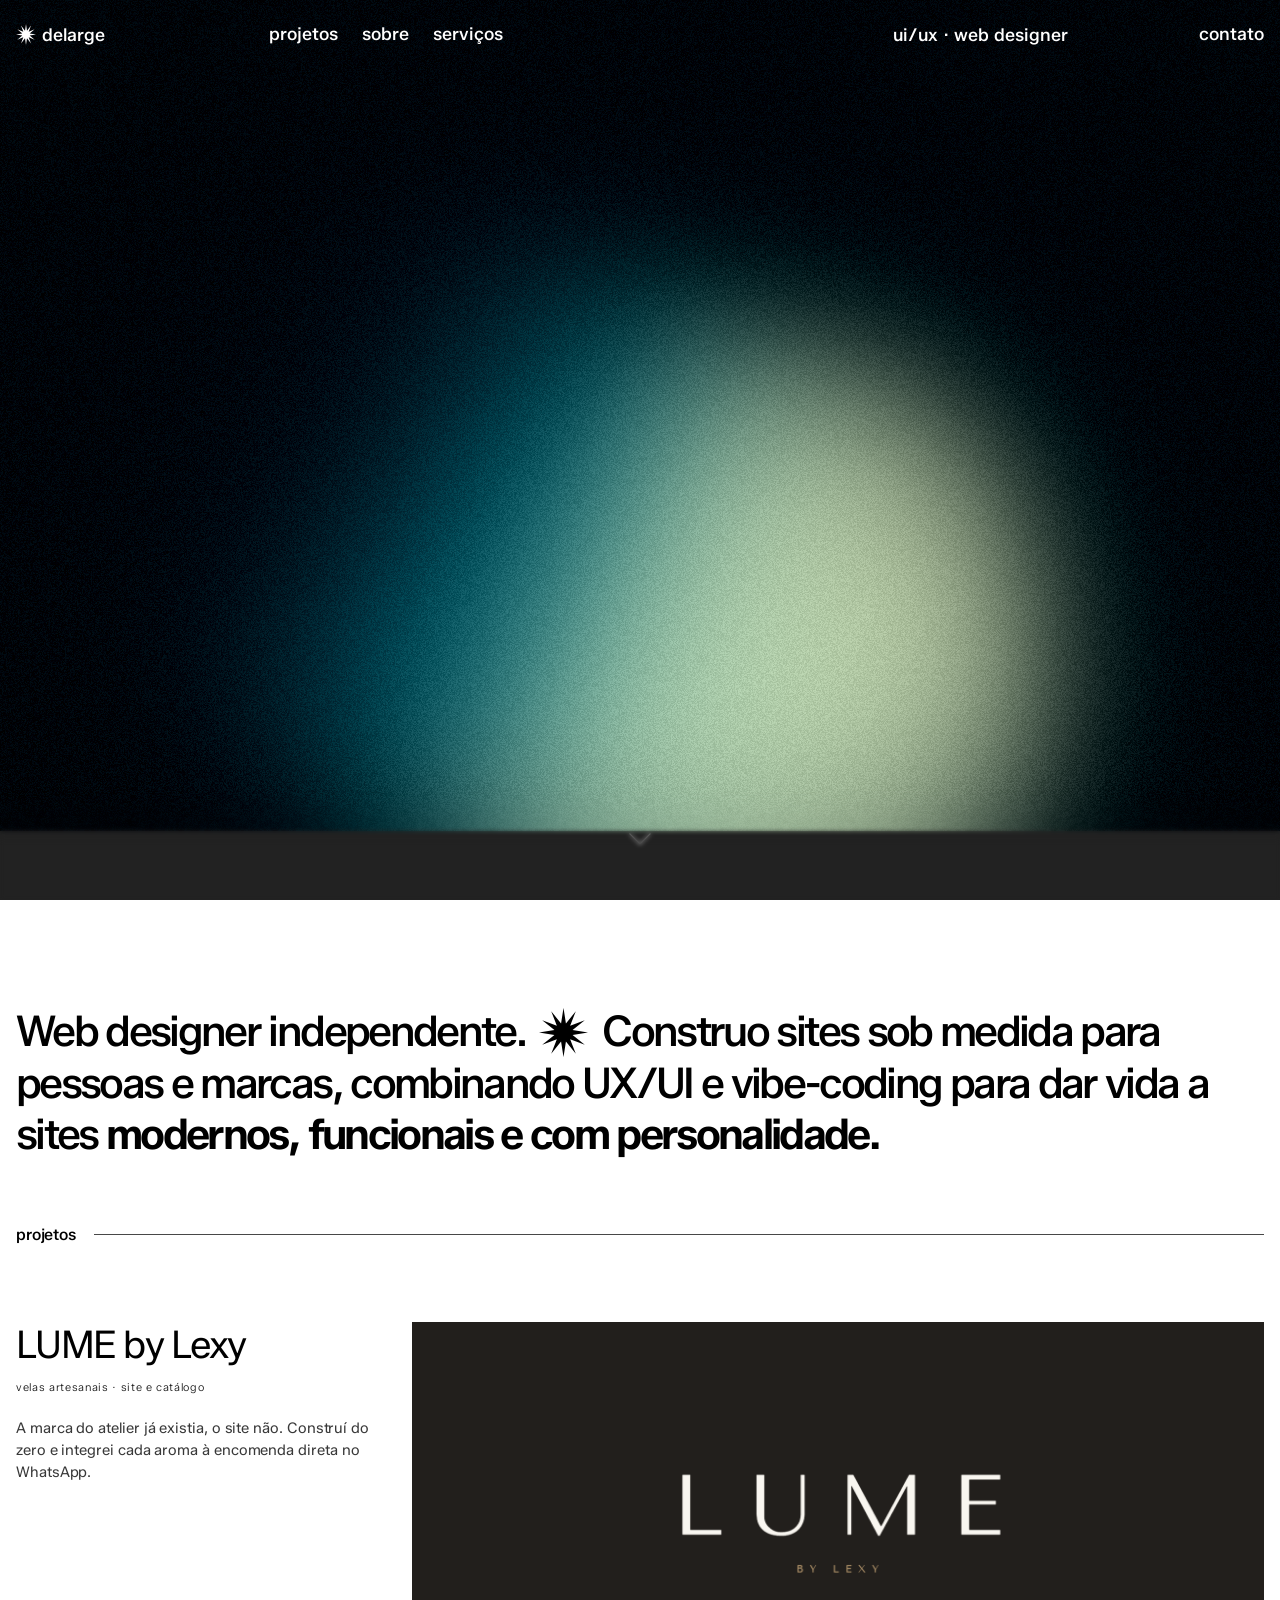
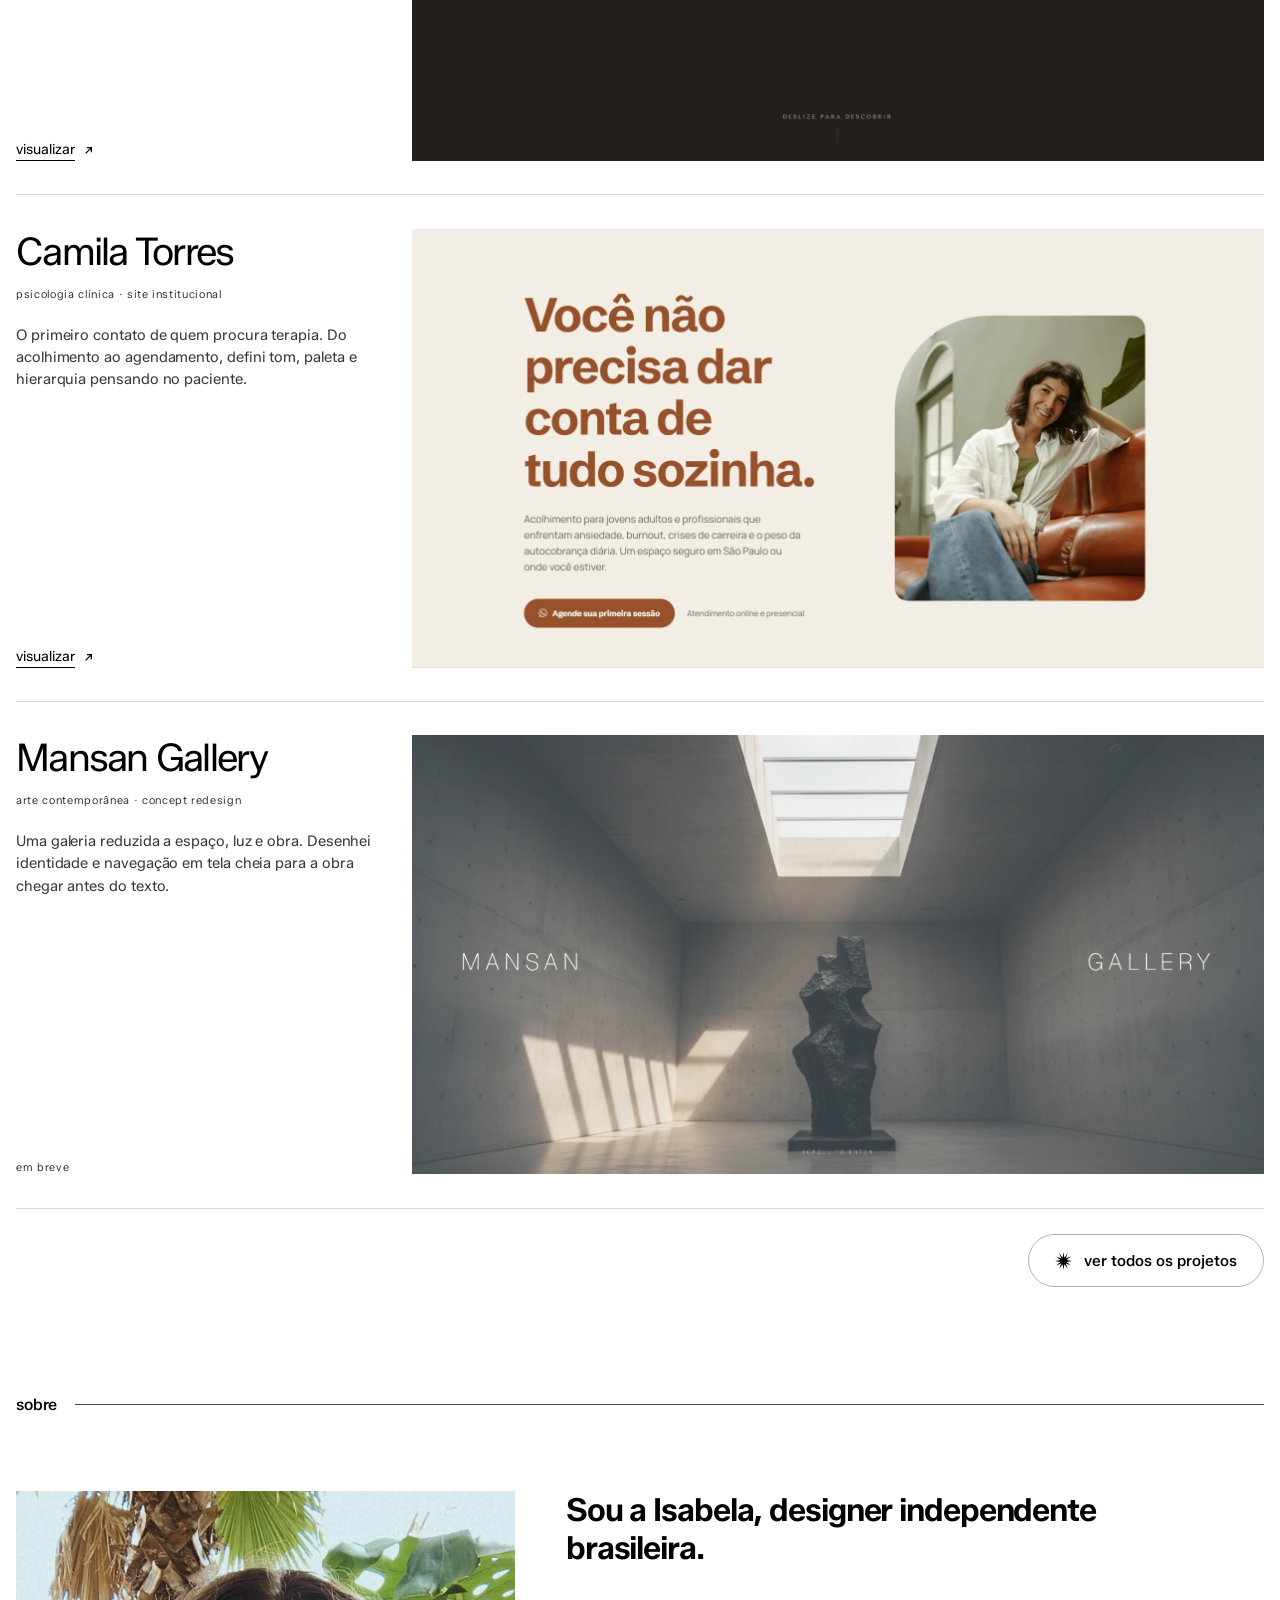
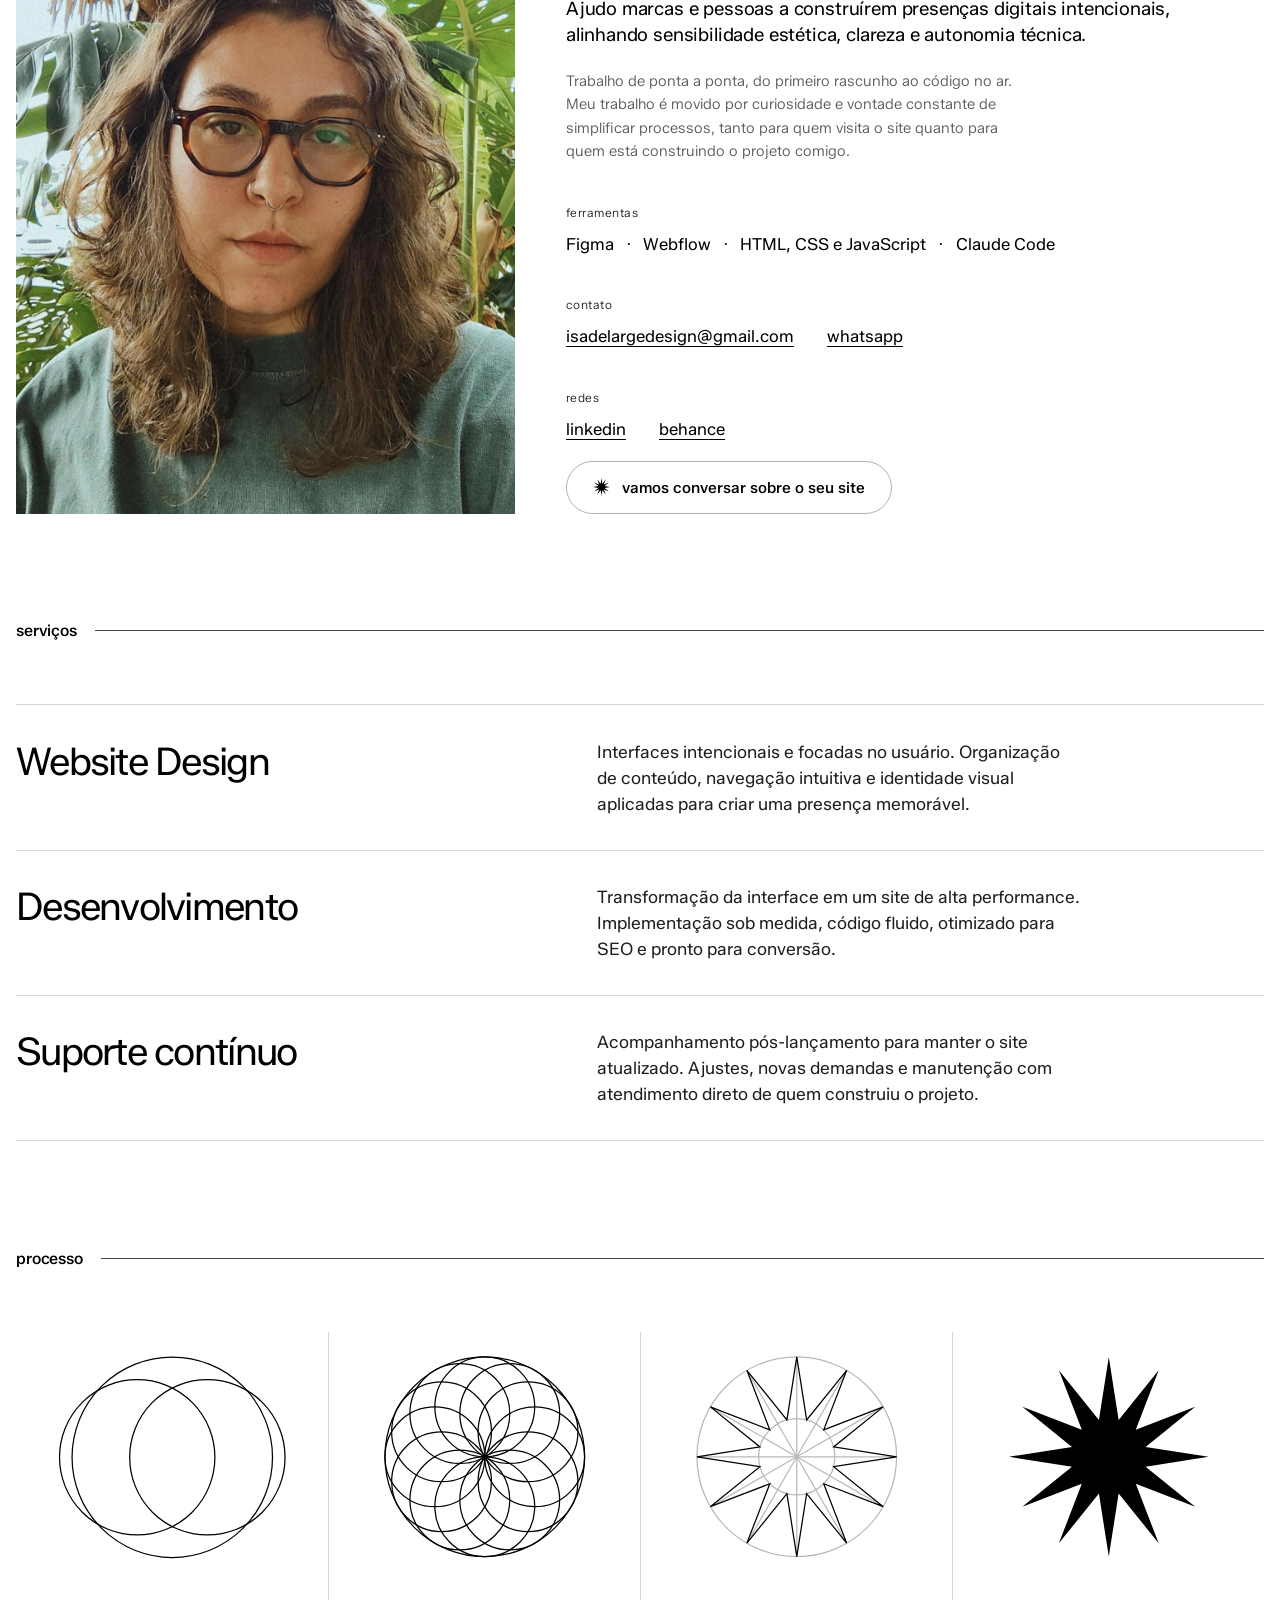
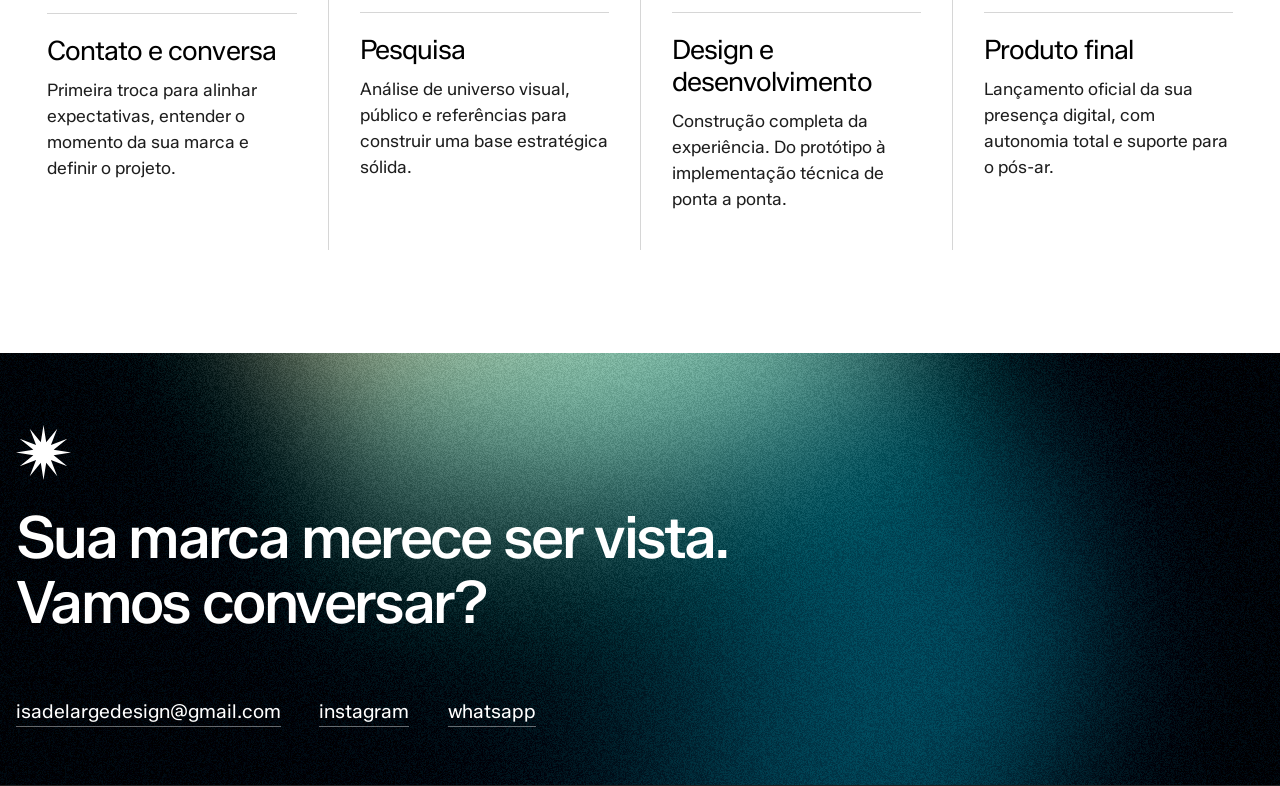
==== index.html @ 6636a7fa "Portfolio delarge: site estatico completo Landing page e indice de projetos, sem build e sem depende" ====
<!doctype html>
<html lang="pt-BR">
<head>
<meta charset="utf-8">
<meta name="viewport" content="width=device-width, initial-scale=1">
<title>delarge · ui/ux · web designer</title>
<meta name="description" content="Web designer independente. Construo sites sob medida para pessoas e marcas, combinando UX/UI e vibe-coding.">
<link rel="icon" href="assets/favicon.svg" type="image/svg+xml">
<link rel="apple-touch-icon" href="assets/apple-touch-icon.png">
<link rel="preconnect" href="https://fonts.googleapis.com">
<link rel="preconnect" href="https://fonts.gstatic.com" crossorigin>
<link rel="stylesheet" href="https://fonts.googleapis.com/css2?family=Geist:wght@100&family=Zalando+Sans:wght@300;400;500;600&display=swap">
<link rel="stylesheet" href="css/style.css">
</head>
<body>

<!-- Fundo escuro da intro. A navbar nao vive dentro dele: ela e sticky no
     body, entao atravessa as secoes sem duplicar. -->
<div class="backdrop" id="topo">
  <canvas id="shader-intro" class="backdrop__shader" data-shader aria-hidden="true"></canvas>
  <!-- Figma 1:35 — indicador de scroll -->
  <div class="scroll-cue" aria-hidden="true">
    <svg class="scroll-cue__seta" viewBox="0 0 24 14" fill="none"
         stroke="currentColor" stroke-width="1.25" stroke-linecap="square">
      <path d="M1 1 12 12 23 1"/>
    </svg>
  </div>
</div>

<div class="intro-espaco"></div>

<!-- NAVBAR unica — Figma 1:5 (intro) -> 1:9 (montada) -> 1:17 (sobre o claro).
     O mix-blend-mode fica no <nav>, e nao nos filhos: position sticky cria
     contexto de empilhamento, e blend em filho mescla so dentro dele, contra
     nada. Por isso o painel do menu mora fora desta tag. -->
<nav class="navbar" id="nav" aria-label="Principal">
  <!-- A faixa da barra e uma janela para o mesmo campo do shader da intro: um
       canvas de 100svh colado no topo da viewport, recortado pela altura da
       barra. Nao da para reaproveitar o canvas da intro, que fica embaixo da
       folha branca, nem para usar uma faixa curta: o shader normaliza o campo
       por min(largura, altura), e num canvas baixo e largo o mesmo campo
       apareceria em outra escala. Os dois nascem no mesmo forEach, com a
       mesma receita e a mesma semente, entao desenham o mesmo quadro. -->
  <div class="navbar__fundo" aria-hidden="true">
    <canvas id="shader-nav" class="navbar__shader" data-shader data-shader-recorte></canvas>
  </div>
  <span class="brand__slot" aria-hidden="true"><span class="brand__star"></span></span>
  <a class="brand" href="#manifesto"><span class="brand__name mask"><span>delarge</span></span></a>
  <ul class="navbar__links">
    <li><a href="#projetos"><span class="mask"><span>projetos</span></span></a></li>
    <li><a href="#sobre"><span class="mask"><span>sobre</span></span></a></li>
    <li><a href="#servicos"><span class="mask"><span>serviços</span></span></a></li>
  </ul>
  <p class="navbar__tagline mask"><span>ui/ux · web designer</span></p>
  <button class="navbar__contact" id="contato-toggle" type="button"
          aria-controls="contato-menu" aria-expanded="false"><span class="mask"><span>contato</span></span></button>
  <button class="nav-toggle" id="nav-toggle" type="button"
          aria-controls="menu" aria-expanded="false" aria-label="Abrir menu">
    <span></span><span></span>
  </button>
</nav>

<div class="intro-espaco"></div>

<!-- Dois paineis, o mesmo componente. Moram fora do <nav> pelo mesmo motivo:
     no caminho sem scroll timeline a barra ainda usa mix-blend-mode, e um
     filho dela sairia invertido. O estado visual vem do proprio aria-hidden,
     e nao de uma classe no <html>, senao os dois abririam juntos. -->

<!-- Contato: abre pelo "contato" da barra, em qualquer largura. -->
<div class="painel" id="contato-menu" aria-hidden="true">
  <div class="painel__lamina">
    <canvas class="painel__shader" data-shader data-shader-pausa="#contato-menu" aria-hidden="true"></canvas>

    <button class="painel__fechar" type="button" aria-label="Fechar contato">
      <svg viewBox="0 0 16 16" width="16" height="16" fill="none"
           stroke="currentColor" stroke-width="1.5" aria-hidden="true">
        <path d="M3.5 3.5l9 9M12.5 3.5l-9 9"/>
      </svg>
    </button>

    <div class="painel__corpo">
      <span class="painel__estrela" aria-hidden="true"></span>
      <p class="painel__frase">Me conte mais sobre a sua ideia.</p>

      <div class="painel__bloco">
        <h2 class="painel__rotulo">contato</h2>
        <ul class="painel__lista">
          <li><a href="https://wa.me/5543936182694?text=Ol%C3%A1%2C%20Isabela%21%20Vim%20pelo%20site%20e%20tenho%20interesse%20em%20construir%20um%20projeto%20com%20voc%C3%AA." target="_blank" rel="noopener noreferrer">whatsapp</a></li>
          <li><a href="mailto:isadelargedesign@gmail.com">isadelargedesign@gmail.com</a></li>
        </ul>
      </div>

      <div class="painel__bloco">
        <h2 class="painel__rotulo">redes</h2>
        <ul class="painel__lista">
          <li><a href="https://www.instagram.com/delarge.studio/" target="_blank" rel="noopener noreferrer">instagram</a></li>
          <li><a href="https://www.linkedin.com/in/isabela-fernandes-40247a234/" target="_blank" rel="noopener noreferrer">linkedin</a></li>
          <li><a href="https://www.behance.net/isabelaalves52" target="_blank" rel="noopener noreferrer">behance</a></li>
        </ul>
      </div>
    </div>

    <p class="painel__assinatura">ui/ux · web designer</p>
  </div>
</div>

<!-- Navegacao: so no mobile, onde os links nao cabem na barra. No desktop eles
     ficam la, e repetir aqui seria informacao a toa. -->
<div class="painel" id="menu" aria-hidden="true">
  <div class="painel__lamina">
    <canvas class="painel__shader" data-shader data-shader-pausa="#menu" aria-hidden="true"></canvas>

    <div class="painel__corpo">
      <span class="painel__estrela" aria-hidden="true"></span>

      <nav aria-label="Seções">
        <ul class="painel__links">
          <li><a href="#projetos">projetos</a></li>
          <li><a href="#sobre">sobre</a></li>
          <li><a href="#servicos">serviços</a></li>
          <li><a href="#processo">processo</a></li>
        </ul>
      </nav>
    </div>

    <p class="painel__assinatura">ui/ux · web designer</p>
  </div>
</div>

<!-- CONTEUDO CLARO -->
<main class="page">

  <!-- SECAO 1 — Manifesto — Figma 1:25, 1:20, 1:26 -->
  <section class="manifesto shell" id="manifesto">
    <h1 class="manifesto__text leitura" data-node-id="1:25">
      Web designer <span class="manifesto__keep">independente. <span class="manifesto__star" aria-hidden="true"></span></span> Construo
      sites sob medida para pessoas e marcas, combinando UX/UI e vibe-coding para dar vida a sites
      <strong>modernos, funcionais e com personalidade.</strong>
    </h1>
  </section>

  <!-- SECAO 2 — Projetos — Figma 1:27 … 1:73 -->
  <div class="rule shell" id="projetos" data-node-id="1:27">
    <span class="rule__label">projetos</span>
    <img class="rule__line" src="assets/svg/line-1.svg" alt="" width="1331" height="1">
  </div>

  <section class="projects shell" aria-label="Projetos">

    <!-- TODO trocar o href e a capa do Mansan quando ele subir -->
    <article class="project" data-node-id="1:29">
      <a class="project__link" href="https://lumebylexy.vercel.app/" target="_blank" rel="noopener noreferrer">
        <div class="project__info">
          <h3 class="project__name">LUME by Lexy</h3>
          <p class="project__kind">velas artesanais · site e catálogo</p>
          <p class="project__desc">A marca do atelier já existia, o site não. Construí do zero e integrei cada aroma à encomenda direta no WhatsApp.</p>
          <span class="project__abrir">
            <span class="project__abrir-texto">visualizar</span>
            <svg class="project__abrir-seta" viewBox="0 0 16 16" width="13" height="13" fill="none"
                 stroke="currentColor" stroke-width="1.6" aria-hidden="true">
              <path d="M4.5 11.5 11.5 4.5M6 4.5h5.5V10"/>
            </svg>
          </span>
        </div>

        <div class="project__media">
          <img class="project__shot" src="assets/img/lumebylexy.webp" alt="Capa do projeto LUME by Lexy" width="1746" height="900" loading="lazy" decoding="async">
        </div>
      </a>
    </article>

    <article class="project" data-node-id="1:38">
      <a class="project__link" href="https://camila-torres-psicologa.vercel.app/" target="_blank" rel="noopener noreferrer">
        <div class="project__info">
          <h3 class="project__name">Camila Torres</h3>
          <p class="project__kind">psicologia clínica · site institucional</p>
          <p class="project__desc">O primeiro contato de quem procura terapia. Do acolhimento ao agendamento, defini tom, paleta e hierarquia pensando no paciente.</p>
          <span class="project__abrir">
            <span class="project__abrir-texto">visualizar</span>
            <svg class="project__abrir-seta" viewBox="0 0 16 16" width="13" height="13" fill="none"
                 stroke="currentColor" stroke-width="1.6" aria-hidden="true">
              <path d="M4.5 11.5 11.5 4.5M6 4.5h5.5V10"/>
            </svg>
          </span>
        </div>

        <div class="project__media">
          <img class="project__shot" src="assets/img/camillatorres.webp" alt="Capa do projeto Camila Torres" width="1736" height="882" loading="lazy" decoding="async">
        </div>
      </a>
    </article>

    <article class="project" data-node-id="1:47">
      <div class="project__link project__link--breve">
        <div class="project__info">
          <h3 class="project__name">Mansan Gallery</h3>
          <p class="project__kind">arte contemporânea · concept redesign</p>
          <p class="project__desc">Uma galeria reduzida a espaço, luz e obra. Desenhei identidade e navegação em tela cheia para a obra chegar antes do texto.</p>
          <span class="project__breve">em breve</span>
        </div>

        <div class="project__media">
          <img class="project__shot" src="assets/img/mansangallery.webp" alt="Capa do projeto Mansan Gallery" width="1863" height="989" loading="lazy" decoding="async">
        </div>
      </div>
    </article>

    <a class="cta projects__todos" href="projetos.html">
      <span class="cta__estrela" aria-hidden="true"></span>
      <span>ver todos os projetos</span>
    </a>
  </section>

  <!-- SECAO 3 — Sobre -->
  <div class="rule shell" id="sobre">
    <span class="rule__label">sobre</span>
    <img class="rule__line" src="assets/svg/line-1.svg" alt="" width="1331" height="1">
  </div>

  <section class="sobre shell" aria-label="Sobre">
    <div class="sobre__retrato">
      <!-- Troque o arquivo mantendo o nome retrato.jpg e nada mais precisa mudar -->
      <img class="sobre__foto" src="assets/img/retrato.jpg"
           alt="Retrato de Isabela" width="1206" height="1744"
           loading="lazy" decoding="async">
    </div>

    <div class="sobre__texto">
      <!-- Os tres paragrafos sao uma unidade de leitura so: as letras sao
           numeradas em sequencia continua, entao o texto acende do titulo ate
           o fim do apoio como uma frase unica, igual ao manifesto. -->
      <div class="sobre__prosa leitura">
        <p class="sobre__resumo">Sou a Isabela, designer independente brasileira.</p>

        <p class="sobre__paragrafo">Ajudo marcas e pessoas a construírem presenças digitais intencionais, alinhando sensibilidade estética, clareza e autonomia técnica.</p>

        <p class="sobre__paragrafo sobre__paragrafo--apoio">Trabalho de ponta a ponta, do primeiro rascunho ao código no ar. Meu trabalho é movido por curiosidade e vontade constante de simplificar processos, tanto para quem visita o site quanto para quem está construindo o projeto comigo.</p>
      </div>

      <div class="sobre__bloco">
        <h3 class="sobre__rotulo">ferramentas</h3>
        <ul class="sobre__lista sobre__lista--pontos">
          <li>Figma</li>
          <li>Webflow</li>
          <li>HTML, CSS e JavaScript</li>
          <li>Claude Code</li>
        </ul>
      </div>

      <div class="sobre__bloco">
        <h3 class="sobre__rotulo">contato</h3>
        <ul class="sobre__lista">
          <li><a href="mailto:isadelargedesign@gmail.com">isadelargedesign@gmail.com</a></li>
          <li><a href="https://wa.me/5543936182694?text=Ol%C3%A1%2C%20Isabela%21%20Vim%20pelo%20site%20e%20tenho%20interesse%20em%20construir%20um%20projeto%20com%20voc%C3%AA." target="_blank" rel="noopener noreferrer">whatsapp</a></li>
        </ul>
      </div>

      <div class="sobre__bloco">
        <h3 class="sobre__rotulo">redes</h3>
        <ul class="sobre__lista">
          <li><a href="https://www.linkedin.com/in/isabela-fernandes-40247a234/" target="_blank" rel="noopener noreferrer">linkedin</a></li>
          <li><a href="https://www.behance.net/isabelaalves52" target="_blank" rel="noopener noreferrer">behance</a></li>
        </ul>
      </div>

      <a class="cta" href="#contato">
        <span class="cta__estrela" aria-hidden="true"></span>
        <span>vamos conversar sobre o seu site</span>
      </a>
    </div>
  </section>

  <!-- SECAO 4 — Servicos -->
  <div class="rule shell" id="servicos">
    <span class="rule__label">serviços</span>
    <img class="rule__line" src="assets/svg/line-1.svg" alt="" width="1331" height="1">
  </div>

  <section class="servicos shell" aria-label="Serviços">
    <article class="servico">
      <h2 class="servico__titulo">Website Design</h2>
      <p class="servico__desc">Interfaces intencionais e focadas no usuário. Organização de conteúdo, navegação intuitiva e identidade visual aplicadas para criar uma presença memorável.</p>
    </article>

    <article class="servico">
      <h2 class="servico__titulo">Desenvolvimento</h2>
      <p class="servico__desc">Transformação da interface em um site de alta performance. Implementação sob medida, código fluido, otimizado para SEO e pronto para conversão.</p>
    </article>

    <article class="servico">
      <h2 class="servico__titulo">Suporte contínuo</h2>
      <p class="servico__desc">Acompanhamento pós-lançamento para manter o site atualizado. Ajustes, novas demandas e manutenção com atendimento direto de quem construiu o projeto.</p>
    </article>
  </section>

  <!-- SECAO 5 — Processo -->
  <div class="rule shell" id="processo">
    <span class="rule__label">processo</span>
    <img class="rule__line" src="assets/svg/line-1.svg" alt="" width="1331" height="1">
  </div>

  <section class="processo shell" aria-label="Processo">
    <ol class="processo__lista">
      <li class="etapa">
        <span class="etapa__figura"><svg class="etapa__desenho" viewBox="0 0 200 200" fill="none" stroke="currentColor" stroke-width="1" aria-hidden="true"><circle cx="72" cy="100" r="62"/><circle cx="128" cy="100" r="62"/><circle cx="100" cy="100" r="80"/></svg></span>
        <h3 class="etapa__titulo">Contato e conversa</h3>
        <p class="etapa__desc">Primeira troca para alinhar expectativas, entender o momento da sua marca e definir o projeto.</p>
      </li>
      <li class="etapa">
        <span class="etapa__figura"><svg class="etapa__desenho" viewBox="0 0 200 200" fill="none" stroke="currentColor" stroke-width="1" aria-hidden="true"><circle cx="100" cy="60" r="40"/><circle cx="120" cy="65.36" r="40"/><circle cx="134.64" cy="80" r="40"/><circle cx="140" cy="100" r="40"/><circle cx="134.64" cy="120" r="40"/><circle cx="120" cy="134.64" r="40"/><circle cx="100" cy="140" r="40"/><circle cx="80" cy="134.64" r="40"/><circle cx="65.36" cy="120" r="40"/><circle cx="60" cy="100" r="40"/><circle cx="65.36" cy="80" r="40"/><circle cx="80" cy="65.36" r="40"/><circle cx="100" cy="100" r="80"/></svg></span>
        <h3 class="etapa__titulo">Pesquisa</h3>
        <p class="etapa__desc">Análise de universo visual, público e referências para construir uma base estratégica sólida.</p>
      </li>
      <li class="etapa">
        <span class="etapa__figura"><svg class="etapa__desenho" viewBox="0 0 200 200" fill="none" stroke="currentColor" stroke-width="1" aria-hidden="true"><g opacity=".28"><circle cx="100" cy="100" r="80"/><circle cx="100" cy="100" r="30.56"/><line x1="100" y1="100" x2="100" y2="20"/><line x1="100" y1="100" x2="140" y2="30.72"/><line x1="100" y1="100" x2="169.28" y2="60"/><line x1="100" y1="100" x2="180" y2="100"/><line x1="100" y1="100" x2="169.28" y2="140"/><line x1="100" y1="100" x2="140" y2="169.28"/><line x1="100" y1="100" x2="100" y2="180"/><line x1="100" y1="100" x2="60" y2="169.28"/><line x1="100" y1="100" x2="30.72" y2="140"/><line x1="100" y1="100" x2="20" y2="100"/><line x1="100" y1="100" x2="30.72" y2="60"/><line x1="100" y1="100" x2="60" y2="30.72"/></g><path d="M100 20L107.91 70.48L140 30.72L121.61 78.39L169.28 60L129.52 92.09L180 100L129.52 107.91L169.28 140L121.61 121.61L140 169.28L107.91 129.52L100 180L92.09 129.52L60 169.28L78.39 121.61L30.72 140L70.48 107.91L20 100L70.48 92.09L30.72 60L78.39 78.39L60 30.72L92.09 70.48Z"/></svg></span>
        <h3 class="etapa__titulo">Design e desenvolvimento</h3>
        <p class="etapa__desc">Construção completa da experiência. Do protótipo à implementação técnica de ponta a ponta.</p>
      </li>
      <li class="etapa">
        <span class="etapa__figura"><svg class="etapa__desenho" viewBox="0 0 200 200" fill="none" stroke="currentColor" stroke-width="1" aria-hidden="true"><path d="M100 20L107.91 70.48L140 30.72L121.61 78.39L169.28 60L129.52 92.09L180 100L129.52 107.91L169.28 140L121.61 121.61L140 169.28L107.91 129.52L100 180L92.09 129.52L60 169.28L78.39 121.61L30.72 140L70.48 107.91L20 100L70.48 92.09L30.72 60L78.39 78.39L60 30.72L92.09 70.48Z" fill="currentColor" stroke="none" class="etapa__estrela"/></svg></span>
        <h3 class="etapa__titulo">Produto final</h3>
        <p class="etapa__desc">Lançamento oficial da sua presença digital, com autonomia total e suporte para o pós-ar.</p>
      </li>
    </ol>
  </section>
</main>

<!-- RODAPE -->
<footer class="rodape" id="contato">
  <!-- mesmo shader da intro, segundo contexto de WebGL -->
  <canvas id="shader-rodape" class="rodape__shader" data-shader aria-hidden="true"></canvas>

  <div class="rodape__conteudo shell">
    <div class="rodape__topo">
      <div class="rodape__chamada-bloco">
        <span class="rodape__estrela" aria-hidden="true"></span>
        <p class="rodape__chamada">Sua marca merece ser vista.<br>Vamos conversar?</p>
      </div>

    </div>

    <ul class="rodape__contatos">
      <li><a href="mailto:isadelargedesign@gmail.com">isadelargedesign@gmail.com</a></li>
      <li><a href="https://www.instagram.com/delarge.studio/" target="_blank" rel="noopener noreferrer">instagram</a></li>
      <li><a href="https://wa.me/5543936182694?text=Ol%C3%A1%2C%20Isabela%21%20Vim%20pelo%20site%20e%20tenho%20interesse%20em%20construir%20um%20projeto%20com%20voc%C3%AA." target="_blank" rel="noopener noreferrer">whatsapp</a></li>
    </ul>
  </div>
</footer>

<!-- Desfoque progressivo na borda de baixo (ProgressiveBlur) -->
<div class="blur-borda blur-borda--base" aria-hidden="true"></div>

<script src="js/shader-fundo.js" defer></script>
<script src="js/main.js"></script>
</body>
</html>
---- css/style.css ----
/* =========================================================
   delarge — portfolio
   Traduzido do Figma "Portfolio" (node 1:4, frame 1440x7048)
   ========================================================= */

:root{
  /* cor */
  --dark:        #222222;
  --white:       #ffffff;
  --ink:         #111111;
  --black:       #000000;
  --tag:         #1e1e1e;
  --card-bg:     rgba(143,143,143,.38);
  --veil:        rgba(255,255,255,.2);

  /* tipografia */
  --font-sans:    "Zalando Sans", system-ui, -apple-system, "Segoe UI", sans-serif;
  --font-display: "Geist", var(--font-sans);

  /* O frame de 1440 do Figma vira so referencia de proporcao. O conteudo
     nao tem mais teto de largura: ocupa a tela inteira, com a margem
     pequena, em qualquer tamanho. */
  --frame:       1440px;
  --gutter:      16px;
  --gutter-cards: 10px;   /* projetos vao mais perto da borda */
  --vw:          100vw;   /* sobrescrito no JS sem a largura da barra de rolagem */
  --nav-h:       70px;    /* altura real da navbar, medida no JS */
  --nav-viagem:  calc(50svh - var(--nav-h) / 2);  /* do centro da intro ao topo */
  --shell-offset: 0px;   /* sem teto, o conteudo nunca fica centralizado */

  /* ritmo vertical */
  --space-block: clamp(56px, 8.3vw, 170px);
  --space-rule:  clamp(44px, 5vw, 92px);    /* respiro antes do filete de secao */
  --ease:        cubic-bezier(.16,1,.3,1);
  --ease-spread: cubic-bezier(.215,.61,.355,1);   /* curva medida na referencia */
}

*,
*::before,
*::after{ box-sizing: border-box; }

html{ scroll-behavior: smooth; }

body{
  margin: 0;
  background: var(--white);
  color: var(--black);
  font-family: var(--font-sans);
  font-variation-settings: "wdth" 100;
  -webkit-font-smoothing: antialiased;
  text-rendering: optimizeLegibility;
}

img{ display: block; max-width: 100%; }

ul{ margin: 0; padding: 0; list-style: none; }

a{ color: inherit; text-decoration: none; }

:focus-visible{
  outline: 1.5px solid currentColor;
  outline-offset: 4px;
}

.shell{
  width: 100%;
  padding-inline: var(--gutter);
}

/* ---------------------------------------------------------
   INTRO E NAVBAR
   Uma navbar so. Ela nasce no centro do bloco escuro, sobe junto
   com a pagina ate encostar no topo, prende ali e, quando o bloco
   escuro passa, so troca de cor. Nao existe segunda navbar.
   --------------------------------------------------------- */

/* Fundo da intro. Fica FIXO, como na raggededge: ele nao rola junto, e o
   conteudo branco desliza por cima dele. E dai que vem a transicao suave,
   sem nenhum degrade de emenda. Verificado la: o canvas do gradiente e
   position fixed e so e desligado depois de coberto.

   A cor solida continua sendo o fundo: se o WebGL nao subir, o canvas se
   remove e a intro fica como era. */
.backdrop{
  position: fixed;
  top: 0;
  left: 0;
  right: 0;
  height: 100svh;
  z-index: 0;
  background: var(--dark);
  overflow: clip;
}

/* coberto pelo conteudo: sai de cena e o shader para de desenhar, porque o
   IntersectionObserver dele deixa de ver o canvas */
.backdrop.esta-coberto{ display: none; }

/* a folha branca precisa ser opaca para cobrir o fundo fixo */
.page{
  position: relative;
  z-index: 1;
  background: var(--white);
}

/* gradiente animado em WebGL (shader do 21st.dev) */
.backdrop__shader{
  display: block;
  width: 100%;
  height: 100%;
}

/* metades vazias acima e abaixo da navbar: as duas mais a altura dela
   somam exatamente os 100svh do bloco escuro */
.intro-espaco{ height: var(--nav-viagem); }

.navbar{
  position: sticky;
  top: 0;
  z-index: 20;

  width: 100%;
  padding-inline: var(--gutter);
  padding-block: 23px;

  display: flex;
  align-items: center;
  font-size: clamp(15px, 1.39vw, 26px);
  font-weight: 500;
  line-height: 1.2;

  /* Sem fundo. A cor sai de mix-blend-mode: difference sobre branco puro,
     entao o texto se inverte pixel a pixel contra o que estiver embaixo:
     preto sobre a secao branca, claro sobre o bloco escuro, e negativo ao
     cruzar as capas dos projetos. Nao existe estado, e nao existe faixa.

     O blend precisa ficar aqui, no <nav>, e nao nos filhos: position sticky
     cria contexto de empilhamento, e blend em filho mescla so dentro desse
     grupo, contra nada. Foi o que quebrou a inversao quando tentei mover.
     Por isso o painel do menu mora fora desta tag.

     A inversao vale em toda a pagina, inclusive sobre o gradiente. Medi la
     um contraste de 1.67:1 no ponto claro do shader, abaixo do minimo de
     4.5:1, mas foi decisao sua manter. */
  color: var(--white);
  mix-blend-mode: difference;

  /* centro real da tela menos a posicao natural da marca */
  --estrela-x: calc(var(--vw) / 2 - 21px - var(--gutter));
}

/* A faixa da navbar. Sai de cena inteira quando nao ha scroll timeline: sem
   ela o canvas nao acompanharia a viagem da intro e a fatia sairia torta. */
.navbar__fundo{
  display: none;
  position: absolute;
  inset: 0;
  z-index: -1;
  overflow: clip;
  background: var(--dark);
}

.navbar__shader{
  position: absolute;
  left: 0;
  top: 0;
  display: block;
  width: 100%;
  height: 100svh;
  transition: opacity .4s var(--ease);
}

/* o painel do menu e chapado: a faixa da barra vira chapada tambem, senao
   fica uma tarja de gradiente no topo dele */
.painel-aberto .navbar__shader{ opacity: 0; }

/* Presa de verdade, e nao apenas encostada. Com sticky a barra depende do
   bloco em que vive: basta um ancestral com overflow para ela largar o topo,
   e no mobile isso acontece com o painel do menu aberto travando o scroll.

   Em fixed ela sai do fluxo, entao a viagem da intro nao pode mais ser o
   proprio scroll carregando a barra: ela vira uma animacao ligada ao scroll.
   Mesmo movimento, mesma distancia, mas fora da main thread, entao nao ha
   atraso de um frame como haveria escrevendo o transform num listener.

   Atras de @supports porque o Firefox ainda nao tem scroll timeline. La a
   barra segue sticky, que depois de encostar no topo e indistinguivel.
   Movimento reduzido tambem fica no sticky: e o unico jeito de nao trocar
   uma viagem que o scroll comanda por uma animacao declarada. */
@supports (animation-timeline: scroll()){
  @media (prefers-reduced-motion: no-preference){
    /* sem a barra no fluxo, os dois vazios sozinhos valem os 100svh */
    .intro-espaco{ height: 50svh; }

    .navbar:not(.navbar--fixa){
      position: fixed;
      left: 0;
      animation: nav-sobe linear both;
      animation-timeline: scroll(root block);
      animation-range: 0 var(--nav-viagem);

      /* com faixa propria o texto nao precisa mais se inverter contra o que
         passa embaixo: ele fica claro sobre o gradiente, sempre */
      mix-blend-mode: normal;
    }

    .navbar__fundo{ display: block; }

    /* O canvas e colado no topo da viewport, e nao na barra: enquanto a barra
       desce os 100svh da intro, ele sobe a mesma distancia. O que se ve pela
       janela e sempre a fatia certa do campo, e durante a intro a faixa e
       indistinguivel do fundo atras dela. */
    .navbar__shader{
      animation: nav-fundo linear both;
      animation-timeline: scroll(root block);
      animation-range: 0 var(--nav-viagem);
    }
  }
}

@keyframes nav-sobe{
  from{ translate: 0 var(--nav-viagem); }
  to{   translate: 0 0; }
}

@keyframes nav-fundo{
  from{ translate: 0 calc(-1 * var(--nav-viagem)); }
  to{   translate: 0 0; }
}


.brand{
  display: inline-flex;
  align-items: center;
  font-weight: 500;
}

/* A estrela e irma do link, e nao filha: so assim ela pode ocupar a coluna
   do meio no mobile e cair no centro exato da tela. */
.brand__slot{
  display: inline-flex;
  flex: none;
  margin-right: 6px;
  transform-origin: left center;
}

/* A estrela e uma mascara pintada com currentColor, e nao uma tag de
   imagem, para acompanhar sozinha a troca de cor da navbar. A forma
   continua vindo do SVG exportado do Figma. */
.brand__star{
  display: block;
  width: 20px;
  height: 21px;
  flex: none;
  background-color: currentColor;
  -webkit-mask: url(../assets/svg/star-2.svg) center / contain no-repeat;
  mask: url(../assets/svg/star-2.svg) center / contain no-repeat;
  animation: star-spin 22s linear infinite;
}

@keyframes star-spin{
  to{ transform: rotate(360deg); }
}

/* Revelacao letra a letra, traduzida do Blur Reveal de @tom_ui.
   Sai a mascara com overflow que havia antes: o desfoque vaza para fora
   do glifo e seria cortado por ela.

   Numeros do componente: blur 12px, y 10px, duracao 0.3/0.5 = 0.6s,
   escalonamento 0.03/1.5 = 0.02s por letra. */
.mask{ display: inline-block; }
.mask > span{ display: inline-block; }

.palavra{ display: inline-block; white-space: nowrap; }

.letra{ display: inline-block; }

/* o texto inteiro continua no DOM para leitor de tela */
.so-leitor{
  position: absolute;
  width: 1px;
  height: 1px;
  padding: 0;
  margin: -1px;
  overflow: hidden;
  clip-path: inset(50%);
  white-space: nowrap;
  border: 0;
}

.navbar__links{
  display: flex;
  align-items: center;
  gap: 24px;
  margin-left: clamp(40px, 12.78vw, 184px);
  margin-right: auto;
}

/* Os dois em bloco de proposito. O <a> nascia inline, e caixa inline tem a
   altura natural da fonte, nao a da entrelinha: ela sobrava 0,66px para baixo
   em relacao ao bloco do <button>, e como o filete de hover e ::after em
   bottom: 0, os dois filetes paravam em alturas diferentes na mesma barra.
   Mesmo modelo de caixa dos dois lados, mesmo filete. */
.navbar__links a,
.navbar__contact{
  position: relative;
  display: block;
  padding-bottom: 2px;
}

/* Contato e um <button> agora, porque abre um painel em vez de navegar, mas
   tem de renderizar exatamente como os links ao lado.

   Nao basta zerar borda e fundo. Tres coisas que a folha do navegador deixa
   diferente e que apareciam na barra:
   - padding: 1px 6px no botao. O 1px de cima empurrava o texto meio pixel e
     fazia o filete de hover, que e ::after em bottom: 0, nascer 1px acima do
     filete dos vizinhos.
   - appearance: auto, que mantem o controle nativo por baixo.
   - text-rendering volta para auto em controle de formulario, enquanto o body
     roda em optimizeLegibility. Era kerning diferente do resto da barra, na
     unica palavra da direita.
   O restante vem de font: inherit, que traz familia, corpo, peso e entrelinha. */
.navbar__contact{
  appearance: none;
  -webkit-appearance: none;
  padding: 0 0 2px;
  border: 0;
  background: none;
  font: inherit;
  color: inherit;
  text-align: inherit;
  text-rendering: inherit;
  cursor: pointer;
}

.navbar__links a::after,
.navbar__contact::after{
  content: "";
  position: absolute;
  left: 0;
  right: 0;
  bottom: 0;
  height: 1px;
  background: currentColor;
  transform: scaleX(0);
  transform-origin: right;
  transition: transform .45s var(--ease);
}

.navbar__links a:hover::after,
.navbar__contact:hover::after{
  transform: scaleX(1);
  transform-origin: left;
}

.navbar__tagline{
  margin: 0 clamp(32px, 10.2vw, 147px) 0 0;
}

/* botao de menu, so no mobile */
/* So no mobile. No desktop os links vivem na propria barra, e um hamburguer
   ao lado deles abriria um painel repetindo o que ja esta ali. */
.nav-toggle{
  display: none;
  position: relative;
  width: 26px;
  height: 16px;
  padding: 0;
  border: 0;
  background: none;
  color: inherit;
  cursor: pointer;
}

.nav-toggle > span{
  position: absolute;
  left: 0;
  right: 0;
  height: 1.5px;
  background: currentColor;
  transition: transform .35s var(--ease);
}

.nav-toggle > span:nth-child(1){ top: 3px; }
.nav-toggle > span:nth-child(2){ bottom: 3px; }

/* as duas barras viram X */
/* o estado do menu vive no <html>, porque o painel esta fora do <nav> */
.menu-aberto .nav-toggle > span:nth-child(1){ transform: translateY(4.75px) rotate(45deg); }
.menu-aberto .nav-toggle > span:nth-child(2){ transform: translateY(-4.75px) rotate(-45deg); }

/* com o painel aberto a navbar para de inverter: o fundo dele e chapado */
.painel-aberto .navbar{ mix-blend-mode: normal; color: var(--white); }

/* ---- intro, em tres tempos ----
   1. estado inicial : tudo escondido dentro da mascara (Figma 1:5)
   2. .is-revealed   : marca, estrela e assinatura aparecem perto do centro
   3. .is-assembled  : a linha se abre e o resto da nav entra (Figma 1:9) */

.js .navbar .letra{
  opacity: 0;
  filter: blur(12px);
  transform: translateY(10px);
  transition:
    opacity   .6s var(--ease),
    filter    .6s var(--ease),
    transform .6s var(--ease);
  transition-delay: calc(var(--atraso, 0s) + var(--i) * .02s);
}

.navbar.is-revealed .brand__name .letra,
.navbar.is-revealed .navbar__tagline .letra{
  opacity: 1;
  filter: blur(0);
  transform: none;
}

.navbar.is-revealed .navbar__tagline{ --atraso: .35s; }

.js .navbar .brand__slot{ opacity: 0; }

.navbar.is-revealed .brand__slot{
  opacity: 1;
  transition: opacity .9s var(--ease) .22s;
}

/* A estrela nao atravessa o texto: ela some no centro e reaparece ja no
   lugar, colada na marca. */
@keyframes estrela-troca{
  0%   { opacity: 1; transform: translateX(var(--estrela-x)) scale(2.1); }
  38%  { opacity: 0; transform: translateX(var(--estrela-x)) scale(2.1); }
  39%  { opacity: 0; transform: none; }
  100% { opacity: 1; transform: none; }
}

.js .navbar:not(.is-assembled) .brand__slot{
  transform: translateX(var(--estrela-x)) scale(2.1);
}

.navbar.is-assembled .brand__slot{
  animation: estrela-troca .95s var(--ease) forwards;
}

.js .navbar:not(.is-assembled) .brand__name{
  transform: translateX(clamp(80px, 15.83vw, 228px));
}

.navbar .brand__name{
  transition: transform 1.15s var(--ease-spread);
}

/* links e contato so entram quando a linha ja abriu */
.navbar.is-assembled .navbar__links .letra,
.navbar.is-assembled .navbar__contact .letra{
  opacity: 1;
  filter: blur(0);
  transform: none;
}

.navbar.is-assembled .navbar__links li:nth-child(1){ --atraso: .95s; }
.navbar.is-assembled .navbar__links li:nth-child(2){ --atraso: 1.03s; }
.navbar.is-assembled .navbar__links li:nth-child(3){ --atraso: 1.11s; }
.navbar.is-assembled .navbar__contact{ --atraso: 1.19s; }

/* ---------------------------------------------------------
   DESFOQUE PROGRESSIVO NA BORDA DE BAIXO
   Traduzido do componente ProgressiveBlur. A camada e fixa,
   aplica backdrop-filter e usa uma mascara para o desfoque
   perder forca em direcao ao centro da tela.

   O componente original tambem pinta um degrade ate a cor de
   fundo, o que assume uma cor unica. Esta pagina tem duas, o
   bloco escuro e a secao branca, entao o degrade ficaria como
   uma neblina clara sobre o escuro. Ficou so o desfoque, que
   funciona sobre as duas e ainda ajuda a navbar: sem fundo
   proprio, ela agora le sobre conteudo amaciado.
   --------------------------------------------------------- */

.blur-borda{
  position: fixed;
  left: 0;
  right: 0;
  height: 110px;
  z-index: 15;            /* abaixo da navbar, acima do conteudo */
  pointer-events: none;
  user-select: none;
  -webkit-user-select: none;
  -webkit-backdrop-filter: blur(2px);
  backdrop-filter: blur(2px);
}

/* No mobile a faixa de 110px cobria os links de contato do rodape, que sao a
   ultima coisa da pagina e ficam justamente nessa altura. Na tela pequena o
   desfoque custa mais do que entrega. */
@media (max-width: 860px){
  .blur-borda--base{ display: none; }
}

.blur-borda--base{
  bottom: 0;
  -webkit-mask-image: linear-gradient(to top, #000 50%, transparent);
  mask-image: linear-gradient(to top, #000 50%, transparent);
}

/* ---------------------------------------------------------
   MANIFESTO
   --------------------------------------------------------- */

.manifesto{
  padding-top: var(--space-block);
}

/* a navbar fica presa no topo, entao os alvos de ancora precisam de folga */
#sobre,
#projetos,
#servicos,
#contato{ scroll-margin-top: calc(var(--nav-h) + 16px); }

.manifesto__text{
  margin: 0;
  font-size: clamp(26px, 3.33vw, 68px);
  font-weight: 500;
  line-height: 1.209;          /* 58/48 */
  letter-spacing: -.0625em;    /* -3/48 */
  color: var(--black);
}

.manifesto__text strong{ font-weight: 600; }

/* ---- leitura conforme o scroll ----
   Traduzido do Text Scroll Read de @youcefbnm, com outro mecanismo. O
   componente usa um degrade com background-clip: text, e um degrade e uma
   faixa vertical unica: ele varre as tres linhas ao mesmo tempo e o corte
   sai atravessando o bloco. Aqui cada letra tem seu indice e o JS escreve
   so --lidas, uma vez por quadro. A conta abaixo faz o resto.

   A rampa dividida por 3 deixa a borda com tres letras de largura, em vez
   de acender uma de cada vez de forma dura. Os extremos sao os do
   componente: 5% de preto no que ainda nao foi lido, preto cheio no lido. */
.js .leitura .letra-lida,
.js .leitura .manifesto__star{
  opacity: clamp(.05, calc((var(--lidas, 0) - var(--i)) / 3), 1);
}

/* Prende a estrela na ultima palavra da frase. Sem isso, em telas estreitas
   ela cai sozinha no comeco da linha e a margem negativa a joga para fora
   da coluna. */
.manifesto__keep{ white-space: nowrap; }

/* A estrela fica entre duas frases e ha um espaco real no HTML de cada lado,
   para o texto nao sair grudado ao ser copiado ou lido por leitor de tela.
   A margem e igual nos dois lados: como os dois espacos do HTML tambem sao
   iguais, o vao final fica simetrico. A margem negativa de antes puxava a
   estrela para a esquerda e encostava ela em "independente." */
.manifesto__star{
  display: inline-block;
  width: 1.146em;              /* 55/48 */
  height: 1.146em;
  margin-inline: .14em;
  vertical-align: -.26em;
  /* cor explicita: o clip do texto deixa o pai transparente, e currentColor
     levaria a estrela junto */
  background-color: var(--black);
  -webkit-mask: url(../assets/svg/star-4.svg) center / contain no-repeat;
  mask: url(../assets/svg/star-4.svg) center / contain no-repeat;
  animation: star-spin 22s linear infinite;
}

/* ---------------------------------------------------------
   DIVISOR DE SECAO
   --------------------------------------------------------- */

/* Titulo de secao: o rotulo abre a linha, a esquerda, e o filete corre
   ate a borda. O filete entra deslizando da esquerda para a direita quando
   a secao aparece. */
.rule{
  display: flex;
  align-items: center;
  gap: 18px;
  margin-top: var(--space-rule);
}

.rule__label{
  flex: none;
  font-size: clamp(15px, 1.25vw, 20px);
  font-weight: 500;
  letter-spacing: -.01em;
  color: var(--black);
}

.rule__line{
  flex: 1 1 auto;
  min-width: 0;      /* o atributo width=1331 do SVG nao pode travar o encolhimento */
  width: auto;
  height: 1px;
}

.js .rule__line{
  transform: scaleX(0);
  transform-origin: left center;
  transition: transform 1.1s var(--ease-spread);
}

.rule.is-visible .rule__line{ transform: scaleX(1); }

/* ---------------------------------------------------------
   PROJETOS
   Mesma gramatica de servicos e processo: filete no topo,
   coluna de 64px com o numero, titulo grande e uma coluna
   secundaria. Aqui a coluna secundaria e a capa, e ela pesa
   mais que nas outras secoes por ser o conteudo principal.
   --------------------------------------------------------- */

.projects{
  padding-top: clamp(28px, 3.5vw, 56px);
  padding-bottom: clamp(28px, 3.4vw, 56px);
}

.project{ display: block; }

.project__link{
  display: grid;
  grid-template-columns: minmax(0, 1fr) minmax(0, 2.3fr);
  gap: clamp(12px, 2vw, 32px);
  align-items: start;
  padding-block: clamp(22px, 2.6vw, 36px);
  border-top: 1px solid rgba(0,0,0,.16);
  color: inherit;
}

/* O filete da secao ja abre a lista: o do primeiro projeto vinha logo abaixo
   dele e ficavam duas linhas paralelas a poucos pixels uma da outra. */
.project:first-of-type .project__link{ border-top: 0; }

.project:last-of-type .project__link{
  border-bottom: 1px solid rgba(0,0,0,.16);
}

.project__link--breve{ cursor: default; }

/* A coluna estica ate a altura da linha, que a capa define. E isso que
   permite o "visualizar" cair no pe dela, alinhado com a base da imagem,
   em vez de logo abaixo do paragrafo. */
.project__info{
  display: flex;
  flex-direction: column;
  align-items: flex-start;
  align-self: stretch;
}

.project__name{
  margin: 0;
  font-size: clamp(26px, 3vw, 60px);
  font-weight: 400;
  line-height: 1.18;
  letter-spacing: -.045em;
}

.project__kind{
  margin: clamp(10px, 1vw, 14px) 0 0;
  font-size: clamp(11px, .85vw, 13px);
  font-weight: 300;
  letter-spacing: .06em;
  color: var(--tag);
}

/* Texto do projeto: duas frases num paragrafo so, a mesma unidade de prosa
   que servicos e processo usam. Foi a lista de entregas que saiu daqui, e com
   ela o rotulo, os bullets e tres dos seis niveis de texto que a coluna
   empilhava. O cap de medida e unico agora: com dois caps diferentes, 42ch no
   paragrafo e 42ch na lista com fontes diferentes, os dois blocos quebravam em
   larguras distintas e liam como coisas separadas. */
.project__desc{
  margin: clamp(16px, 1.8vw, 24px) 0 0;
  max-width: 40ch;
  font-size: clamp(14px, 1.15vw, 18px);
  font-weight: 400;
  line-height: 1.5;
  letter-spacing: -.005em;
  color: rgba(0,0,0,.78);
}

/* "visualizar" no pe da coluna, no canto inferior esquerdo da linha. E um
   <span>, e nao um <a>: a linha inteira ja e o link, e ancora dentro de
   ancora e HTML invalido. O sublinhado e o mesmo idioma de link da lista do
   sobre, um filete de 1px em currentColor.
   O margin-top auto empurra para a base da coluna esticada; o padding-top e
   o piso de respiro para quando a coluna nao estica, no empilhamento do
   mobile. */
.project__abrir,
.project__breve{
  margin-top: auto;
  padding-top: clamp(22px, 2.4vw, 34px);
}

.project__abrir{
  display: inline-flex;
  align-items: center;
  gap: 7px;
  font-size: clamp(14px, 1.1vw, 17px);
  font-weight: 400;
  color: var(--black);
}

.project__abrir-texto{
  padding-bottom: 2px;
  border-bottom: 1px solid currentColor;
}

/* a seta sai na diagonal do proprio movimento dela, para dizer "abre fora" */
.project__abrir-seta{
  flex: none;
  transition: translate .35s var(--ease);
}

.project__link:hover .project__abrir-seta{ translate: 2px -2px; }

.project__breve{
  font-size: 11px;
  font-weight: 300;
  letter-spacing: .06em;
  color: var(--tag);
}


/* A capa: um quadro so para as tres, que e o que mantem elas alinhadas. Cada
   linha e um grid separado, entao sem um quadro comum as tres capas comecariam
   em alturas diferentes e a coluna perderia o prumo.
   A medida vem das capas, e nao o contrario. As tres nao tem exatamente a
   mesma proporcao: LUME 1.940, Camila 1.968, Mansan 1.884. O quadro fica na
   do meio, que e a da LUME: assim ela nao perde nada, a Camila perde 0,7% de
   cada lado e o Mansan 2,9% da altura, contra os 5% que a Camila perdia no
   quadro antigo. */
.project__media{
  position: relative;
  overflow: clip;
  aspect-ratio: 1746 / 900;
  background: var(--card-bg);
  container-type: inline-size;
  transition: box-shadow .4s var(--ease);
}

.project__link:hover .project__media{
  box-shadow: 0 16px 40px rgba(0,0,0,.18);
}

.project__shot{
  width: 100%;
  height: 100%;
  object-fit: cover;
  object-position: top center;
  transition: transform 1.4s var(--ease);
}

.project__link:hover .project__shot{ transform: scale(1.03); }

/* Alinhado a direita, embaixo da coluna das capas: o olho termina a lista
   ali, e nao na coluna de texto. O display vira flex para o margin-left auto
   pegar, porque o .cta nasce inline-flex e margem automatica nao move caixa
   de nivel inline. */
/* O seletor carrega .projects de proposito: .cta e declarado depois, na
   secao sobre, e com a mesma especificidade ele devolvia o inline-flex e a
   margem do topo, deixando o botao encostado na esquerda. */
.projects .projects__todos{
  display: flex;
  width: fit-content;
  margin: clamp(18px, 2vw, 30px) 0 0 auto;
}

/* entrada da linha ao cruzar a margem inferior */
.js .project{
  opacity: 0;
  translate: 0 18px;
  transition: opacity .8s var(--ease), translate .8s var(--ease);
}

.project.is-visible{
  opacity: 1;
  translate: 0 0;
}

/* ---------------------------------------------------------
   REVELACAO NO SCROLL
   --------------------------------------------------------- */

.reveal{
  opacity: 0;
  transform: translateY(24px);
  transition: opacity .9s var(--ease), transform .9s var(--ease);
}

.reveal.is-visible{
  opacity: 1;
  transform: none;
}


/* =========================================================
   INDICADOR DE SCROLL, MENU, SECOES NOVAS E RODAPE
   ========================================================= */

/* ---- indicador de scroll ----
   Sem texto: so uma seta fina apontando para baixo, que respira devagar. */
.scroll-cue{
  position: absolute;
  left: 50%;
  bottom: clamp(28px, 6svh, 56px);
  translate: -50% 0;
  display: flex;
  flex-direction: column;
  align-items: center;
  gap: 14px;
  color: rgba(255,255,255,.7);
  pointer-events: none;
}

.scroll-cue__seta{
  display: block;
  width: 22px;
  height: auto;
  animation: seta-desce 2.1s var(--ease) infinite;
}

@keyframes seta-desce{
  0%, 100% { transform: translateY(-3px); opacity: .45; }
  50%      { transform: translateY(4px);  opacity: 1; }
}

/* ---- painel lateral ----
   Um componente, duas instancias: o de contato, que o "contato" da barra abre
   em qualquer largura, e o de navegacao, que o hamburguer abre so no mobile.

   A lamina e feita do mesmo material das outras superficies escuras do site:
   o gradiente, num canvas de 100svh recortado por ela, exatamente como a intro
   e o rodape fazem. Era esse o desencaixe da versao anterior, que era vidro
   cinza: o site nao tem vidro em lugar nenhum, tem preto, branco e o gradiente.

   O veu continua desfocando o que esta atras, mas agora ele e um escurecedor,
   e nao uma segunda camada de vidro.

   O estado visual vem do aria-hidden do proprio painel, e nao de uma classe no
   <html>: sao dois paineis, e uma classe de estado unica abriria os dois. */
.painel{
  position: fixed;
  inset: 0;
  z-index: 18;
  display: flex;
  justify-content: flex-end;
  background: rgba(20,20,20,.55);
  backdrop-filter: blur(24px) saturate(115%);
  -webkit-backdrop-filter: blur(24px) saturate(115%);
  color: var(--white);
  opacity: 0;
  visibility: hidden;
  transition: opacity .45s var(--ease), visibility 0s linear .45s;
}

.painel[aria-hidden="false"]{
  opacity: 1;
  visibility: visible;
  transition: opacity .45s var(--ease), visibility 0s;
}

/* Sem backdrop-filter o alfa deixaria o texto da pagina passar nitido por tras
   dos links, entao o veu vira chapado. */
@supports not ((backdrop-filter: blur(1px)) or (-webkit-backdrop-filter: blur(1px))){
  .painel{ background: rgba(20,20,20,.92); }
}

/* Abaixo de 460px de tela a lamina ocupa a largura toda sozinha, pelo min(),
   sem precisar de media query.

   O respiro do topo e a altura da barra presa, e nao a posicao dela no
   momento: durante a intro ela flutua no meio da tela, e seguir isso abria um
   vazio de quase 500px dentro da lamina e jogava o conteudo para fora. A barra
   passa por cima do painel nesses primeiros 400px de rolagem, que e o que ela
   faz no resto do site tambem. */
.painel__lamina{
  position: relative;
  isolation: isolate;
  width: min(460px, 100%);
  display: flex;
  flex-direction: column;
  overflow-x: hidden;
  overflow-y: auto;
  overscroll-behavior: contain;
  padding-top: var(--nav-h);
  background: var(--dark);

  /* a lamina entra deslizando da direita, com a curva do resto do site; o veu
     so aparece. E um movimento so, e nao dois concorrentes. */
  translate: 100% 0;
  transition: translate .45s var(--ease);
}

.painel[aria-hidden="false"] .painel__lamina{ translate: 0 0; }

/* O canvas tem a medida da viewport, e nao a da lamina, e a lamina recorta o
   pedaco da direita. O shader normaliza o campo por min(largura, altura): num
   canvas de 460 de largura as manchas sairiam com menos da metade do tamanho
   que tem na intro e no rodape, e o gradiente leria como outro gradiente.
   Assim a lamina mostra literalmente a mesma fatia do mesmo campo que a
   pagina mostra naquela posicao da tela. */
.painel__shader{
  position: absolute;
  left: auto;
  right: 0;
  top: 50%;
  translate: 0 -50%;
  z-index: -2;
  display: block;
  width: 100vw;
  height: 100svh;
}

/* O escurecedor que garante o contraste do texto sobre o campo claro do
   gradiente. Mais denso em cima e embaixo, que e onde o texto se concentra,
   e mais leve no meio, onde o gradiente pode aparecer. */
.painel__lamina::before{
  content: "";
  position: absolute;
  inset: 0;
  z-index: -1;
  background: linear-gradient(
    180deg,
    rgba(20,20,20,.88) 0%,
    rgba(20,20,20,.66) 42%,
    rgba(20,20,20,.86) 100%);
}

/* O X fica no canto superior direito da lamina, que e o canto que a pessoa
   olha para sair. Fora do corpo, para nao entrar na centralizacao dele. */
.painel__fechar{
  position: absolute;
  top: calc(var(--nav-h) + clamp(10px, 1.6vh, 18px));
  right: clamp(var(--gutter), 5vw, 34px);
  z-index: 2;
  display: grid;
  place-items: center;
  width: 38px;
  height: 38px;
  padding: 0;
  border: 1px solid rgba(255,255,255,.3);
  border-radius: 999px;
  background: none;
  color: inherit;
  cursor: pointer;
  transition: background-color .3s var(--ease), border-color .3s var(--ease), color .3s var(--ease);
}

.painel__fechar:hover{
  background-color: var(--white);
  border-color: var(--white);
  color: var(--dark);
}

.painel__corpo{
  flex: 1 1 auto;
  display: flex;
  flex-direction: column;
  justify-content: center;
  padding-inline: clamp(var(--gutter), 5vw, 34px);
}

/* A estrela abre a lamina como abre o rodape, e e ela que diz que esta e uma
   superficie da casa e nao uma gaveta do navegador. */
.painel__estrela{
  display: block;
  flex: none;
  width: 44px;
  height: 46px;
  margin-bottom: clamp(14px, 2.2vh, 22px);
  background-color: currentColor;
  -webkit-mask: url(../assets/svg/star-4.svg) center / contain no-repeat;
  mask: url(../assets/svg/star-4.svg) center / contain no-repeat;
  animation: star-spin 22s linear infinite;
}

/* mesma voz da chamada do rodape, na escala da lamina */
.painel__frase{
  margin: 0;
  max-width: 15ch;
  padding-bottom: clamp(20px, 3.4vh, 34px);
  font-size: clamp(27px, 4vh, 40px);
  font-weight: 500;
  line-height: 1.08;
  letter-spacing: -.045em;
}

/* Os filetes sao a divisao, na mesma espessura e no mesmo alfa das linhas que
   separam os projetos e fecham o rodape. */
.painel__bloco{
  padding-block: clamp(16px, 2.8vh, 28px);
  border-top: 1px solid rgba(255,255,255,.18);
}

.painel__rotulo{
  margin: 0 0 12px;
  font-size: 12px;
  font-weight: 300;
  letter-spacing: .04em;
  text-transform: lowercase;
  color: rgba(255,255,255,.75);
}

.painel__lista{
  display: flex;
  flex-direction: column;
  align-items: flex-start;
  gap: 9px;
  font-size: clamp(16px, 1.3vw, 19px);
  font-weight: 400;
}

.painel__lista a{
  padding-bottom: 3px;
  border-bottom: 1px solid rgba(255,255,255,.4);
  transition: border-color .3s var(--ease);
}

.painel__lista a:hover{ border-color: var(--white); }

.painel__links{
  display: flex;
  flex-direction: column;
  align-items: flex-start;
}

.painel__links a{
  display: block;
  font-size: clamp(30px, 9vw, 46px);
  font-weight: 500;
  line-height: 1.16;
  letter-spacing: -.035em;
}

/* a assinatura fecha a lamina, como fecha o menu e o rodape */
.painel__assinatura{
  flex: none;
  margin: 0;
  padding: clamp(16px, 2.4vh, 24px) clamp(var(--gutter), 5vw, 34px);
  border-top: 1px solid rgba(255,255,255,.18);
  font-size: 14px;
  color: rgba(255,255,255,.8);
}

/* Telas baixas, tipo um iPhone SE em pe: sem isto a lamina passa da altura da
   viewport e a assinatura, que e o fecho dela, cai abaixo da dobra. */
@media (max-height: 720px){
  .painel__estrela{
    width: 34px;
    height: 36px;
    margin-bottom: 12px;
  }

  .painel__frase{
    padding-bottom: clamp(14px, 2.4vh, 22px);
    font-size: clamp(24px, 3.6vh, 30px);
  }

  .painel__bloco{ padding-block: clamp(12px, 2vh, 20px); }

  .painel__links a{ font-size: clamp(26px, 7.5vw, 34px); }
}



/* ---- SECAO 3, sobre ---- */
.sobre{
  display: grid;
  grid-template-columns: 5fr 7fr;
  gap: clamp(24px, 4vw, 56px);
  padding-top: clamp(48px, 6vw, 88px);
  padding-bottom: clamp(28px, 3.4vw, 56px);
}

/* O retangulo cinza e o fundo do proprio quadro, e nao um bloco separado:
   se a foto faltar, ele continua la e o layout nao muda. */
.sobre__retrato{
  position: relative;
  aspect-ratio: 4 / 5;
  background: var(--card-bg);
  overflow: clip;
}

.sobre__foto{
  position: absolute;
  inset: 0;
  width: 100%;
  height: 100%;
  object-fit: cover;
  object-position: center 35%;
}

.sobre__resumo{
  margin: 0 0 clamp(18px, 2.2vw, 32px);
  max-width: 30ch;
  font-size: clamp(24px, 2.5vw, 46px);
  font-weight: 600;
  line-height: 1.2;
  letter-spacing: -.035em;
}

.sobre__paragrafo{
  margin: 0 0 clamp(14px, 1.6vw, 22px);
  max-width: 52ch;
  font-size: clamp(16px, 1.45vw, 23px);
  font-weight: 400;
  line-height: 1.45;
  letter-spacing: -.01em;
}

/* o de apoio recua um degrau, para os tres nao competirem */
.sobre__paragrafo--apoio{
  margin-bottom: clamp(26px, 3.2vw, 44px);
  font-size: clamp(14px, 1.15vw, 18px);
  font-weight: 300;
  line-height: 1.6;
  letter-spacing: 0;
  color: rgba(0,0,0,.66);
}

.sobre__bloco + .sobre__bloco{ margin-top: clamp(28px, 3.4vw, 46px); }

.sobre__rotulo{
  margin: 0 0 14px;
  font-size: 12px;
  font-weight: 300;
  letter-spacing: .04em;
  text-transform: lowercase;
  color: var(--tag);
}

.sobre__lista{
  display: flex;
  flex-wrap: wrap;
  gap: 10px clamp(22px, 2.6vw, 36px);
  font-size: clamp(15px, 1.3vw, 18px);
  font-weight: 400;
}

.sobre__lista a{ border-bottom: 1px solid currentColor; }

/* A coluna de texto e tao alta quanto a foto, porque as duas sao itens do
   mesmo grid. Virando ela em coluna flex, o margin-top auto do CTA empurra
   ele para o fim dessa altura, que e a base da foto. */
.sobre__texto{
  display: flex;
  flex-direction: column;
  align-items: flex-start;
}

/* O auto so vale onde a coluna estica, que e no grid de duas colunas: e ele
   que leva o CTA para a base da foto. No mobile a coluna tem a altura do
   proprio conteudo, o auto resolvia para zero e, como ele ganha do .cta por
   especificidade, o botao encostava na lista de redes sem respiro nenhum. */
@media (min-width: 861px){
  .sobre__texto .cta{ margin-top: auto; }
}

/* pontos separando as ferramentas: no ::after para que uma linha que quebra
   termine com o ponto, em vez de a seguinte comecar com ele */
.sobre__lista--pontos{ gap: 10px 0; }

.sobre__lista--pontos li:not(:last-child)::after{
  content: "·";
  margin: 0 .7em;
  color: var(--tag);
}

/* CTA da secao sobre: ocupa o vazio da coluna de texto */
.cta{
  display: inline-flex;
  align-items: center;
  gap: 12px;
  margin-top: clamp(32px, 4vw, 56px);
  padding: 16px 26px;
  border: 1px solid rgba(0,0,0,.3);
  border-radius: 999px;
  font-size: clamp(15px, 1.2vw, 19px);
  font-weight: 500;
  transition: background-color .35s var(--ease), color .35s var(--ease), border-color .35s var(--ease);
}

.cta:hover{
  background-color: var(--black);
  border-color: var(--black);
  color: var(--white);
}

.cta__estrela{
  width: 17px;
  height: 18px;
  flex: none;
  background-color: currentColor;
  -webkit-mask: url(../assets/svg/star-2.svg) center / contain no-repeat;
  mask: url(../assets/svg/star-2.svg) center / contain no-repeat;
  animation: star-spin 22s linear infinite;
}

/* ---- SECAO 4, servicos, e SECAO 5, processo ---- */
.servicos,
.processo{
  padding-top: clamp(40px, 5vw, 72px);
  padding-bottom: clamp(28px, 3.4vw, 56px);
}

/* a ultima secao antes do rodape escuro ainda precisa do respiro cheio */
.processo{ padding-bottom: clamp(72px, 8vw, 120px); }

.servico{
  display: grid;
  grid-template-columns: minmax(0, 1fr) minmax(0, 1.2fr);
  gap: clamp(12px, 2vw, 32px);
  align-items: start;
  padding-block: clamp(22px, 2.6vw, 36px);
  border-top: 1px solid rgba(0,0,0,.16);
}

.servicos .servico:last-child{ border-bottom: 1px solid rgba(0,0,0,.16); }

/* ---- processo: cada etapa e um desenho da construcao da estrela ----
   Os seis diagramas saem da geometria real do star-4.svg: 12 pontas a cada
   30 graus, vale interno em 0.382 do raio. Vao do circulo de compasso ate
   a estrela fechada. */
.processo__lista{
  display: grid;
  grid-template-columns: repeat(4, minmax(0, 1fr));
  gap: 0;
}

.etapa{
  display: flex;
  flex-direction: column;
  padding: 0 clamp(16px, 2.4vw, 40px) clamp(28px, 3vw, 44px);
  border-left: 1px solid rgba(0,0,0,.16);
}

.etapa:first-child{ border-left: 0; }

/* Cada etapa entra em sequencia quando a secao aparece. O atraso vem do
   indice que o JS grava em --n.

   O intervalo muda com o numero de colunas, e nao por capricho: o escalonamento
   existe para sequenciar coisas que aparecem JUNTAS. Com duas ou quatro
   colunas, as quatro etapas entram na mesma tela e 1s entre elas deixava a
   ultima chegar 3s depois da primeira, tempo demais para uma fila que ja esta
   toda visivel. Empilhadas no mobile, cada uma entra quando voce rola ate ela,
   e o intervalo maior nao atrasa nada. */
.js .etapa{
  opacity: 0;
  translate: 0 26px;
  transition:
    opacity .9s var(--ease),
    translate .9s var(--ease);
  transition-delay: calc(var(--n, 0) * 1s);
}

@media (min-width: 861px){
  .js .etapa{ transition-delay: calc(var(--n, 0) * .5s); }
}

.processo.is-visible .etapa{
  opacity: 1;
  translate: 0 0;
}

.etapa__figura{
  display: block;
  margin-bottom: clamp(20px, 2.4vw, 36px);
}

.etapa__desenho{
  display: block;
  width: 100%;
  height: auto;
  color: var(--black);
  /* o traco fino da referencia nao pode engordar junto com o desenho */
  vector-effect: non-scaling-stroke;
}

/* a estrela fechada gira devagar, igual as outras do site. transform-box
   fill-box faz a origem virar o centro do proprio desenho, e nao o canto
   do viewBox. */
.etapa__estrela{
  transform-box: fill-box;
  transform-origin: center;
  animation: star-spin 22s linear infinite;
}

.servico__titulo{
  margin: 0;
  font-size: clamp(26px, 3vw, 60px);
  font-weight: 400;
  line-height: 1.18;
  letter-spacing: -.045em;
}

.etapa__titulo{
  margin: 0 0 10px;
  padding-top: clamp(14px, 1.6vw, 22px);
  border-top: 1px solid rgba(0,0,0,.16);
  font-size: clamp(20px, 2.1vw, 42px);
  font-weight: 400;
  line-height: 1.2;
  letter-spacing: -.035em;
}

.servico__desc,
.etapa__desc{
  margin: 0;
  max-width: 44ch;
  font-size: clamp(15px, 1.35vw, 19px);
  line-height: 1.5;
  color: var(--tag);
}

.processo__lista{
  list-style: none;
  margin: 0;
  padding: 0;
}

/* ---- RODAPE ---- */
.rodape{
  position: relative;
  background: var(--dark);
  color: var(--white);
  overflow: clip;
}

/* Mesmo gradiente da intro, em um segundo canvas.

   O shader normaliza o campo por min(largura, altura) do canvas. Numa faixa
   baixa e larga isso mostra uma fatia muito mais larga do campo e as manchas
   encolhem. Para a escala bater com a da intro, o canvas mantem a altura da
   viewport e o rodape recorta o meio dele. */
.rodape__shader{
  position: absolute;
  left: 0;
  right: 0;
  top: 50%;
  translate: 0 -50%;
  display: block;
  width: 100%;
  height: 100svh;
}

/* O respiro grande do topo existia para caber o degrade que foi removido.
   Sem ele o rodape so precisa do proprio conteudo. */
.rodape__conteudo{
  position: relative;
  z-index: 2;
  padding-top: clamp(52px, 8svh, 96px);
  padding-bottom: clamp(44px, 7svh, 80px);
}

.rodape__estrela{
  display: block;
  width: 55px;
  height: 55px;
  margin-bottom: clamp(16px, 2vw, 28px);
  background-color: currentColor;
  -webkit-mask: url(../assets/svg/star-4.svg) center / contain no-repeat;
  mask: url(../assets/svg/star-4.svg) center / contain no-repeat;
  animation: star-spin 22s linear infinite;
}

/* duas colunas: a chamada a esquerda, os contatos a direita, para o lado
   direito nao ficar vazio */
.rodape__topo{
  display: grid;
  grid-template-columns: minmax(0, 1fr);
  gap: clamp(28px, 4vw, 72px);
  align-items: start;
}

.rodape__chamada{
  margin: 0;
  font-size: clamp(30px, 4.6vw, 92px);
  font-weight: 500;
  line-height: 1.1;
  letter-spacing: -.045em;
}

/* Os contatos sairam da coluna da direita: agora correm em linha no pe do
   rodape, logo acima da assinatura. */
.rodape__contatos{
  display: flex;
  flex-flow: row wrap;
  align-items: baseline;
  gap: 12px clamp(22px, 3vw, 52px);
  margin-top: clamp(36px, 5vw, 72px);
  font-size: clamp(16px, 1.5vw, 21px);
}

.rodape__contatos a{
  position: relative;
  padding-bottom: 3px;
  border-bottom: 1px solid rgba(255,255,255,.4);
  transition: border-color .3s var(--ease);
}

.rodape__contatos a:hover{ border-color: var(--white); }

/* =========================================================
   RESPONSIVO E MOVIMENTO REDUZIDO
   Ficam no fim de proposito: precisam vencer as regras base.
   ========================================================= */

@media (max-width: 1000px){
  .projects{ grid-template-columns: minmax(0, 1fr); }

  .processo__lista{ grid-template-columns: repeat(2, minmax(0, 1fr)); }
  .etapa:nth-child(3){ border-left: 0; }
  .etapa:nth-child(n+3){ margin-top: clamp(36px, 6vw, 64px); }
}


@media (max-width: 860px){
  /* ---- intro: marca, estrela e assinatura como um bloco unico e centrado.
     Fica assim ate a pagina sair da intro; nada se espalha, e o menu nao
     aparece aqui para nao brigar com o indicador de scroll. ---- */
  /* Intro: "delarge", estrela e assinatura numa linha so, com a estrela
     entre os dois textos e o conjunto inteiro centralizado. Prender a
     estrela no centro da tela empurrava o grupo para a direita, porque a
     assinatura e bem mais larga que a marca. */
  .navbar{
    display: flex;
    justify-content: center;
    align-items: center;
    gap: 10px;
  }

  .brand{ order: 1; }
  .brand__slot{ order: 2; margin-right: 0; }
  .navbar__tagline{ order: 3; }

  .navbar__links{ display: none; }
  .navbar__contact,
  .nav-toggle{ display: none; }

  /* Mesmo corpo da marca: os dois textos da intro sao a mesma linha. O
     margin-right vem da regra do desktop e precisa ser zerado, senao ele
     empurra o grupo inteiro para a esquerda do centro. */
  .navbar__tagline{
    margin: 0;
    white-space: nowrap;
  }

  /* no mobile a estrela ja nasce dentro do bloco, sem viagem nem troca */
  .js .navbar:not(.is-assembled) .brand__slot{ transform: none; }
  .js .navbar:not(.is-assembled) .brand__name{ transform: none; }
  .navbar.is-assembled .brand__slot{ animation: none; opacity: 1; }

  /* ---- passou a intro: barra de navegacao de verdade ---- */
  .navbar.is-pinned{ justify-content: flex-start; gap: 0; }
  .navbar.is-pinned .brand__slot{ order: 1; margin-right: 6px; }
  .navbar.is-pinned .brand{ order: 2; }
  .navbar.is-pinned .navbar__tagline{ display: none; }

  .navbar.is-pinned .navbar__contact{
    display: block;
    order: 3;
    margin: 0 18px 0 auto;
  }

  .navbar.is-pinned .nav-toggle{ display: block; order: 4; }

  /* ---- cards: sem hover, a identificacao mora abaixo da capa e abre na
     mesma borda esquerda do rotulo da secao. Centralizado, cada nivel comecava
     num x diferente e a coluna nao lia como uma coluna. ---- */
  .project__info{
    position: static;
    padding: clamp(18px, 5vw, 24px) 0 0;
    color: var(--black);
    opacity: 1;
    translate: none;
    align-items: flex-start;
  }


  .project__link:hover .project__media{ box-shadow: none; }
  .project__link:hover .project__shot{ transform: none; }

  /* ---- secoes ---- */
  .sobre{ grid-template-columns: 1fr; }
  .servico{ grid-template-columns: 1fr; row-gap: 6px; }

  /* a linha do projeto empilha: capa, depois a coluna de texto inteira, com
     o "visualizar" fechando ela */
  .project__link{
    grid-template-columns: 1fr;
    row-gap: clamp(18px, 5vw, 22px);
  }

  .project__info{ order: 3; }
  .project__media{ order: 2; }


  /* o cta era o unico da secao que continuava na direita, com a coluna toda
     alinhada a esquerda. No desktop a regra base segue valendo. */
  .projects .projects__todos{
    margin-left: 0;
    margin-right: auto;
  }

  .processo__lista{ grid-template-columns: minmax(0, 1fr); }

  .etapa{
    padding-inline: 0;
    border-left: 0;
  }

  .etapa:nth-child(n+2){ margin-top: clamp(40px, 9vw, 64px); }
}

@media (prefers-reduced-motion: reduce){
  html{ scroll-behavior: auto; }

  *,
  *::before,
  *::after{
    transition-duration: .01ms !important;
    animation-duration: .01ms !important;
    animation-iteration-count: 1 !important;
  }

  .reveal{ opacity: 1; transform: none; }

  /* sem intro: a nav ja nasce montada e a estrela nao gira.
     Os projetos sao resolvidos pelo JS, que marca is-visible de saida. */
  .js .navbar .letra{ opacity: 1; filter: none; transform: none; }
  .js .navbar .brand__slot{ opacity: 1; transform: none; animation: none; }

  /* os textos de leitura nascem lidos por inteiro */
  .js .leitura .letra-lida,
  .js .leitura .manifesto__star{ opacity: 1; }

  /* nada gira nem corre em looping */
  .scroll-cue__seta{ animation: none; transform: none; }
  .brand__star,
  .manifesto__star,
  .rodape__estrela,
  .painel__estrela,
  .etapa__estrela{ animation: none; }

}

/* =========================================================
   PAGINA DE PROJETOS
   Indice, e nao cards: a home ja mostra as capas. Aqui a
   organizacao e uma lista longa, que aguenta crescer.
   ========================================================= */

.pagina-indice{ background: var(--white); }

/* aqui a navbar tem fundo proprio, entao o negativo da home nao se aplica:
   ele inverteria o branco dela para preto */
.navbar--fixa{
  position: sticky;
  top: 0;
  z-index: 20;
  justify-content: space-between;
  background: var(--white);
  color: var(--black);
  mix-blend-mode: normal;
}

.navbar__voltar{
  margin-left: auto;
  border-bottom: 1px solid currentColor;
}

/* a navbar do indice nao herda a ordem do bloco centralizado da intro */
.navbar--fixa .brand__slot{ order: 0; margin-right: 6px; }
.navbar--fixa .brand{ order: 0; }

.indice{
  padding-top: clamp(48px, 8vw, 120px);
  padding-bottom: clamp(80px, 10vw, 160px);
}

.indice__titulo{
  margin: 0 0 clamp(32px, 4vw, 64px);
  font-size: clamp(40px, 7vw, 110px);
  font-weight: 500;
  line-height: 1;
  letter-spacing: -.05em;
}

.indice__lista{
  list-style: none;
  margin: 0;
  padding: 0;
}

.linha{
  position: relative;
  border-top: 1px solid rgba(0,0,0,.16);
}

.linha:last-child{ border-bottom: 1px solid rgba(0,0,0,.16); }

.linha__link{
  display: grid;
  grid-template-columns: 52px minmax(0, 1.1fr) minmax(0, 1.3fr) 70px 40px;
  align-items: center;
  gap: clamp(12px, 2vw, 32px);
  padding-block: clamp(20px, 2.4vw, 34px);
  color: inherit;
}

.linha--breve .linha__link{ cursor: default; }

.linha__num{
  font-size: 12px;
  font-weight: 300;
  color: var(--tag);
}

.linha__nome{
  font-size: clamp(22px, 2.6vw, 42px);
  font-weight: 500;
  line-height: 1.1;
  letter-spacing: -.04em;
}

.linha__tipo{
  font-size: clamp(13px, 1.1vw, 16px);
  font-weight: 300;
  color: var(--tag);
}

.linha__ano{
  font-size: 12px;
  font-weight: 300;
  color: var(--tag);
}

.linha__seta{
  display: grid;
  place-items: center;
  width: 36px;
  height: 36px;
  border: 1px solid rgba(0,0,0,.28);
  transition: background-color .3s var(--ease), color .3s var(--ease), border-color .3s var(--ease);
}

.linha__link:hover .linha__seta{
  background-color: var(--black);
  border-color: var(--black);
  color: var(--white);
}

.linha__breve{
  justify-self: end;
  padding: 5px 10px;
  border: 1px solid rgba(0,0,0,.2);
  font-size: 11px;
  font-weight: 300;
  letter-spacing: .06em;
  color: var(--tag);
  white-space: nowrap;
}

/* previa que segue o cursor */
.linha__previa{
  position: absolute;
  left: 0;
  top: 0;
  z-index: 2;
  width: clamp(200px, 22vw, 320px);
  translate: calc(var(--x, 0px) - 50%) calc(var(--y, 0px) - 50%);
  opacity: 0;
  pointer-events: none;
  transition: opacity .3s var(--ease);
}

.linha__previa img{
  width: 100%;
  height: auto;
  display: block;
}

.linha:hover .linha__previa{ opacity: 1; }

/* A pagina do indice e curta: sem isso o rodape para no meio da tela e
   sobra branco embaixo dele. */
.pagina-indice{
  min-height: 100svh;
  display: flex;
  flex-direction: column;
}

.pagina-indice .indice{ flex: 1 0 auto; }

/* rodape curto: contatos em linha ao lado da estrela, sem a chamada */
.rodape--curto .rodape__conteudo{
  padding-top: clamp(36px, 6svh, 64px);
  padding-bottom: clamp(28px, 4svh, 44px);
}

.rodape--curto .rodape__topo{
  grid-template-columns: auto minmax(0, 1fr);
  align-items: center;
  gap: clamp(20px, 3vw, 48px);
}

.rodape--curto .rodape__estrela{
  width: 38px;
  height: 38px;
  margin-bottom: 0;
}

.rodape--curto .rodape__contatos{
  margin-top: 0;
  gap: 10px clamp(18px, 2.5vw, 40px);
  font-size: clamp(15px, 1.3vw, 18px);
}

@media (max-width: 860px){
  .linha__link{
    grid-template-columns: 40px minmax(0, 1fr) 36px;
    row-gap: 4px;
  }

  .linha__tipo{ grid-column: 2; }
  .linha__ano{ display: none; }
  .linha__seta,
  .linha__breve{ grid-column: 3; grid-row: 1; }
  .linha__previa{ display: none; }
}
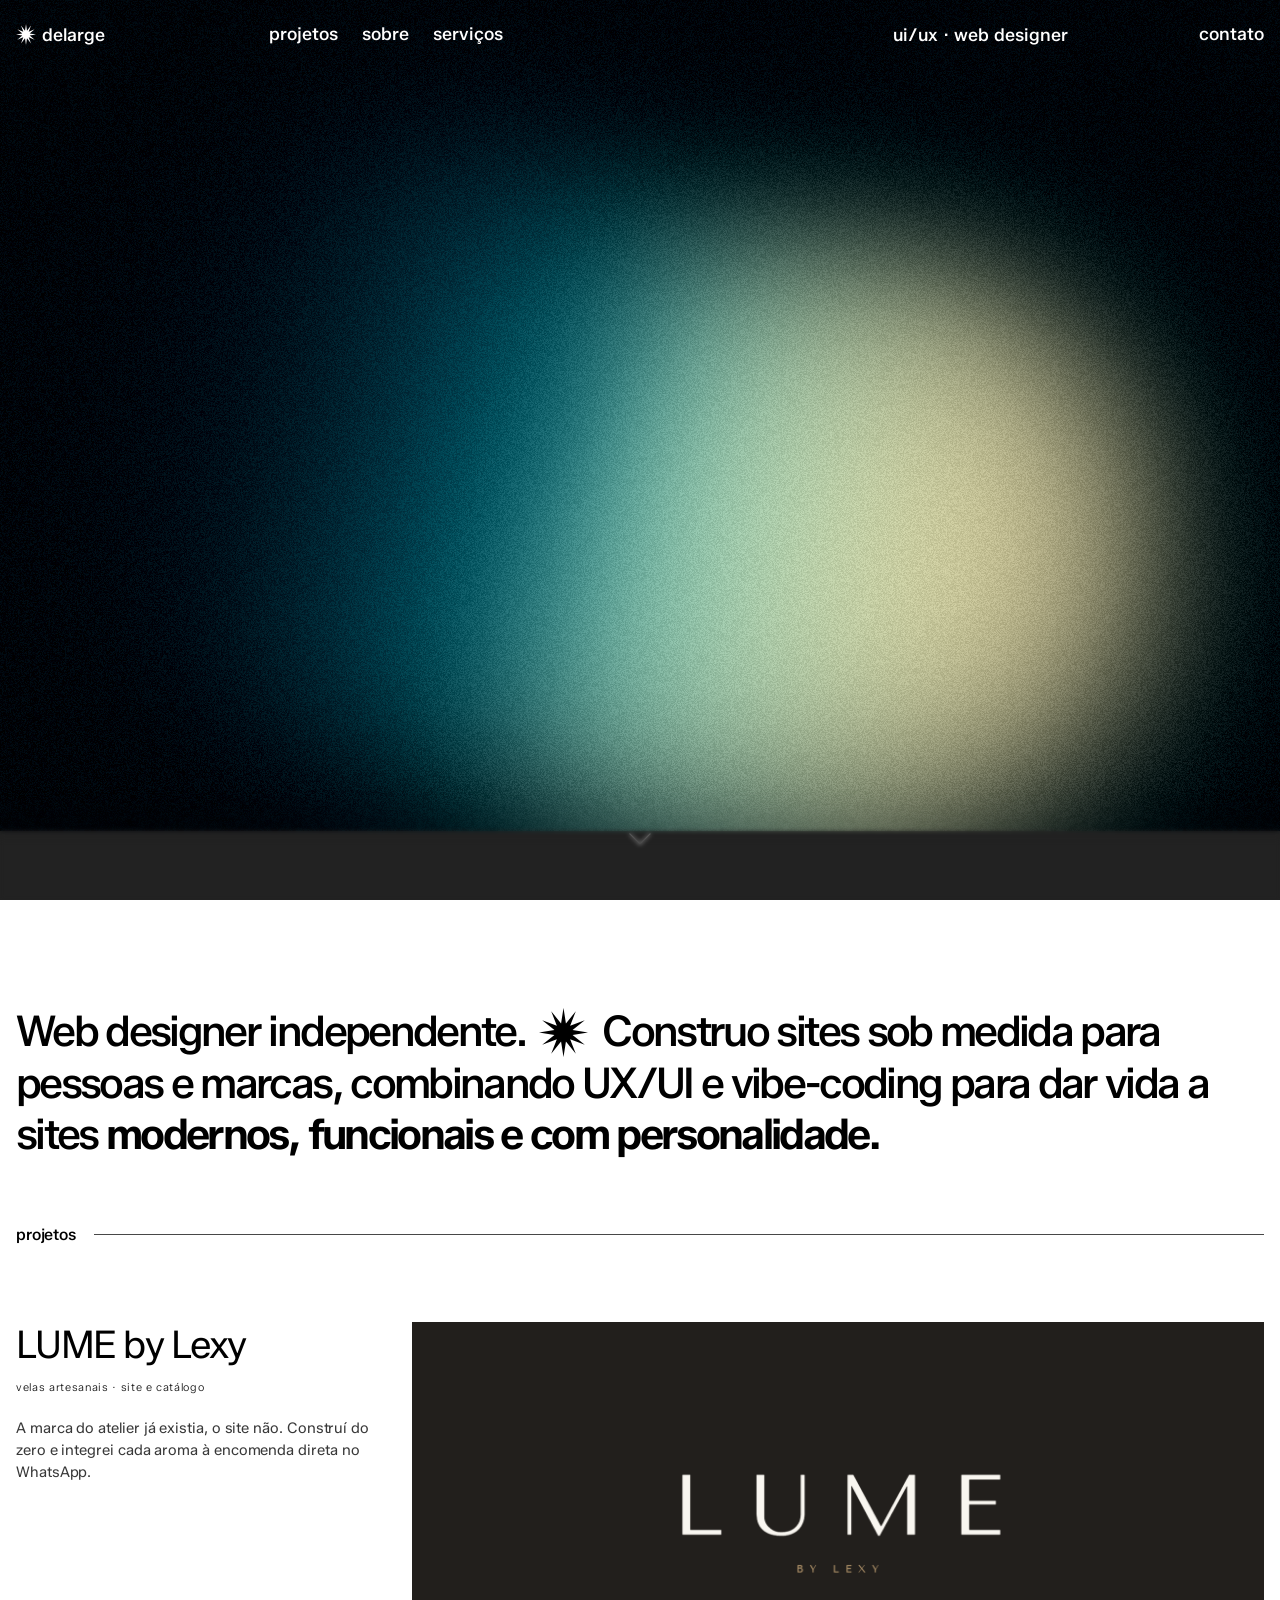
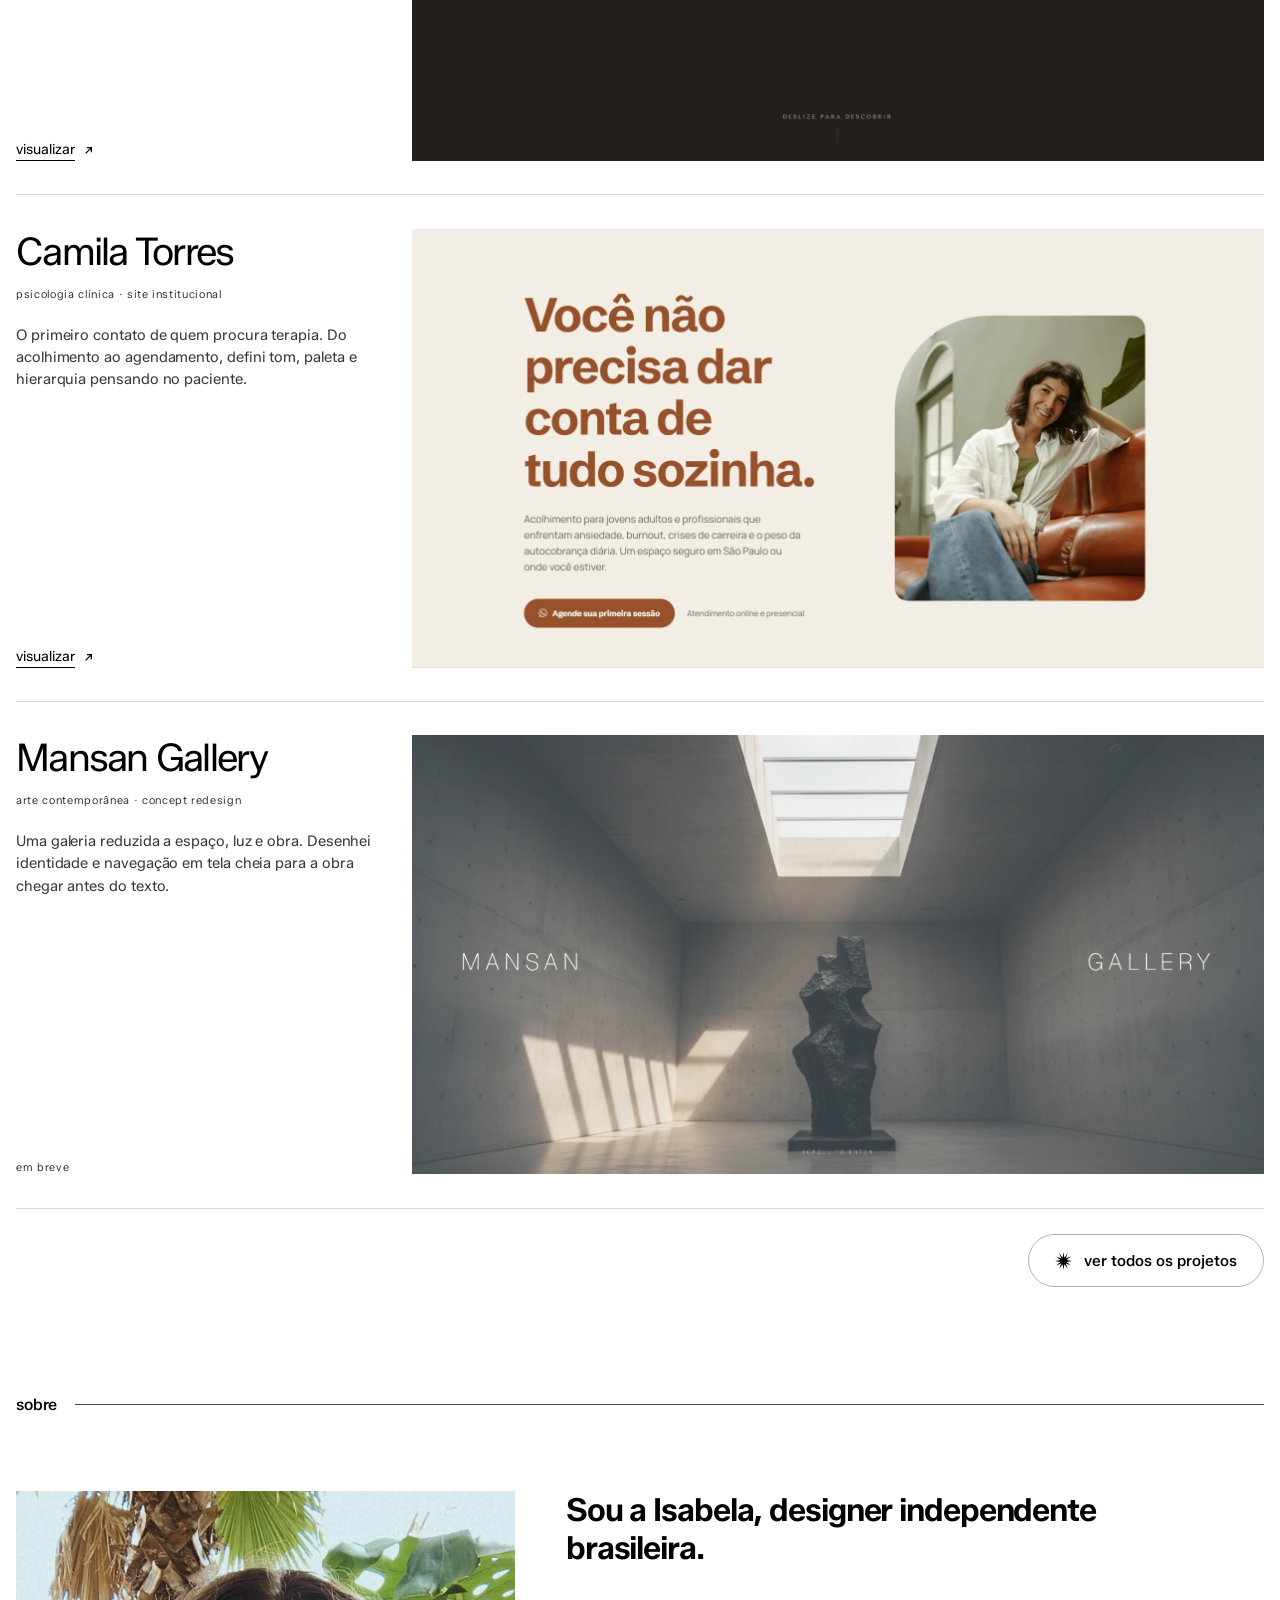
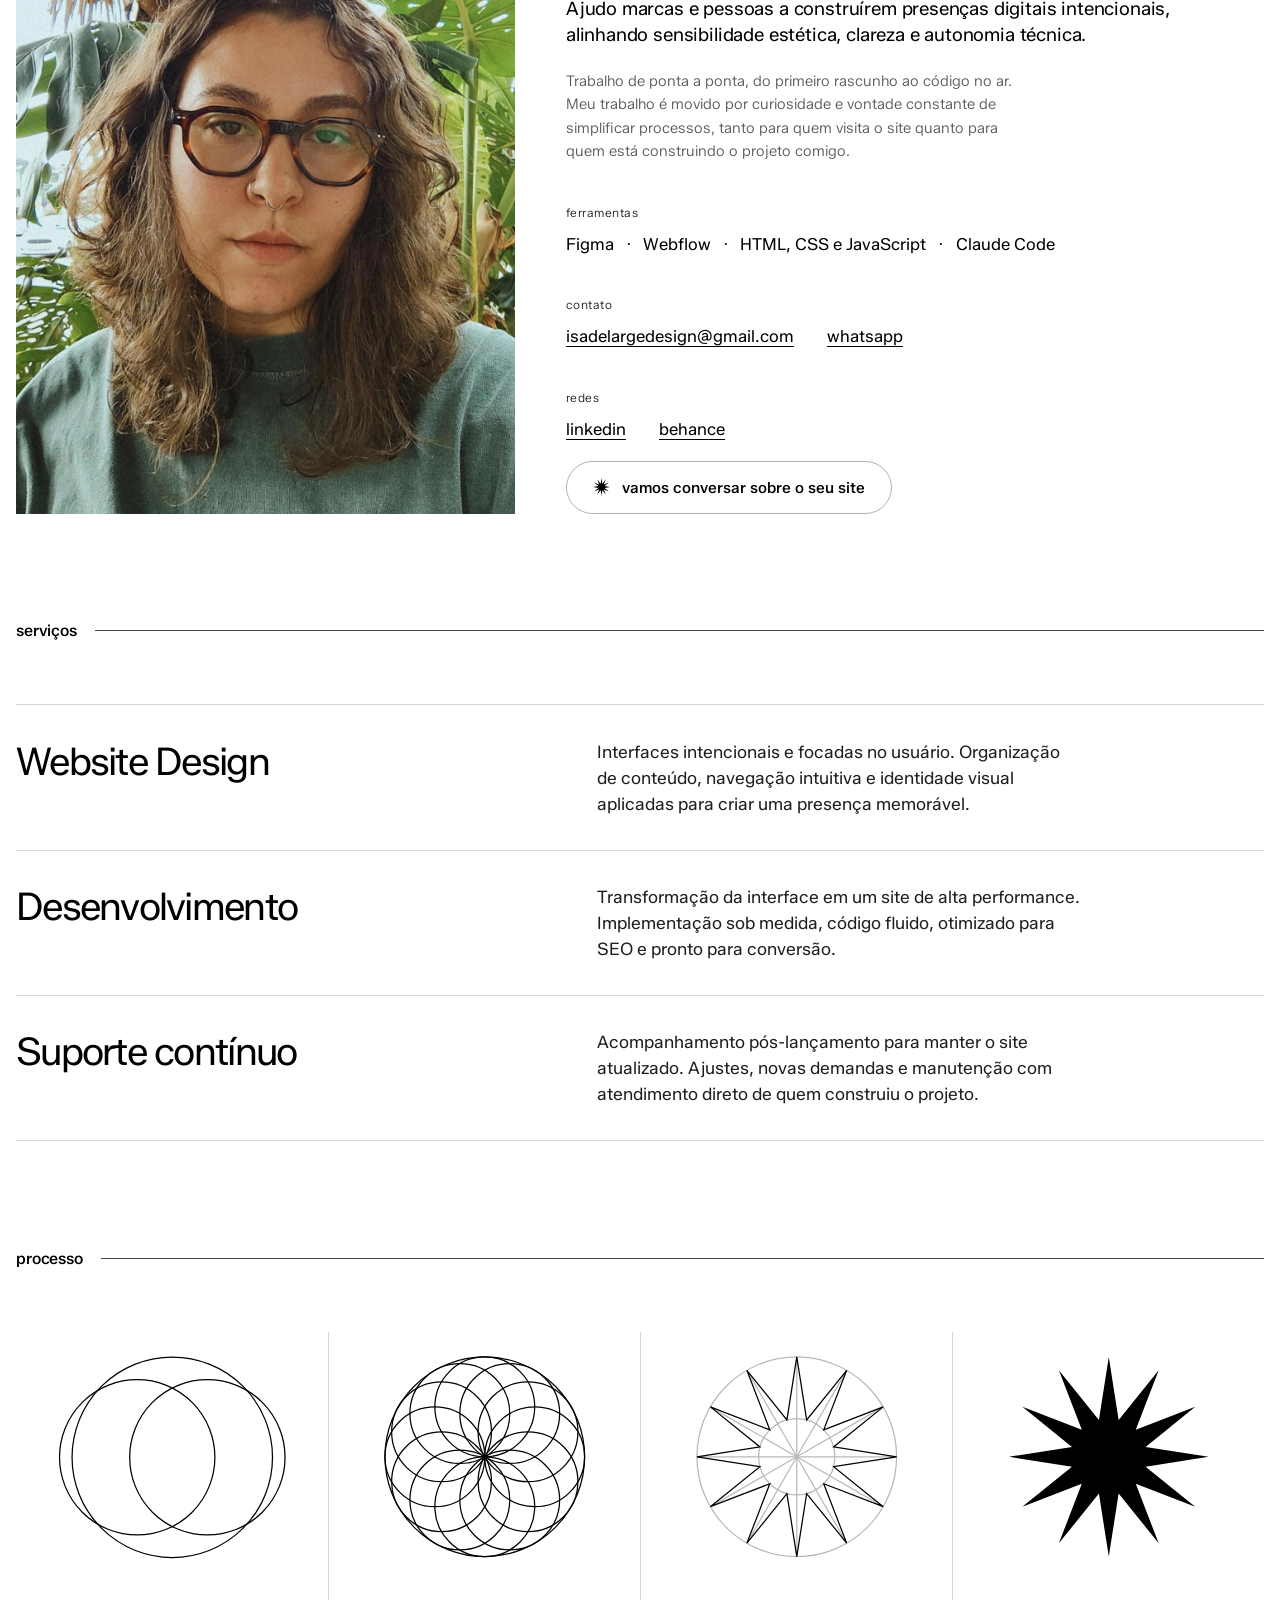
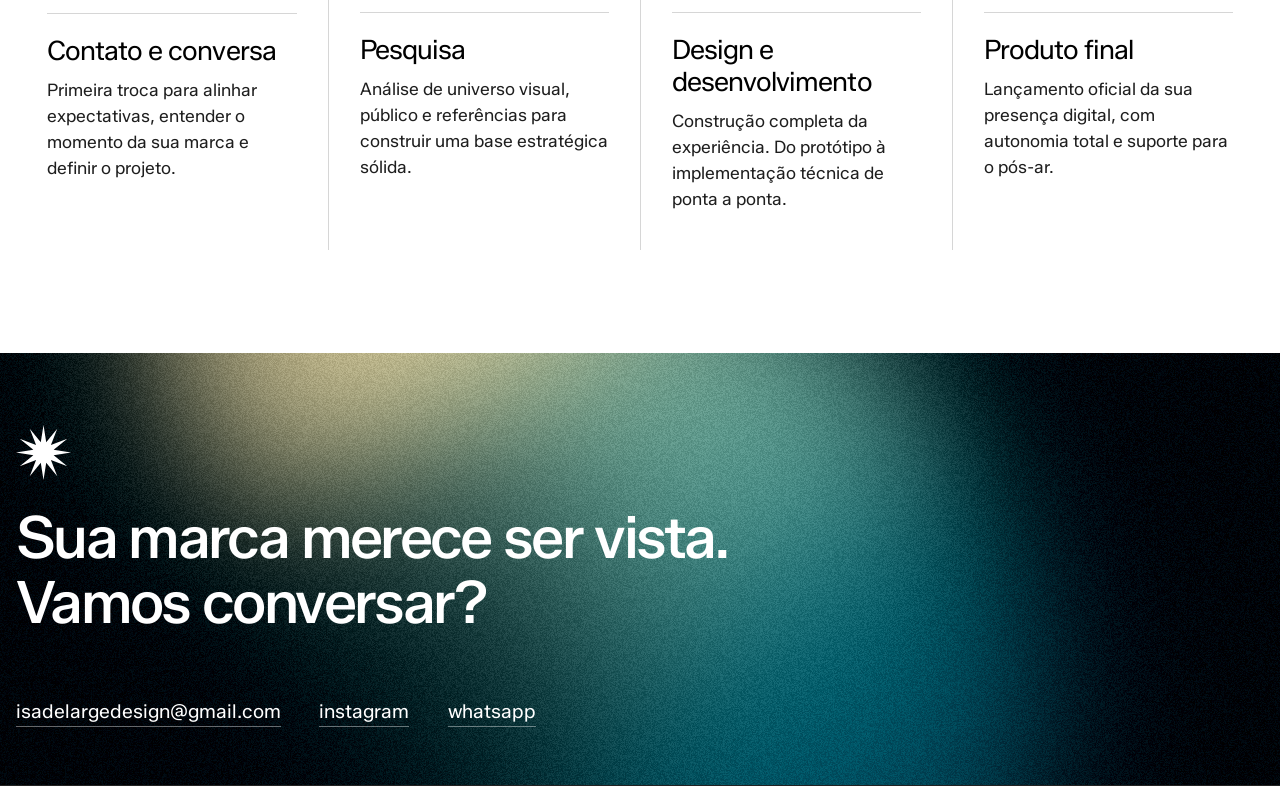
==== commit ff03ec2b: "Endurece o site para producao: seguranca, SEO e 404 Cabecalhos de seguranca em vercel.json, com CSP " ====
--- a/index.html
+++ b/index.html
@@ -5,11 +5,32 @@
 <meta name="viewport" content="width=device-width, initial-scale=1">
 <title>delarge · ui/ux · web designer</title>
 <meta name="description" content="Web designer independente. Construo sites sob medida para pessoas e marcas, combinando UX/UI e vibe-coding.">
+<link rel="canonical" href="https://delargedesign.com.br/">
+<meta name="robots" content="index, follow, max-image-preview:large">
+<meta name="author" content="Isabela Alves">
+<meta name="theme-color" content="#222222">
+
+<meta property="og:type" content="website">
+<meta property="og:site_name" content="delarge">
+<meta property="og:locale" content="pt_BR">
+<meta property="og:url" content="https://delargedesign.com.br/">
+<meta property="og:title" content="delarge · ui/ux · web designer">
+<meta property="og:description" content="Web designer independente. Construo sites sob medida para pessoas e marcas, combinando UX/UI e vibe-coding.">
+<meta property="og:image" content="https://delargedesign.com.br/assets/og.jpg">
+<meta property="og:image:width" content="1200">
+<meta property="og:image:height" content="630">
+<meta property="og:image:alt" content="A estrela da delarge sobre o gradiente do site">
+
+<meta name="twitter:card" content="summary_large_image">
+<meta name="twitter:title" content="delarge · ui/ux · web designer">
+<meta name="twitter:description" content="Web designer independente. Construo sites sob medida para pessoas e marcas, combinando UX/UI e vibe-coding.">
+<meta name="twitter:image" content="https://delargedesign.com.br/assets/og.jpg">
+
 <link rel="icon" href="assets/favicon.svg" type="image/svg+xml">
 <link rel="apple-touch-icon" href="assets/apple-touch-icon.png">
 <link rel="preconnect" href="https://fonts.googleapis.com">
 <link rel="preconnect" href="https://fonts.gstatic.com" crossorigin>
-<link rel="stylesheet" href="https://fonts.googleapis.com/css2?family=Geist:wght@100&family=Zalando+Sans:wght@300;400;500;600&display=swap">
+<link rel="stylesheet" href="https://fonts.googleapis.com/css2?family=Zalando+Sans:wght@300;400;500;600&display=swap">
 <link rel="stylesheet" href="css/style.css">
 </head>
 <body>
--- a/css/style.css
+++ b/css/style.css
@@ -15,7 +15,6 @@
 
   /* tipografia */
   --font-sans:    "Zalando Sans", system-ui, -apple-system, "Segoe UI", sans-serif;
-  --font-display: "Geist", var(--font-sans);
 
   /* O frame de 1440 do Figma vira so referencia de proporcao. O conteudo
      nao tem mais teto de largura: ocupa a tela inteira, com a margem
@@ -1732,3 +1731,101 @@
   .linha__breve{ grid-column: 3; grid-row: 1; }
   .linha__previa{ display: none; }
 }
+
+
+/* =========================================================
+   PAGINA 404
+   Mesma gramatica das superficies escuras: o gradiente por baixo,
+   a estrela abrindo o bloco e a pilula fechando.
+   ========================================================= */
+
+.pagina-erro{ background: var(--dark); }
+
+.erro{
+  position: relative;
+  isolation: isolate;
+  min-height: 100svh;
+  display: flex;
+  align-items: center;
+  overflow: clip;
+  background: var(--dark);
+  color: var(--white);
+}
+
+/* canvas com a medida da viewport, como as outras: o shader normaliza o campo
+   por min(largura, altura), e um canvas menor mostraria outra escala */
+.erro__shader{
+  position: absolute;
+  inset: 0;
+  z-index: -2;
+  display: block;
+  width: 100%;
+  height: 100svh;
+}
+
+.erro__shader + .erro__conteudo{ position: relative; }
+
+.erro::before{
+  content: "";
+  position: absolute;
+  inset: 0;
+  z-index: -1;
+  background: linear-gradient(
+    180deg,
+    rgba(20,20,20,.82) 0%,
+    rgba(20,20,20,.62) 45%,
+    rgba(20,20,20,.86) 100%);
+}
+
+.erro__conteudo{
+  max-width: 46ch;
+  padding-block: clamp(48px, 10vh, 96px);
+}
+
+.erro__estrela{
+  display: block;
+  width: 55px;
+  height: 55px;
+  margin-bottom: clamp(20px, 3vh, 32px);
+  background-color: currentColor;
+  -webkit-mask: url(../assets/svg/star-4.svg) center / contain no-repeat;
+  mask: url(../assets/svg/star-4.svg) center / contain no-repeat;
+  animation: star-spin 22s linear infinite;
+}
+
+.erro__codigo{
+  margin: 0 0 10px;
+  font-size: 12px;
+  font-weight: 300;
+  letter-spacing: .06em;
+  color: rgba(255,255,255,.6);
+}
+
+.erro__titulo{
+  margin: 0 0 clamp(12px, 1.8vh, 20px);
+  font-size: clamp(32px, 5.2vw, 68px);
+  font-weight: 500;
+  line-height: 1.08;
+  letter-spacing: -.045em;
+}
+
+.erro__texto{
+  margin: 0;
+  max-width: 34ch;
+  font-size: clamp(15px, 1.3vw, 19px);
+  font-weight: 300;
+  line-height: 1.5;
+  color: rgba(255,255,255,.75);
+}
+
+/* a pilula do site, invertida para viver sobre o escuro */
+.cta--claro{
+  border-color: rgba(255,255,255,.35);
+  color: var(--white);
+}
+
+.cta--claro:hover{
+  background-color: var(--white);
+  border-color: var(--white);
+  color: var(--dark);
+}
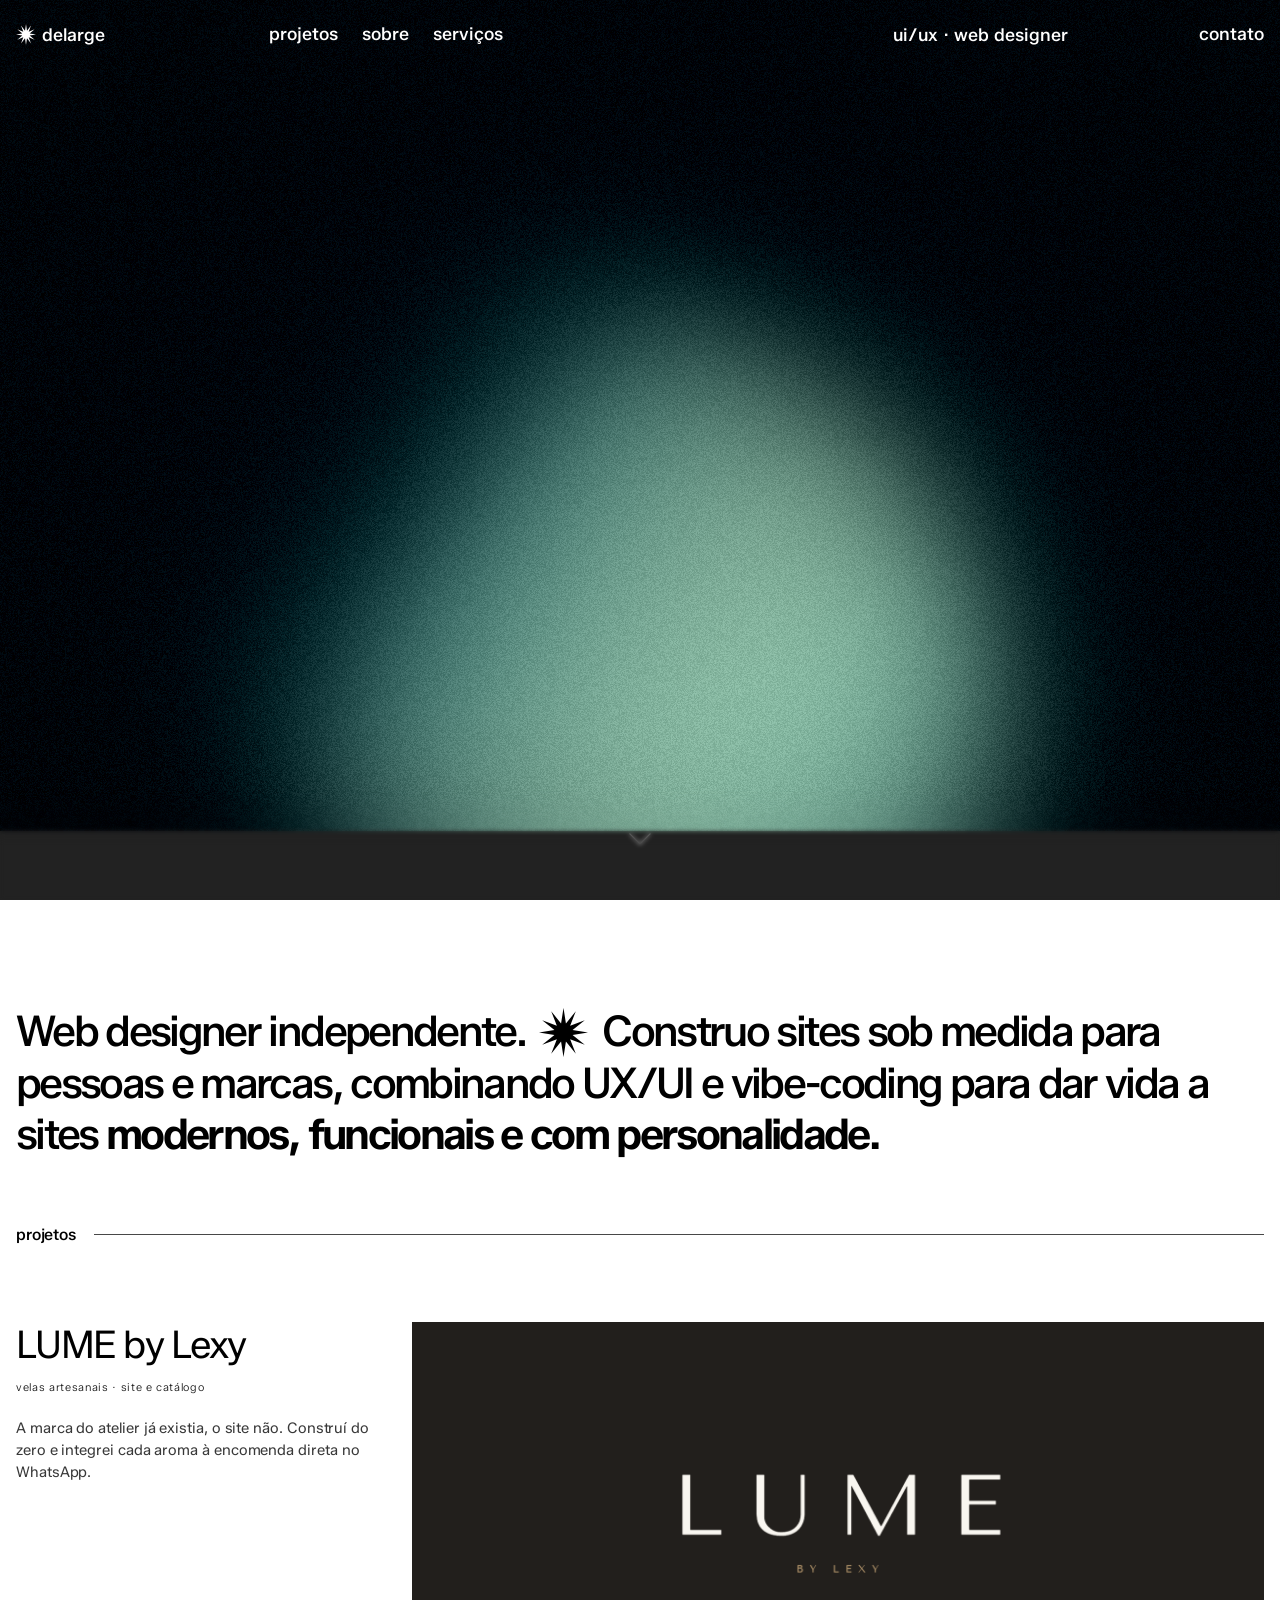
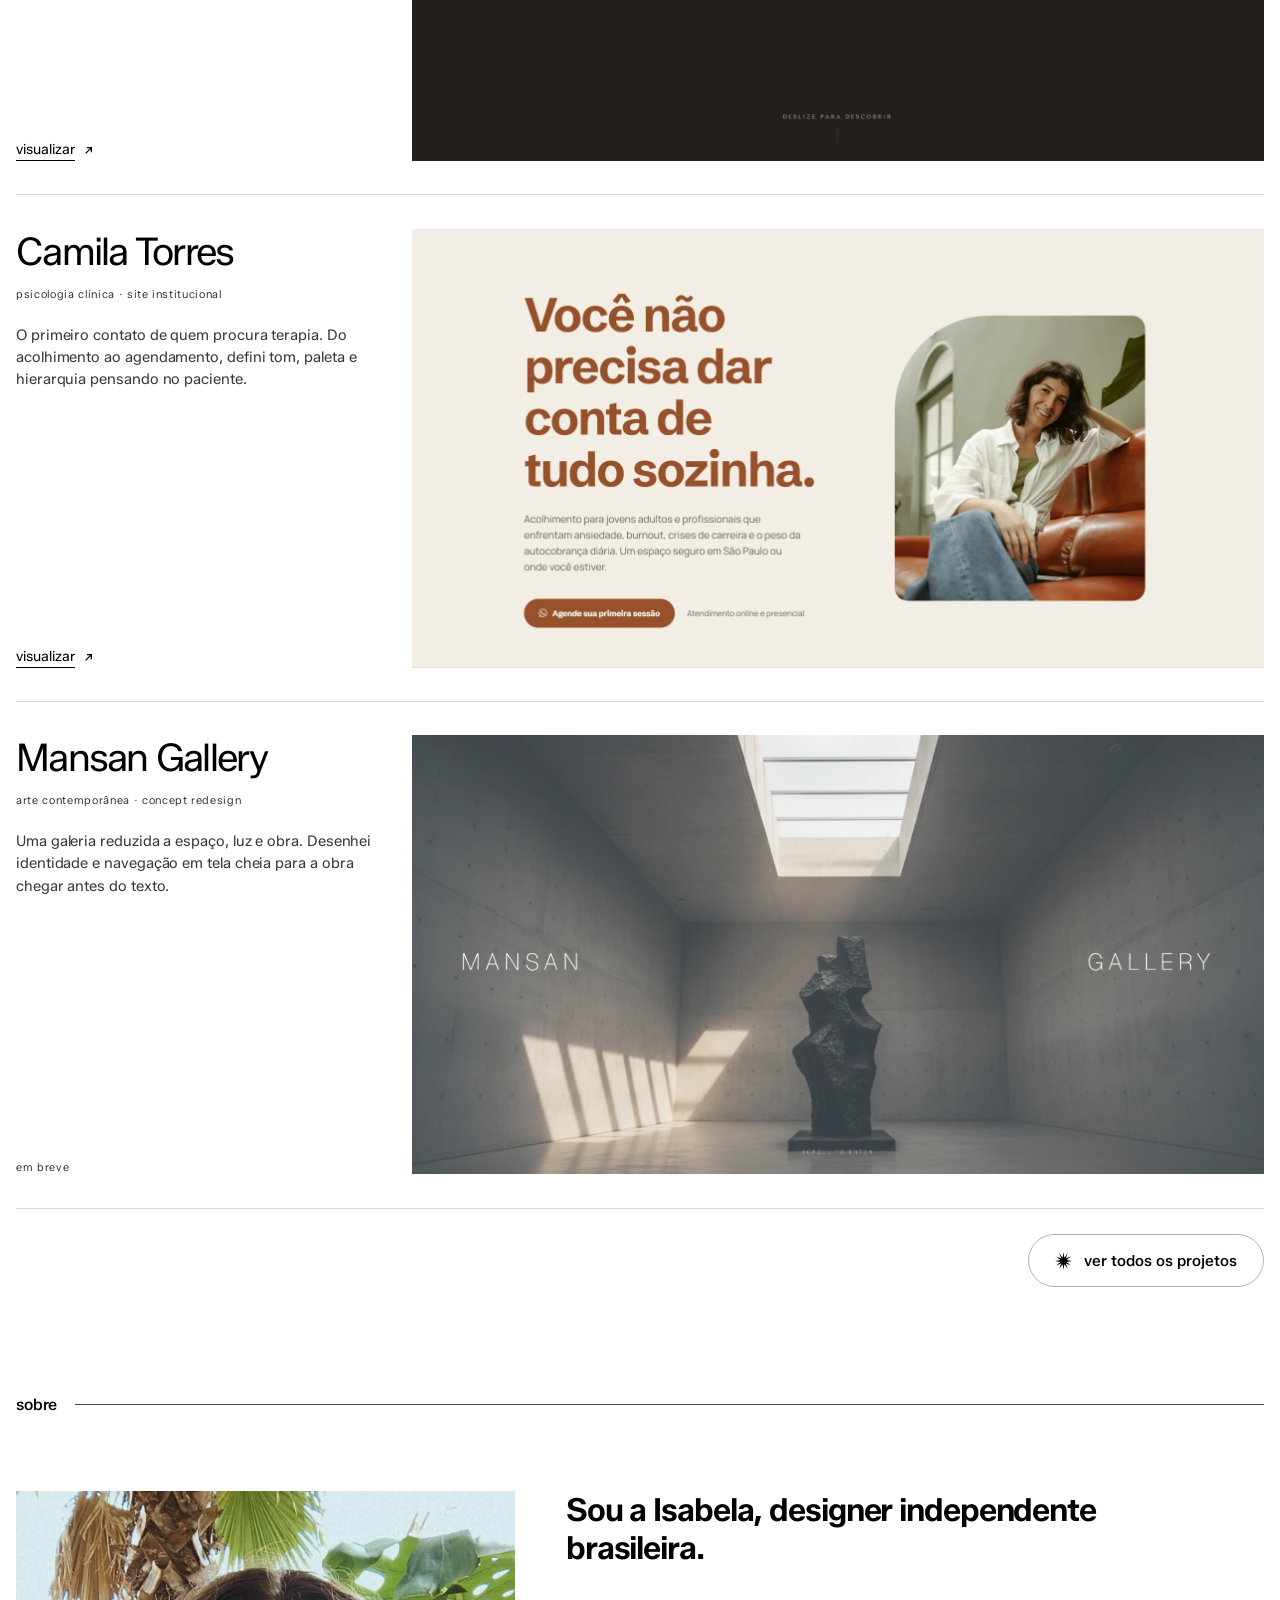
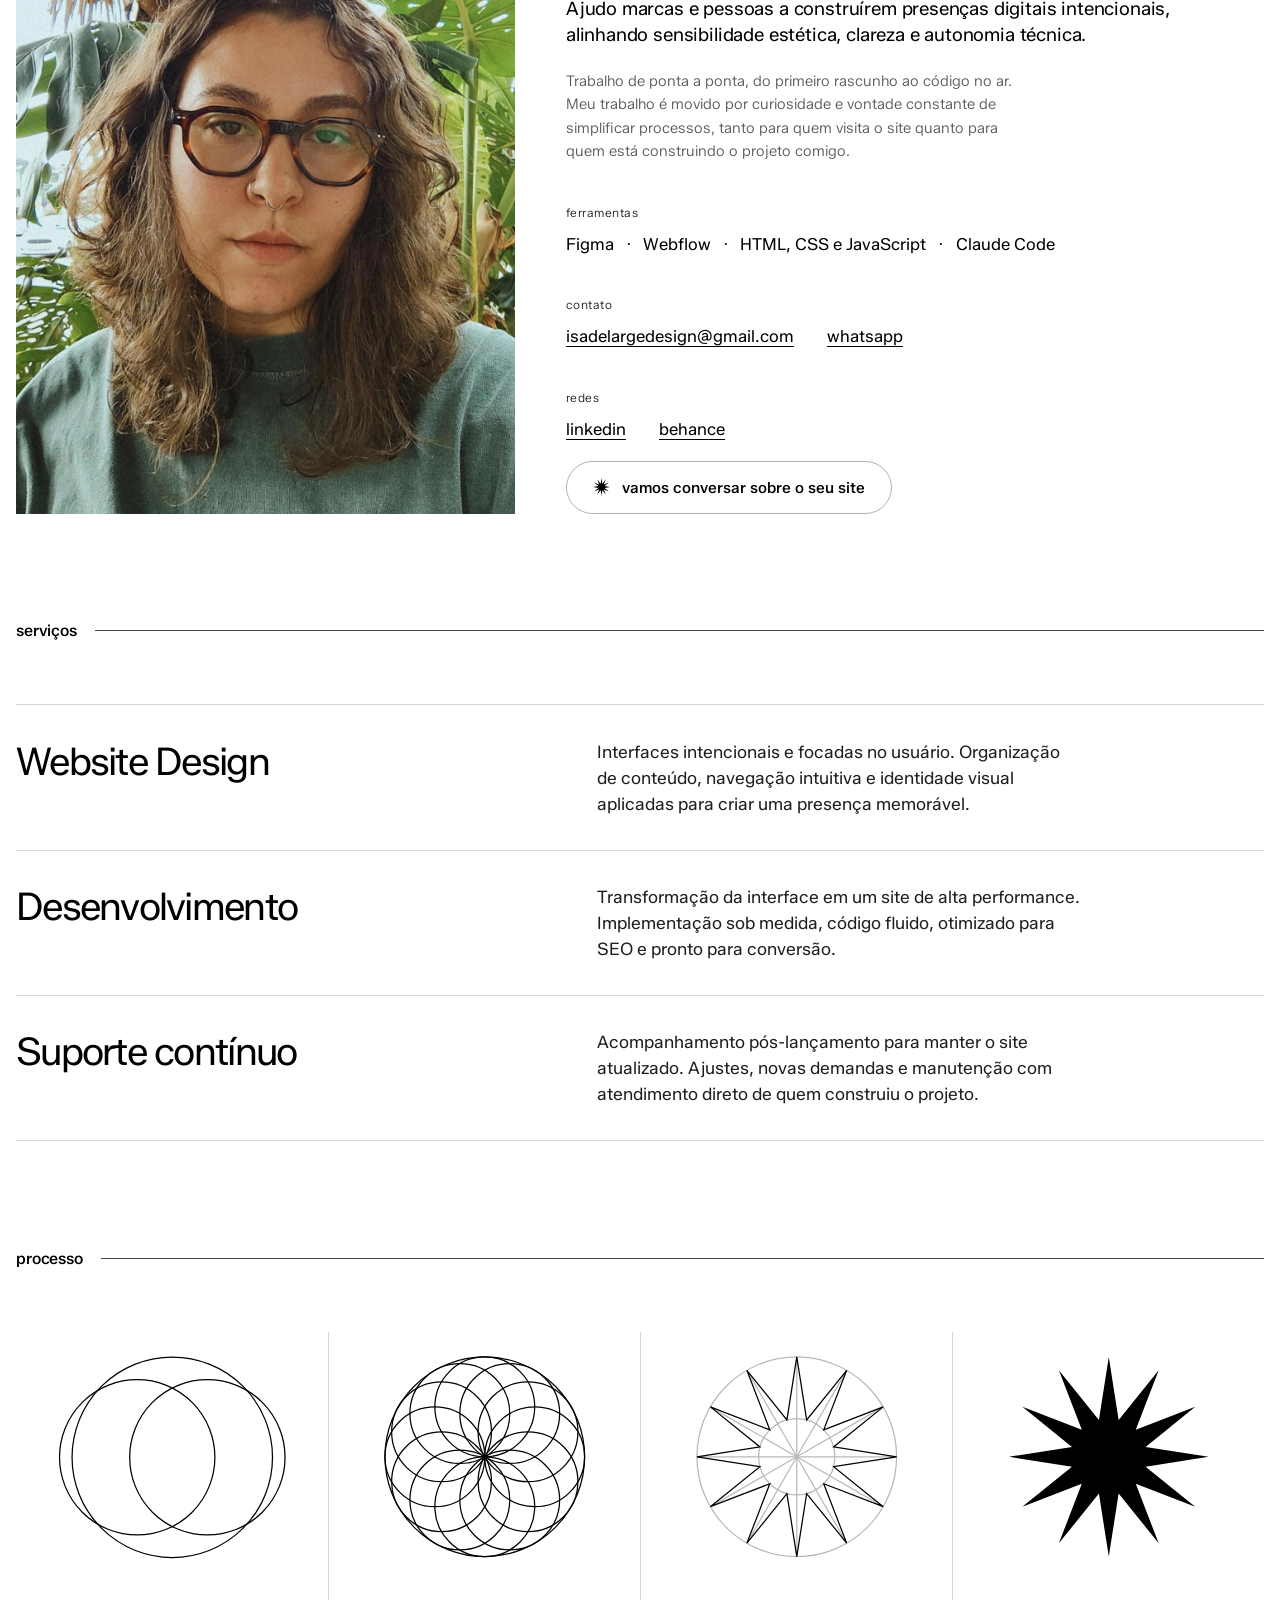
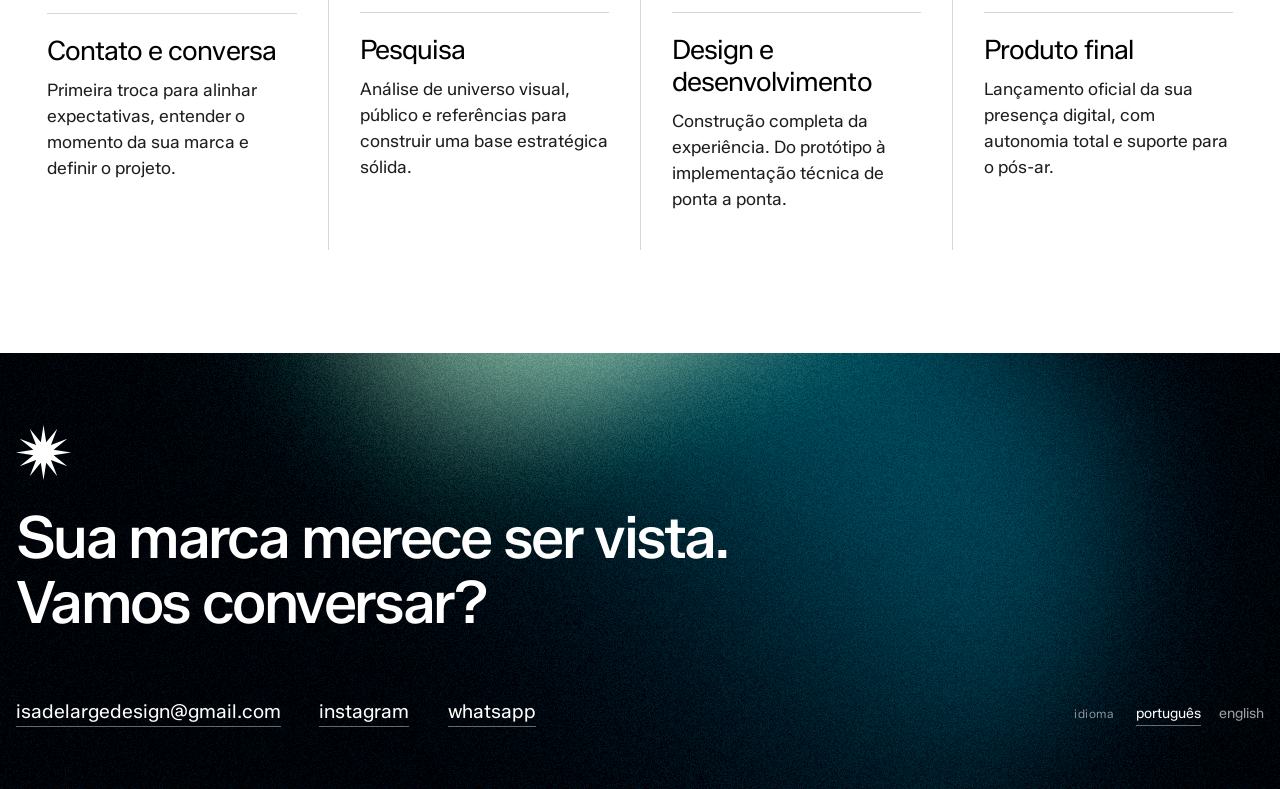
==== commit bac3924f: "Poe o seletor de idioma na direita, na mesma linha dos contatos Ele estava empilhado embaixo dos con" ====
--- a/index.html
+++ b/index.html
@@ -3,9 +3,12 @@
 <head>
 <meta charset="utf-8">
 <meta name="viewport" content="width=device-width, initial-scale=1">
-<title>delarge · ui/ux · web designer</title>
-<meta name="description" content="Web designer independente. Construo sites sob medida para pessoas e marcas, combinando UX/UI e vibe-coding.">
+<title data-i18n="meta.title.home">delarge · ui/ux · web designer</title>
+<meta name="description" data-i18n-attr="content:meta.desc.home" content="Web designer independente. Construo sites sob medida para pessoas e marcas, combinando UX/UI e vibe-coding.">
 <link rel="canonical" href="https://delargedesign.com.br/">
+<link rel="alternate" hreflang="pt-BR" href="https://delargedesign.com.br/">
+<link rel="alternate" hreflang="en" href="https://delargedesign.com.br/en/">
+<link rel="alternate" hreflang="x-default" href="https://delargedesign.com.br/">
 <meta name="robots" content="index, follow, max-image-preview:large">
 <meta name="author" content="Isabela Alves">
 <meta name="theme-color" content="#222222">
@@ -14,16 +17,16 @@
 <meta property="og:site_name" content="delarge">
 <meta property="og:locale" content="pt_BR">
 <meta property="og:url" content="https://delargedesign.com.br/">
-<meta property="og:title" content="delarge · ui/ux · web designer">
-<meta property="og:description" content="Web designer independente. Construo sites sob medida para pessoas e marcas, combinando UX/UI e vibe-coding.">
+<meta property="og:title" data-i18n-attr="content:meta.title.home" content="delarge · ui/ux · web designer">
+<meta property="og:description" data-i18n-attr="content:meta.desc.home" content="Web designer independente. Construo sites sob medida para pessoas e marcas, combinando UX/UI e vibe-coding.">
 <meta property="og:image" content="https://delargedesign.com.br/assets/og.jpg">
 <meta property="og:image:width" content="1200">
 <meta property="og:image:height" content="630">
-<meta property="og:image:alt" content="A estrela da delarge sobre o gradiente do site">
+<meta property="og:image:alt" data-i18n-attr="content:og.alt" content="A estrela da delarge sobre o gradiente do site">
 
 <meta name="twitter:card" content="summary_large_image">
-<meta name="twitter:title" content="delarge · ui/ux · web designer">
-<meta name="twitter:description" content="Web designer independente. Construo sites sob medida para pessoas e marcas, combinando UX/UI e vibe-coding.">
+<meta name="twitter:title" data-i18n-attr="content:meta.title.home" content="delarge · ui/ux · web designer">
+<meta name="twitter:description" data-i18n-attr="content:meta.desc.home" content="Web designer independente. Construo sites sob medida para pessoas e marcas, combinando UX/UI e vibe-coding.">
 <meta name="twitter:image" content="https://delargedesign.com.br/assets/og.jpg">
 
 <link rel="icon" href="assets/favicon.svg" type="image/svg+xml">
@@ -54,7 +57,7 @@
      O mix-blend-mode fica no <nav>, e nao nos filhos: position sticky cria
      contexto de empilhamento, e blend em filho mescla so dentro dele, contra
      nada. Por isso o painel do menu mora fora desta tag. -->
-<nav class="navbar" id="nav" aria-label="Principal">
+<nav class="navbar" id="nav" aria-label="Principal" data-i18n-attr="aria-label:nav.principal">
   <!-- A faixa da barra e uma janela para o mesmo campo do shader da intro: um
        canvas de 100svh colado no topo da viewport, recortado pela altura da
        barra. Nao da para reaproveitar o canvas da intro, que fica embaixo da
@@ -68,17 +71,20 @@
   <span class="brand__slot" aria-hidden="true"><span class="brand__star"></span></span>
   <a class="brand" href="#manifesto"><span class="brand__name mask"><span>delarge</span></span></a>
   <ul class="navbar__links">
-    <li><a href="#projetos"><span class="mask"><span>projetos</span></span></a></li>
-    <li><a href="#sobre"><span class="mask"><span>sobre</span></span></a></li>
-    <li><a href="#servicos"><span class="mask"><span>serviços</span></span></a></li>
+    <li><a href="#projetos"><span class="mask"><span data-i18n="nav.projetos">projetos</span></span></a></li>
+    <li><a href="#sobre"><span class="mask"><span data-i18n="nav.sobre">sobre</span></span></a></li>
+    <li><a href="#servicos"><span class="mask"><span data-i18n="nav.servicos">serviços</span></span></a></li>
   </ul>
   <p class="navbar__tagline mask"><span>ui/ux · web designer</span></p>
   <button class="navbar__contact" id="contato-toggle" type="button"
-          aria-controls="contato-menu" aria-expanded="false"><span class="mask"><span>contato</span></span></button>
+          aria-controls="contato-menu" aria-expanded="false"><span class="mask"><span data-i18n="nav.contato">contato</span></span></button>
   <button class="nav-toggle" id="nav-toggle" type="button"
-          aria-controls="menu" aria-expanded="false" aria-label="Abrir menu">
+          aria-controls="menu" aria-expanded="false" aria-label="Abrir menu"
+          data-label-abrir="Abrir menu" data-label-fechar="Fechar menu"
+          data-i18n-attr="data-label-abrir:nav.abrir;data-label-fechar:nav.fechar">
     <span></span><span></span>
   </button>
+
 </nav>
 
 <div class="intro-espaco"></div>
@@ -93,7 +99,8 @@
   <div class="painel__lamina">
     <canvas class="painel__shader" data-shader data-shader-pausa="#contato-menu" aria-hidden="true"></canvas>
 
-    <button class="painel__fechar" type="button" aria-label="Fechar contato">
+    <button class="painel__fechar" type="button" aria-label="Fechar contato"
+            data-i18n-attr="aria-label:painel.fechar">
       <svg viewBox="0 0 16 16" width="16" height="16" fill="none"
            stroke="currentColor" stroke-width="1.5" aria-hidden="true">
         <path d="M3.5 3.5l9 9M12.5 3.5l-9 9"/>
@@ -102,18 +109,18 @@
 
     <div class="painel__corpo">
       <span class="painel__estrela" aria-hidden="true"></span>
-      <p class="painel__frase">Me conte mais sobre a sua ideia.</p>
+      <p class="painel__frase" data-i18n="painel.frase">Me conte mais sobre a sua ideia.</p>
 
       <div class="painel__bloco">
-        <h2 class="painel__rotulo">contato</h2>
+        <h2 class="painel__rotulo" data-i18n="label.contato">contato</h2>
         <ul class="painel__lista">
-          <li><a href="https://wa.me/5543936182694?text=Ol%C3%A1%2C%20Isabela%21%20Vim%20pelo%20site%20e%20tenho%20interesse%20em%20construir%20um%20projeto%20com%20voc%C3%AA." target="_blank" rel="noopener noreferrer">whatsapp</a></li>
+          <li><a data-i18n-attr="href:wa" href="https://wa.me/5543936182694?text=Ol%C3%A1%2C%20Isabela%21%20Vim%20pelo%20site%20e%20tenho%20interesse%20em%20construir%20um%20projeto%20com%20voc%C3%AA." target="_blank" rel="noopener noreferrer">whatsapp</a></li>
           <li><a href="mailto:isadelargedesign@gmail.com">isadelargedesign@gmail.com</a></li>
         </ul>
       </div>
 
       <div class="painel__bloco">
-        <h2 class="painel__rotulo">redes</h2>
+        <h2 class="painel__rotulo" data-i18n="label.redes">redes</h2>
         <ul class="painel__lista">
           <li><a href="https://www.instagram.com/delarge.studio/" target="_blank" rel="noopener noreferrer">instagram</a></li>
           <li><a href="https://www.linkedin.com/in/isabela-fernandes-40247a234/" target="_blank" rel="noopener noreferrer">linkedin</a></li>
@@ -135,14 +142,15 @@
     <div class="painel__corpo">
       <span class="painel__estrela" aria-hidden="true"></span>
 
-      <nav aria-label="Seções">
+      <nav aria-label="Seções" data-i18n-attr="aria-label:nav.secoes">
         <ul class="painel__links">
-          <li><a href="#projetos">projetos</a></li>
-          <li><a href="#sobre">sobre</a></li>
-          <li><a href="#servicos">serviços</a></li>
-          <li><a href="#processo">processo</a></li>
+          <li><a href="#projetos" data-i18n="nav.projetos">projetos</a></li>
+          <li><a href="#sobre" data-i18n="nav.sobre">sobre</a></li>
+          <li><a href="#servicos" data-i18n="nav.servicos">serviços</a></li>
+          <li><a href="#processo" data-i18n="nav.processo">processo</a></li>
         </ul>
       </nav>
+
     </div>
 
     <p class="painel__assinatura">ui/ux · web designer</p>
@@ -154,7 +162,7 @@
 
   <!-- SECAO 1 — Manifesto — Figma 1:25, 1:20, 1:26 -->
   <section class="manifesto shell" id="manifesto">
-    <h1 class="manifesto__text leitura" data-node-id="1:25">
+    <h1 class="manifesto__text leitura" data-i18n-html="manifesto" data-node-id="1:25">
       Web designer <span class="manifesto__keep">independente. <span class="manifesto__star" aria-hidden="true"></span></span> Construo
       sites sob medida para pessoas e marcas, combinando UX/UI e vibe-coding para dar vida a sites
       <strong>modernos, funcionais e com personalidade.</strong>
@@ -163,21 +171,21 @@
 
   <!-- SECAO 2 — Projetos — Figma 1:27 … 1:73 -->
   <div class="rule shell" id="projetos" data-node-id="1:27">
-    <span class="rule__label">projetos</span>
+    <span class="rule__label" data-i18n="nav.projetos">projetos</span>
     <img class="rule__line" src="assets/svg/line-1.svg" alt="" width="1331" height="1">
   </div>
 
-  <section class="projects shell" aria-label="Projetos">
+  <section class="projects shell" aria-label="Projetos" data-i18n-attr="aria-label:aria.projetos">
 
     <!-- TODO trocar o href e a capa do Mansan quando ele subir -->
     <article class="project" data-node-id="1:29">
       <a class="project__link" href="https://lumebylexy.vercel.app/" target="_blank" rel="noopener noreferrer">
         <div class="project__info">
           <h3 class="project__name">LUME by Lexy</h3>
-          <p class="project__kind">velas artesanais · site e catálogo</p>
-          <p class="project__desc">A marca do atelier já existia, o site não. Construí do zero e integrei cada aroma à encomenda direta no WhatsApp.</p>
+          <p class="project__kind" data-i18n="proj.lume.tipo">velas artesanais · site e catálogo</p>
+          <p class="project__desc" data-i18n="proj.lume.desc">A marca do atelier já existia, o site não. Construí do zero e integrei cada aroma à encomenda direta no WhatsApp.</p>
           <span class="project__abrir">
-            <span class="project__abrir-texto">visualizar</span>
+            <span class="project__abrir-texto" data-i18n="proj.ver">visualizar</span>
             <svg class="project__abrir-seta" viewBox="0 0 16 16" width="13" height="13" fill="none"
                  stroke="currentColor" stroke-width="1.6" aria-hidden="true">
               <path d="M4.5 11.5 11.5 4.5M6 4.5h5.5V10"/>
@@ -186,7 +194,7 @@
         </div>
 
         <div class="project__media">
-          <img class="project__shot" src="assets/img/lumebylexy.webp" alt="Capa do projeto LUME by Lexy" width="1746" height="900" loading="lazy" decoding="async">
+          <img class="project__shot" src="assets/img/lumebylexy.webp" alt="Capa do projeto LUME by Lexy" data-i18n-attr="alt:proj.lume.alt" width="1746" height="900" loading="lazy" decoding="async">
         </div>
       </a>
     </article>
@@ -195,10 +203,10 @@
       <a class="project__link" href="https://camila-torres-psicologa.vercel.app/" target="_blank" rel="noopener noreferrer">
         <div class="project__info">
           <h3 class="project__name">Camila Torres</h3>
-          <p class="project__kind">psicologia clínica · site institucional</p>
-          <p class="project__desc">O primeiro contato de quem procura terapia. Do acolhimento ao agendamento, defini tom, paleta e hierarquia pensando no paciente.</p>
+          <p class="project__kind" data-i18n="proj.camila.tipo">psicologia clínica · site institucional</p>
+          <p class="project__desc" data-i18n="proj.camila.desc">O primeiro contato de quem procura terapia. Do acolhimento ao agendamento, defini tom, paleta e hierarquia pensando no paciente.</p>
           <span class="project__abrir">
-            <span class="project__abrir-texto">visualizar</span>
+            <span class="project__abrir-texto" data-i18n="proj.ver">visualizar</span>
             <svg class="project__abrir-seta" viewBox="0 0 16 16" width="13" height="13" fill="none"
                  stroke="currentColor" stroke-width="1.6" aria-hidden="true">
               <path d="M4.5 11.5 11.5 4.5M6 4.5h5.5V10"/>
@@ -207,7 +215,7 @@
         </div>
 
         <div class="project__media">
-          <img class="project__shot" src="assets/img/camillatorres.webp" alt="Capa do projeto Camila Torres" width="1736" height="882" loading="lazy" decoding="async">
+          <img class="project__shot" src="assets/img/camillatorres.webp" alt="Capa do projeto Camila Torres" data-i18n-attr="alt:proj.camila.alt" width="1736" height="882" loading="lazy" decoding="async">
         </div>
       </a>
     </article>
@@ -216,34 +224,34 @@
       <div class="project__link project__link--breve">
         <div class="project__info">
           <h3 class="project__name">Mansan Gallery</h3>
-          <p class="project__kind">arte contemporânea · concept redesign</p>
-          <p class="project__desc">Uma galeria reduzida a espaço, luz e obra. Desenhei identidade e navegação em tela cheia para a obra chegar antes do texto.</p>
-          <span class="project__breve">em breve</span>
+          <p class="project__kind" data-i18n="proj.mansan.tipo">arte contemporânea · concept redesign</p>
+          <p class="project__desc" data-i18n="proj.mansan.desc">Uma galeria reduzida a espaço, luz e obra. Desenhei identidade e navegação em tela cheia para a obra chegar antes do texto.</p>
+          <span class="project__breve" data-i18n="proj.breve">em breve</span>
         </div>
 
         <div class="project__media">
-          <img class="project__shot" src="assets/img/mansangallery.webp" alt="Capa do projeto Mansan Gallery" width="1863" height="989" loading="lazy" decoding="async">
+          <img class="project__shot" src="assets/img/mansangallery.webp" alt="Capa do projeto Mansan Gallery" data-i18n-attr="alt:proj.mansan.alt" width="1863" height="989" loading="lazy" decoding="async">
         </div>
       </div>
     </article>
 
     <a class="cta projects__todos" href="projetos.html">
       <span class="cta__estrela" aria-hidden="true"></span>
-      <span>ver todos os projetos</span>
+      <span data-i18n="proj.todos">ver todos os projetos</span>
     </a>
   </section>
 
   <!-- SECAO 3 — Sobre -->
   <div class="rule shell" id="sobre">
-    <span class="rule__label">sobre</span>
+    <span class="rule__label" data-i18n="nav.sobre">sobre</span>
     <img class="rule__line" src="assets/svg/line-1.svg" alt="" width="1331" height="1">
   </div>
 
-  <section class="sobre shell" aria-label="Sobre">
+  <section class="sobre shell" aria-label="Sobre" data-i18n-attr="aria-label:aria.sobre">
     <div class="sobre__retrato">
       <!-- Troque o arquivo mantendo o nome retrato.jpg e nada mais precisa mudar -->
       <img class="sobre__foto" src="assets/img/retrato.jpg"
-           alt="Retrato de Isabela" width="1206" height="1744"
+           alt="Retrato de Isabela" data-i18n-attr="alt:sobre.retrato" width="1206" height="1744"
            loading="lazy" decoding="async">
     </div>
 
@@ -251,7 +259,7 @@
       <!-- Os tres paragrafos sao uma unidade de leitura so: as letras sao
            numeradas em sequencia continua, entao o texto acende do titulo ate
            o fim do apoio como uma frase unica, igual ao manifesto. -->
-      <div class="sobre__prosa leitura">
+      <div class="sobre__prosa leitura" data-i18n-html="sobre.prosa">
         <p class="sobre__resumo">Sou a Isabela, designer independente brasileira.</p>
 
         <p class="sobre__paragrafo">Ajudo marcas e pessoas a construírem presenças digitais intencionais, alinhando sensibilidade estética, clareza e autonomia técnica.</p>
@@ -260,25 +268,25 @@
       </div>
 
       <div class="sobre__bloco">
-        <h3 class="sobre__rotulo">ferramentas</h3>
+        <h3 class="sobre__rotulo" data-i18n="label.ferramentas">ferramentas</h3>
         <ul class="sobre__lista sobre__lista--pontos">
           <li>Figma</li>
           <li>Webflow</li>
-          <li>HTML, CSS e JavaScript</li>
+          <li data-i18n="sobre.js">HTML, CSS e JavaScript</li>
           <li>Claude Code</li>
         </ul>
       </div>
 
       <div class="sobre__bloco">
-        <h3 class="sobre__rotulo">contato</h3>
+        <h3 class="sobre__rotulo" data-i18n="label.contato">contato</h3>
         <ul class="sobre__lista">
           <li><a href="mailto:isadelargedesign@gmail.com">isadelargedesign@gmail.com</a></li>
-          <li><a href="https://wa.me/5543936182694?text=Ol%C3%A1%2C%20Isabela%21%20Vim%20pelo%20site%20e%20tenho%20interesse%20em%20construir%20um%20projeto%20com%20voc%C3%AA." target="_blank" rel="noopener noreferrer">whatsapp</a></li>
+          <li><a data-i18n-attr="href:wa" href="https://wa.me/5543936182694?text=Ol%C3%A1%2C%20Isabela%21%20Vim%20pelo%20site%20e%20tenho%20interesse%20em%20construir%20um%20projeto%20com%20voc%C3%AA." target="_blank" rel="noopener noreferrer">whatsapp</a></li>
         </ul>
       </div>
 
       <div class="sobre__bloco">
-        <h3 class="sobre__rotulo">redes</h3>
+        <h3 class="sobre__rotulo" data-i18n="label.redes">redes</h3>
         <ul class="sobre__lista">
           <li><a href="https://www.linkedin.com/in/isabela-fernandes-40247a234/" target="_blank" rel="noopener noreferrer">linkedin</a></li>
           <li><a href="https://www.behance.net/isabelaalves52" target="_blank" rel="noopener noreferrer">behance</a></li>
@@ -287,61 +295,61 @@
 
       <a class="cta" href="#contato">
         <span class="cta__estrela" aria-hidden="true"></span>
-        <span>vamos conversar sobre o seu site</span>
+        <span data-i18n="sobre.cta">vamos conversar sobre o seu site</span>
       </a>
     </div>
   </section>
 
   <!-- SECAO 4 — Servicos -->
   <div class="rule shell" id="servicos">
-    <span class="rule__label">serviços</span>
+    <span class="rule__label" data-i18n="nav.servicos">serviços</span>
     <img class="rule__line" src="assets/svg/line-1.svg" alt="" width="1331" height="1">
   </div>
 
-  <section class="servicos shell" aria-label="Serviços">
+  <section class="servicos shell" aria-label="Serviços" data-i18n-attr="aria-label:aria.servicos">
     <article class="servico">
-      <h2 class="servico__titulo">Website Design</h2>
-      <p class="servico__desc">Interfaces intencionais e focadas no usuário. Organização de conteúdo, navegação intuitiva e identidade visual aplicadas para criar uma presença memorável.</p>
+      <h2 class="servico__titulo" data-i18n="serv.1.titulo">Website Design</h2>
+      <p class="servico__desc" data-i18n="serv.1.desc">Interfaces intencionais e focadas no usuário. Organização de conteúdo, navegação intuitiva e identidade visual aplicadas para criar uma presença memorável.</p>
     </article>
 
     <article class="servico">
-      <h2 class="servico__titulo">Desenvolvimento</h2>
-      <p class="servico__desc">Transformação da interface em um site de alta performance. Implementação sob medida, código fluido, otimizado para SEO e pronto para conversão.</p>
+      <h2 class="servico__titulo" data-i18n="serv.2.titulo">Desenvolvimento</h2>
+      <p class="servico__desc" data-i18n="serv.2.desc">Transformação da interface em um site de alta performance. Implementação sob medida, código fluido, otimizado para SEO e pronto para conversão.</p>
     </article>
 
     <article class="servico">
-      <h2 class="servico__titulo">Suporte contínuo</h2>
-      <p class="servico__desc">Acompanhamento pós-lançamento para manter o site atualizado. Ajustes, novas demandas e manutenção com atendimento direto de quem construiu o projeto.</p>
+      <h2 class="servico__titulo" data-i18n="serv.3.titulo">Suporte contínuo</h2>
+      <p class="servico__desc" data-i18n="serv.3.desc">Acompanhamento pós-lançamento para manter o site atualizado. Ajustes, novas demandas e manutenção com atendimento direto de quem construiu o projeto.</p>
     </article>
   </section>
 
   <!-- SECAO 5 — Processo -->
   <div class="rule shell" id="processo">
-    <span class="rule__label">processo</span>
+    <span class="rule__label" data-i18n="nav.processo">processo</span>
     <img class="rule__line" src="assets/svg/line-1.svg" alt="" width="1331" height="1">
   </div>
 
-  <section class="processo shell" aria-label="Processo">
+  <section class="processo shell" aria-label="Processo" data-i18n-attr="aria-label:aria.processo">
     <ol class="processo__lista">
       <li class="etapa">
         <span class="etapa__figura"><svg class="etapa__desenho" viewBox="0 0 200 200" fill="none" stroke="currentColor" stroke-width="1" aria-hidden="true"><circle cx="72" cy="100" r="62"/><circle cx="128" cy="100" r="62"/><circle cx="100" cy="100" r="80"/></svg></span>
-        <h3 class="etapa__titulo">Contato e conversa</h3>
-        <p class="etapa__desc">Primeira troca para alinhar expectativas, entender o momento da sua marca e definir o projeto.</p>
+        <h3 class="etapa__titulo" data-i18n="proc.1.titulo">Contato e conversa</h3>
+        <p class="etapa__desc" data-i18n="proc.1.desc">Primeira troca para alinhar expectativas, entender o momento da sua marca e definir o projeto.</p>
       </li>
       <li class="etapa">
         <span class="etapa__figura"><svg class="etapa__desenho" viewBox="0 0 200 200" fill="none" stroke="currentColor" stroke-width="1" aria-hidden="true"><circle cx="100" cy="60" r="40"/><circle cx="120" cy="65.36" r="40"/><circle cx="134.64" cy="80" r="40"/><circle cx="140" cy="100" r="40"/><circle cx="134.64" cy="120" r="40"/><circle cx="120" cy="134.64" r="40"/><circle cx="100" cy="140" r="40"/><circle cx="80" cy="134.64" r="40"/><circle cx="65.36" cy="120" r="40"/><circle cx="60" cy="100" r="40"/><circle cx="65.36" cy="80" r="40"/><circle cx="80" cy="65.36" r="40"/><circle cx="100" cy="100" r="80"/></svg></span>
-        <h3 class="etapa__titulo">Pesquisa</h3>
-        <p class="etapa__desc">Análise de universo visual, público e referências para construir uma base estratégica sólida.</p>
+        <h3 class="etapa__titulo" data-i18n="proc.2.titulo">Pesquisa</h3>
+        <p class="etapa__desc" data-i18n="proc.2.desc">Análise de universo visual, público e referências para construir uma base estratégica sólida.</p>
       </li>
       <li class="etapa">
         <span class="etapa__figura"><svg class="etapa__desenho" viewBox="0 0 200 200" fill="none" stroke="currentColor" stroke-width="1" aria-hidden="true"><g opacity=".28"><circle cx="100" cy="100" r="80"/><circle cx="100" cy="100" r="30.56"/><line x1="100" y1="100" x2="100" y2="20"/><line x1="100" y1="100" x2="140" y2="30.72"/><line x1="100" y1="100" x2="169.28" y2="60"/><line x1="100" y1="100" x2="180" y2="100"/><line x1="100" y1="100" x2="169.28" y2="140"/><line x1="100" y1="100" x2="140" y2="169.28"/><line x1="100" y1="100" x2="100" y2="180"/><line x1="100" y1="100" x2="60" y2="169.28"/><line x1="100" y1="100" x2="30.72" y2="140"/><line x1="100" y1="100" x2="20" y2="100"/><line x1="100" y1="100" x2="30.72" y2="60"/><line x1="100" y1="100" x2="60" y2="30.72"/></g><path d="M100 20L107.91 70.48L140 30.72L121.61 78.39L169.28 60L129.52 92.09L180 100L129.52 107.91L169.28 140L121.61 121.61L140 169.28L107.91 129.52L100 180L92.09 129.52L60 169.28L78.39 121.61L30.72 140L70.48 107.91L20 100L70.48 92.09L30.72 60L78.39 78.39L60 30.72L92.09 70.48Z"/></svg></span>
-        <h3 class="etapa__titulo">Design e desenvolvimento</h3>
-        <p class="etapa__desc">Construção completa da experiência. Do protótipo à implementação técnica de ponta a ponta.</p>
+        <h3 class="etapa__titulo" data-i18n="proc.3.titulo">Design e desenvolvimento</h3>
+        <p class="etapa__desc" data-i18n="proc.3.desc">Construção completa da experiência. Do protótipo à implementação técnica de ponta a ponta.</p>
       </li>
       <li class="etapa">
         <span class="etapa__figura"><svg class="etapa__desenho" viewBox="0 0 200 200" fill="none" stroke="currentColor" stroke-width="1" aria-hidden="true"><path d="M100 20L107.91 70.48L140 30.72L121.61 78.39L169.28 60L129.52 92.09L180 100L129.52 107.91L169.28 140L121.61 121.61L140 169.28L107.91 129.52L100 180L92.09 129.52L60 169.28L78.39 121.61L30.72 140L70.48 107.91L20 100L70.48 92.09L30.72 60L78.39 78.39L60 30.72L92.09 70.48Z" fill="currentColor" stroke="none" class="etapa__estrela"/></svg></span>
-        <h3 class="etapa__titulo">Produto final</h3>
-        <p class="etapa__desc">Lançamento oficial da sua presença digital, com autonomia total e suporte para o pós-ar.</p>
+        <h3 class="etapa__titulo" data-i18n="proc.4.titulo">Produto final</h3>
+        <p class="etapa__desc" data-i18n="proc.4.desc">Lançamento oficial da sua presença digital, com autonomia total e suporte para o pós-ar.</p>
       </li>
     </ol>
   </section>
@@ -356,16 +364,32 @@
     <div class="rodape__topo">
       <div class="rodape__chamada-bloco">
         <span class="rodape__estrela" aria-hidden="true"></span>
-        <p class="rodape__chamada">Sua marca merece ser vista.<br>Vamos conversar?</p>
-      </div>
-
-    </div>
-
-    <ul class="rodape__contatos">
-      <li><a href="mailto:isadelargedesign@gmail.com">isadelargedesign@gmail.com</a></li>
-      <li><a href="https://www.instagram.com/delarge.studio/" target="_blank" rel="noopener noreferrer">instagram</a></li>
-      <li><a href="https://wa.me/5543936182694?text=Ol%C3%A1%2C%20Isabela%21%20Vim%20pelo%20site%20e%20tenho%20interesse%20em%20construir%20um%20projeto%20com%20voc%C3%AA." target="_blank" rel="noopener noreferrer">whatsapp</a></li>
-    </ul>
+        <p class="rodape__chamada" data-i18n-html="rodape.chamada">Sua marca merece ser vista.<br>Vamos conversar?</p>
+      </div>
+
+    </div>
+
+    <!-- Os contatos e o seletor dividem a ultima linha do rodape: um em cada
+         ponta, na mesma linha de base. -->
+    <!-- Os contatos e o seletor dividem a ultima linha do rodape, um em cada
+         ponta. O seletor fica aqui, e nao na barra, porque a troca de idioma e
+         automatica pelo idioma do navegador: isto e a saida para quem quer o
+         outro lado, e nao a porta de entrada. O idioma atual e um atributo so,
+         que o CSS le e o gerador do /en inverte. -->
+    <div class="rodape__base">
+      <ul class="rodape__contatos">
+        <li><a href="mailto:isadelargedesign@gmail.com">isadelargedesign@gmail.com</a></li>
+        <li><a href="https://www.instagram.com/delarge.studio/" target="_blank" rel="noopener noreferrer">instagram</a></li>
+        <li><a data-i18n-attr="href:wa" href="https://wa.me/5543936182694?text=Ol%C3%A1%2C%20Isabela%21%20Vim%20pelo%20site%20e%20tenho%20interesse%20em%20construir%20um%20projeto%20com%20voc%C3%AA." target="_blank" rel="noopener noreferrer">whatsapp</a></li>
+      </ul>
+
+      <div class="rodape__idioma" data-idioma-atual="pt">
+        <span class="rodape__idioma-rotulo" data-i18n="label.idioma">idioma</span>
+        <a class="rodape__idioma-op" href="/" lang="pt-BR" hreflang="pt-BR" data-idioma="pt" aria-current="true">português</a>
+        <a class="rodape__idioma-op" href="/en/" lang="en" hreflang="en" data-idioma="en">english</a>
+      </div>
+    </div>
+
   </div>
 </footer>
 
@@ -373,6 +397,7 @@
 <div class="blur-borda blur-borda--base" aria-hidden="true"></div>
 
 <script src="js/shader-fundo.js" defer></script>
+<script src="js/idioma.js"></script>
 <script src="js/main.js"></script>
 </body>
 </html>
--- a/css/style.css
+++ b/css/style.css
@@ -66,12 +66,10 @@
   padding-inline: var(--gutter);
 }
 
-/* ---------------------------------------------------------
-   INTRO E NAVBAR
-   Uma navbar so. Ela nasce no centro do bloco escuro, sobe junto
-   com a pagina ate encostar no topo, prende ali e, quando o bloco
-   escuro passa, so troca de cor. Nao existe segunda navbar.
-   --------------------------------------------------------- */
+/* ---- intro e navbar ----
+   Uma navbar so. Ela nasce no centro do bloco escuro, sobe junto com a pagina
+   ate encostar no topo, prende ali e, quando o bloco escuro passa, so troca de
+   cor. Nao existe segunda navbar. */
 
 /* Fundo da intro. Fica FIXO, como na raggededge: ele nao rola junto, e o
    conteudo branco desliza por cima dele. E dai que vem a transicao suave,
@@ -462,19 +460,10 @@
 .navbar.is-assembled .navbar__links li:nth-child(3){ --atraso: 1.11s; }
 .navbar.is-assembled .navbar__contact{ --atraso: 1.19s; }
 
-/* ---------------------------------------------------------
-   DESFOQUE PROGRESSIVO NA BORDA DE BAIXO
-   Traduzido do componente ProgressiveBlur. A camada e fixa,
-   aplica backdrop-filter e usa uma mascara para o desfoque
-   perder forca em direcao ao centro da tela.
-
-   O componente original tambem pinta um degrade ate a cor de
-   fundo, o que assume uma cor unica. Esta pagina tem duas, o
-   bloco escuro e a secao branca, entao o degrade ficaria como
-   uma neblina clara sobre o escuro. Ficou so o desfoque, que
-   funciona sobre as duas e ainda ajuda a navbar: sem fundo
-   proprio, ela agora le sobre conteudo amaciado.
-   --------------------------------------------------------- */
+/* ---- desfoque progressivo na borda de baixo ----
+   Do componente ProgressiveBlur, sem o degrade ate a cor de fundo que ele
+   tambem pinta: aquilo assume uma cor unica, e esta pagina tem duas. Sobre o
+   bloco escuro o degrade claro viraria neblina. Ficou so o desfoque. */
 
 .blur-borda{
   position: fixed;
@@ -502,9 +491,7 @@
   mask-image: linear-gradient(to top, #000 50%, transparent);
 }
 
-/* ---------------------------------------------------------
-   MANIFESTO
-   --------------------------------------------------------- */
+/* ---- manifesto ---- */
 
 .manifesto{
   padding-top: var(--space-block);
@@ -566,9 +553,7 @@
   animation: star-spin 22s linear infinite;
 }
 
-/* ---------------------------------------------------------
-   DIVISOR DE SECAO
-   --------------------------------------------------------- */
+/* ---- divisor de secao ---- */
 
 /* Titulo de secao: o rotulo abre a linha, a esquerda, e o filete corre
    ate a borda. O filete entra deslizando da esquerda para a direita quando
@@ -603,13 +588,10 @@
 
 .rule.is-visible .rule__line{ transform: scaleX(1); }
 
-/* ---------------------------------------------------------
-   PROJETOS
-   Mesma gramatica de servicos e processo: filete no topo,
-   coluna de 64px com o numero, titulo grande e uma coluna
-   secundaria. Aqui a coluna secundaria e a capa, e ela pesa
-   mais que nas outras secoes por ser o conteudo principal.
-   --------------------------------------------------------- */
+/* ---- projetos ----
+   Mesma gramatica de servicos e processo: filete no topo, titulo grande e uma
+   coluna secundaria. Aqui a secundaria e a capa, e pesa mais que nas outras
+   secoes por ser o conteudo principal. */
 
 .projects{
   padding-top: clamp(28px, 3.5vw, 56px);
@@ -779,9 +761,7 @@
   translate: 0 0;
 }
 
-/* ---------------------------------------------------------
-   REVELACAO NO SCROLL
-   --------------------------------------------------------- */
+/* ---- revelacao no scroll ---- */
 
 .reveal{
   opacity: 0;
@@ -1065,6 +1045,71 @@
 
 
 
+/* ---- seletor de idioma ----
+   Fica no pe da pagina, abaixo dos contatos. A troca acontece sozinha pelo
+   idioma do navegador, entao este controle nao e a porta de entrada de nada:
+   e a saida para quem quer o outro lado. Aqui embaixo ele nao disputa espaco
+   com a barra e nao pede mais uma palavra numa linha que ja esta cheia.
+
+   Sao dois links para duas paginas de verdade, e nao botoes: da para abrir em
+   outra aba, copiar o endereco e mandar para alguem no idioma certo. */
+/* Contatos numa ponta, idioma na outra, na mesma linha de base. O rodape e a
+   unica faixa larga do site com espaco sobrando na direita, e o seletor e o
+   que menos pede atencao ali.
+
+   O empurrao e margin-left: auto, e nao space-between, porque numa tela
+   estreita a linha quebra: com space-between o seletor cairia na esquerda da
+   linha de baixo, e com margem automatica ele fica na direita nos dois casos. */
+.rodape__base{
+  display: flex;
+  flex-flow: row wrap;
+  align-items: baseline;
+  gap: 14px clamp(24px, 4vw, 64px);
+  margin-top: clamp(36px, 5vw, 72px);
+}
+
+.rodape__base .rodape__contatos{ margin-top: 0; }
+
+/* Sem filete proprio: na mesma linha dos contatos, um risco curto so em cima
+   dele leria como defeito, e nao como divisao. */
+.rodape__idioma{
+  display: flex;
+  flex-flow: row wrap;
+  align-items: baseline;
+  gap: 8px 18px;
+  margin-left: auto;
+}
+
+/* mesmo corpo e mesmo alfa dos rotulos pequenos do painel e do sobre */
+.rodape__idioma-rotulo{
+  margin-right: 4px;
+  font-size: 12px;
+  font-weight: 300;
+  letter-spacing: .04em;
+  color: rgba(255,255,255,.6);
+}
+
+.rodape__idioma-op{
+  position: relative;
+  font-size: 14px;
+  color: rgba(255,255,255,.62);
+  transition: color .3s var(--ease);
+}
+
+.rodape__idioma-op:hover{ color: var(--white); }
+
+/* O idioma em uso nao e um link a toa: ele fica branco e ganha o filete, que
+   e o mesmo tratamento dos contatos logo acima. O estado sai de um atributo
+   no pai, e nao de uma classe no filho, porque e um atributo so para o
+   gerador do /en virar. */
+.rodape__idioma[data-idioma-atual="pt"] [data-idioma="pt"],
+.rodape__idioma[data-idioma-atual="en"] [data-idioma="en"]{
+  color: var(--white);
+  border-bottom: 1px solid rgba(255,255,255,.4);
+  padding-bottom: 3px;
+  cursor: default;
+}
+
 /* ---- SECAO 3, sobre ---- */
 .sobre{
   display: grid;
@@ -1701,10 +1746,23 @@
   padding-bottom: clamp(28px, 4svh, 44px);
 }
 
+/* estrela, contatos e idioma numa linha so, com o idioma fechando a direita */
 .rodape--curto .rodape__topo{
-  grid-template-columns: auto minmax(0, 1fr);
+  grid-template-columns: auto minmax(0, 1fr) auto;
   align-items: center;
   gap: clamp(20px, 3vw, 48px);
+}
+
+.rodape--curto .rodape__idioma{ margin-left: 0; }
+
+/* Tres colunas nao cabem num telefone: a estrela e os contatos seguram a
+   primeira linha e o idioma desce, ainda na direita. */
+@media (max-width: 640px){
+  .rodape--curto .rodape__topo{ grid-template-columns: auto minmax(0, 1fr); }
+  .rodape--curto .rodape__idioma{
+    grid-column: 1 / -1;
+    margin-left: auto;
+  }
 }
 
 .rodape--curto .rodape__estrela{
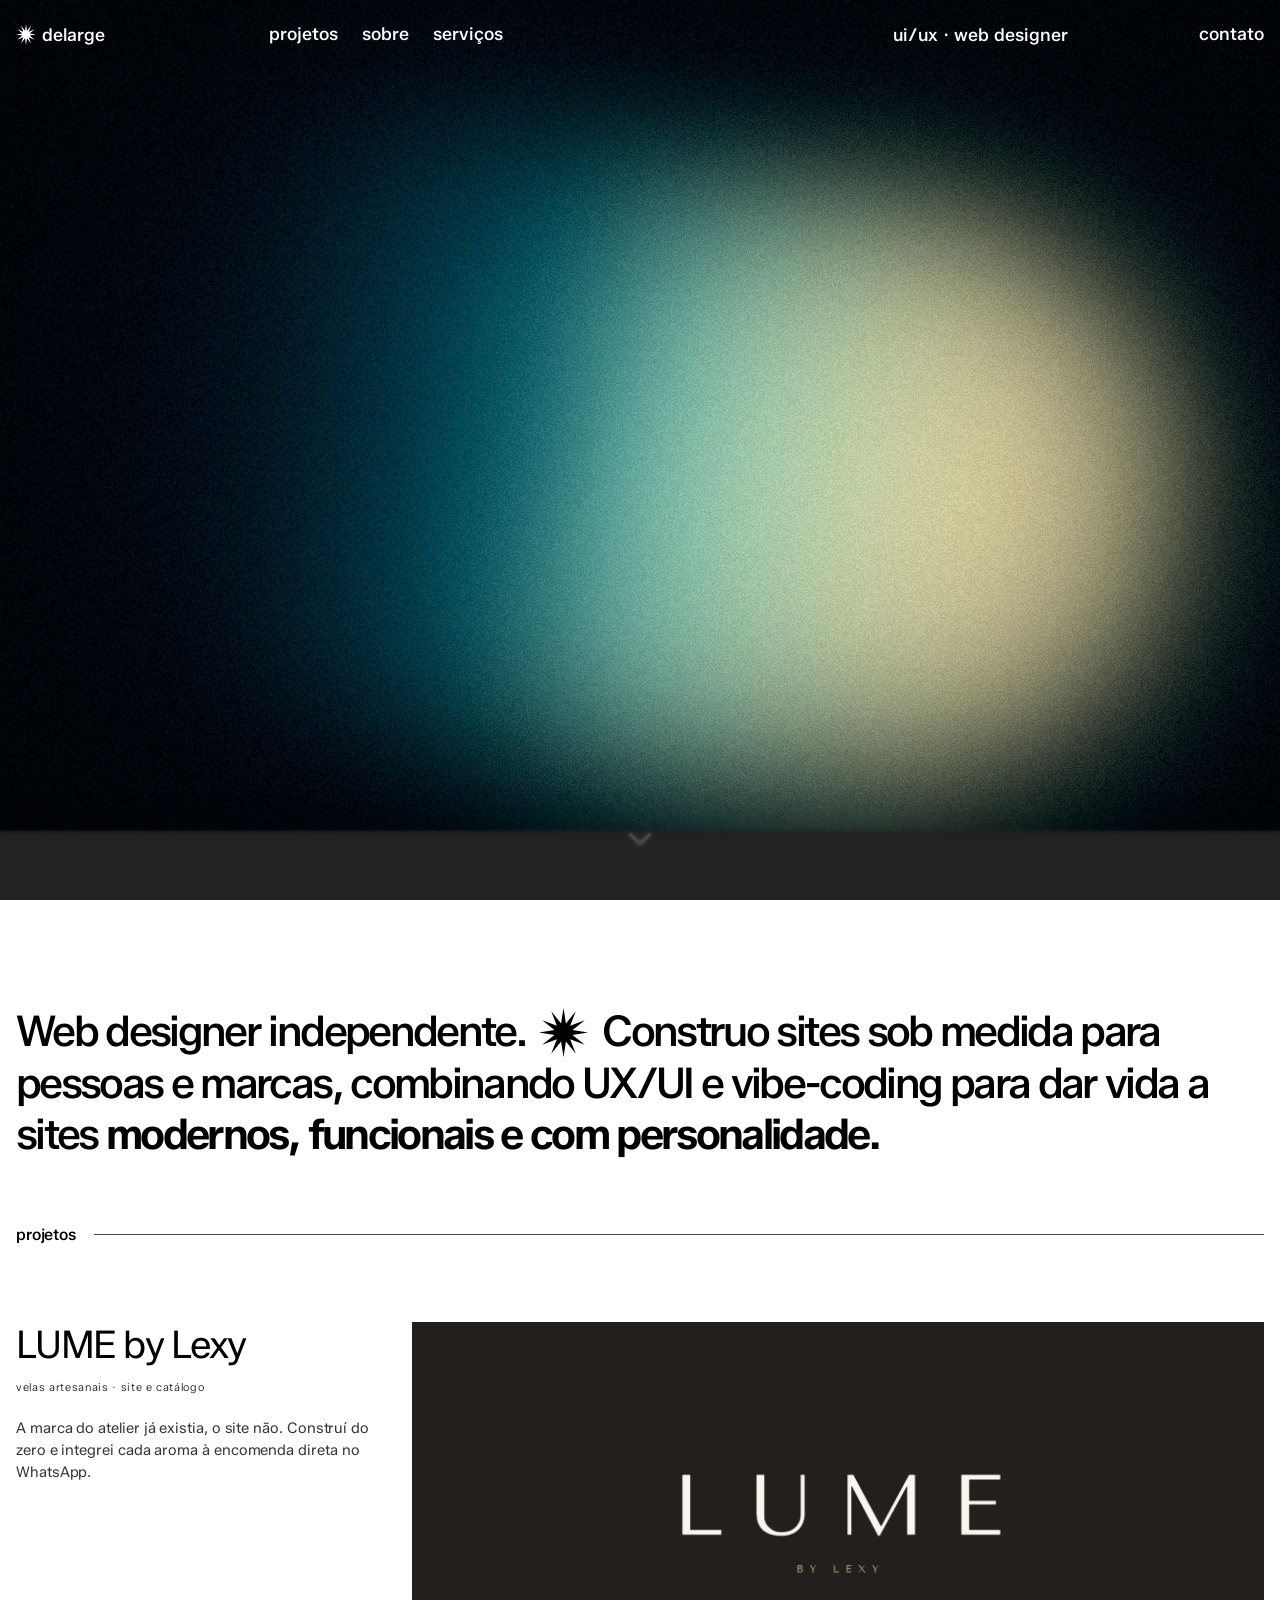
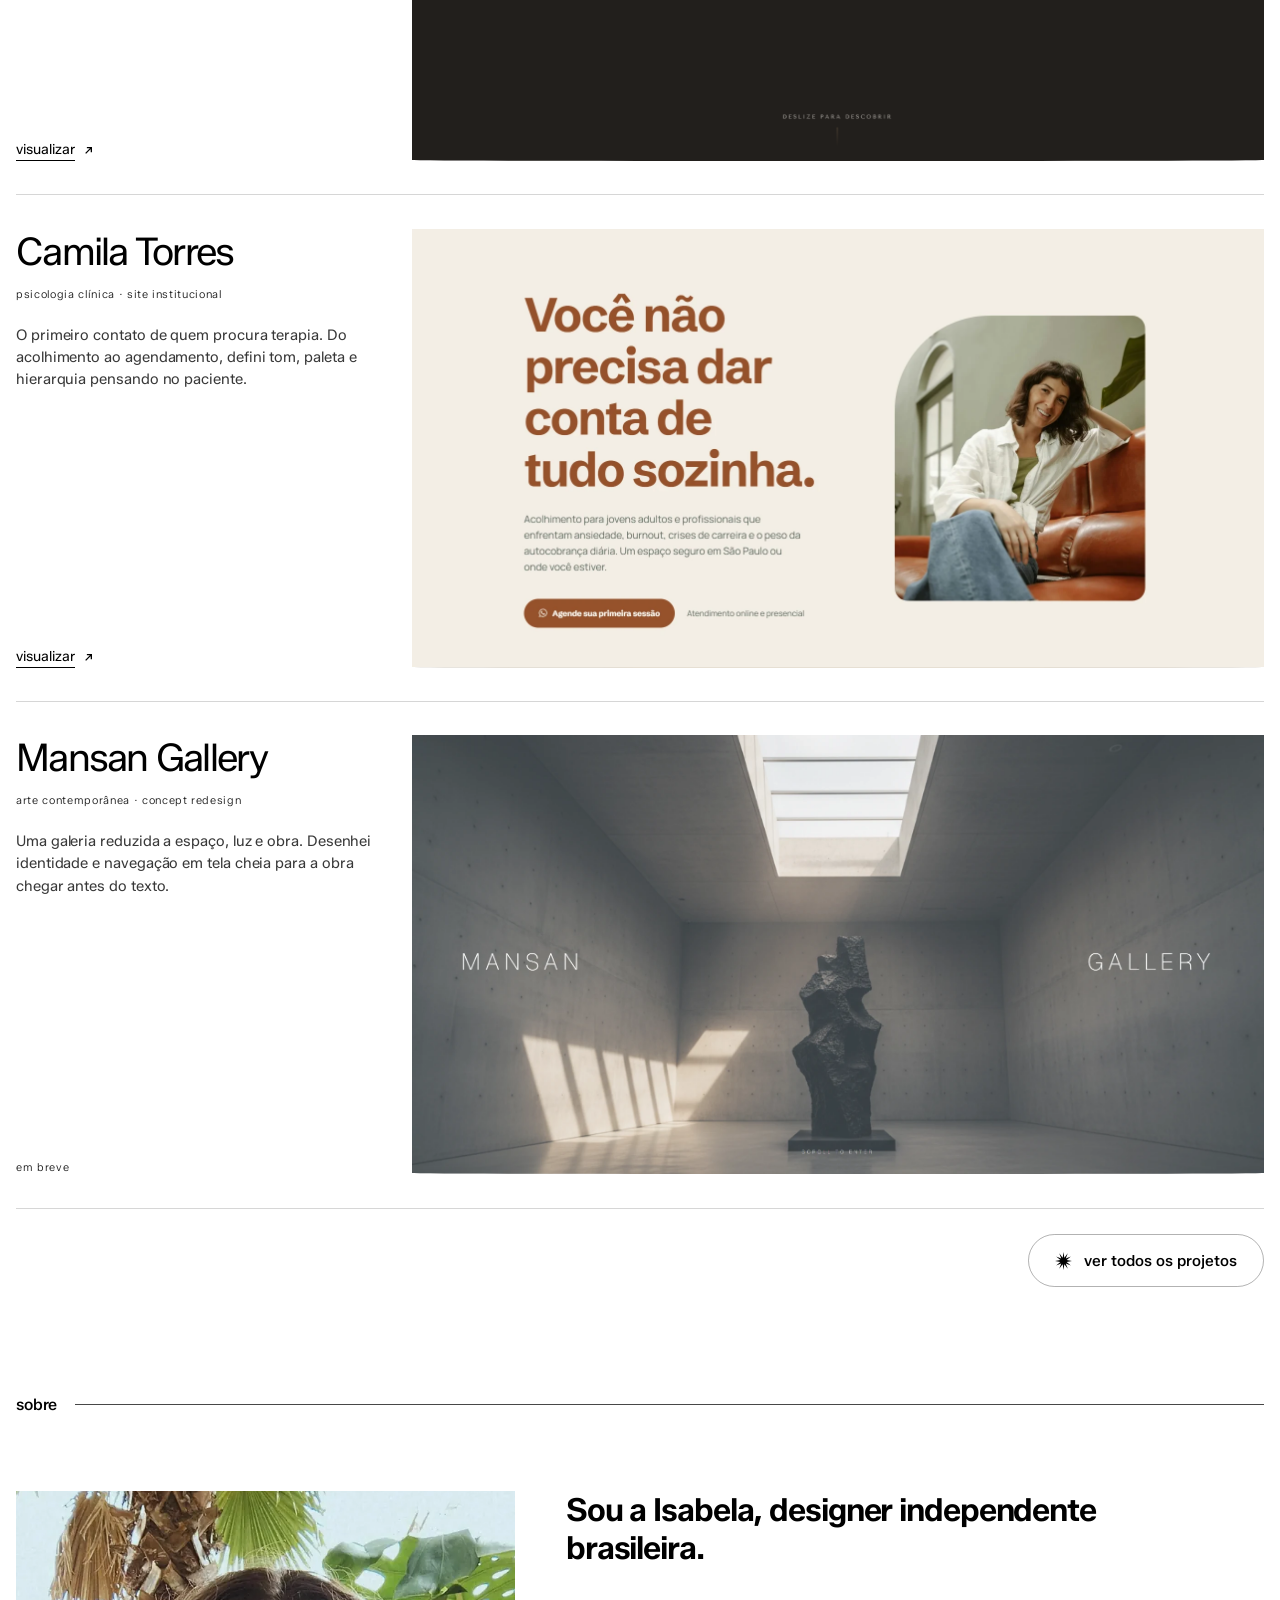
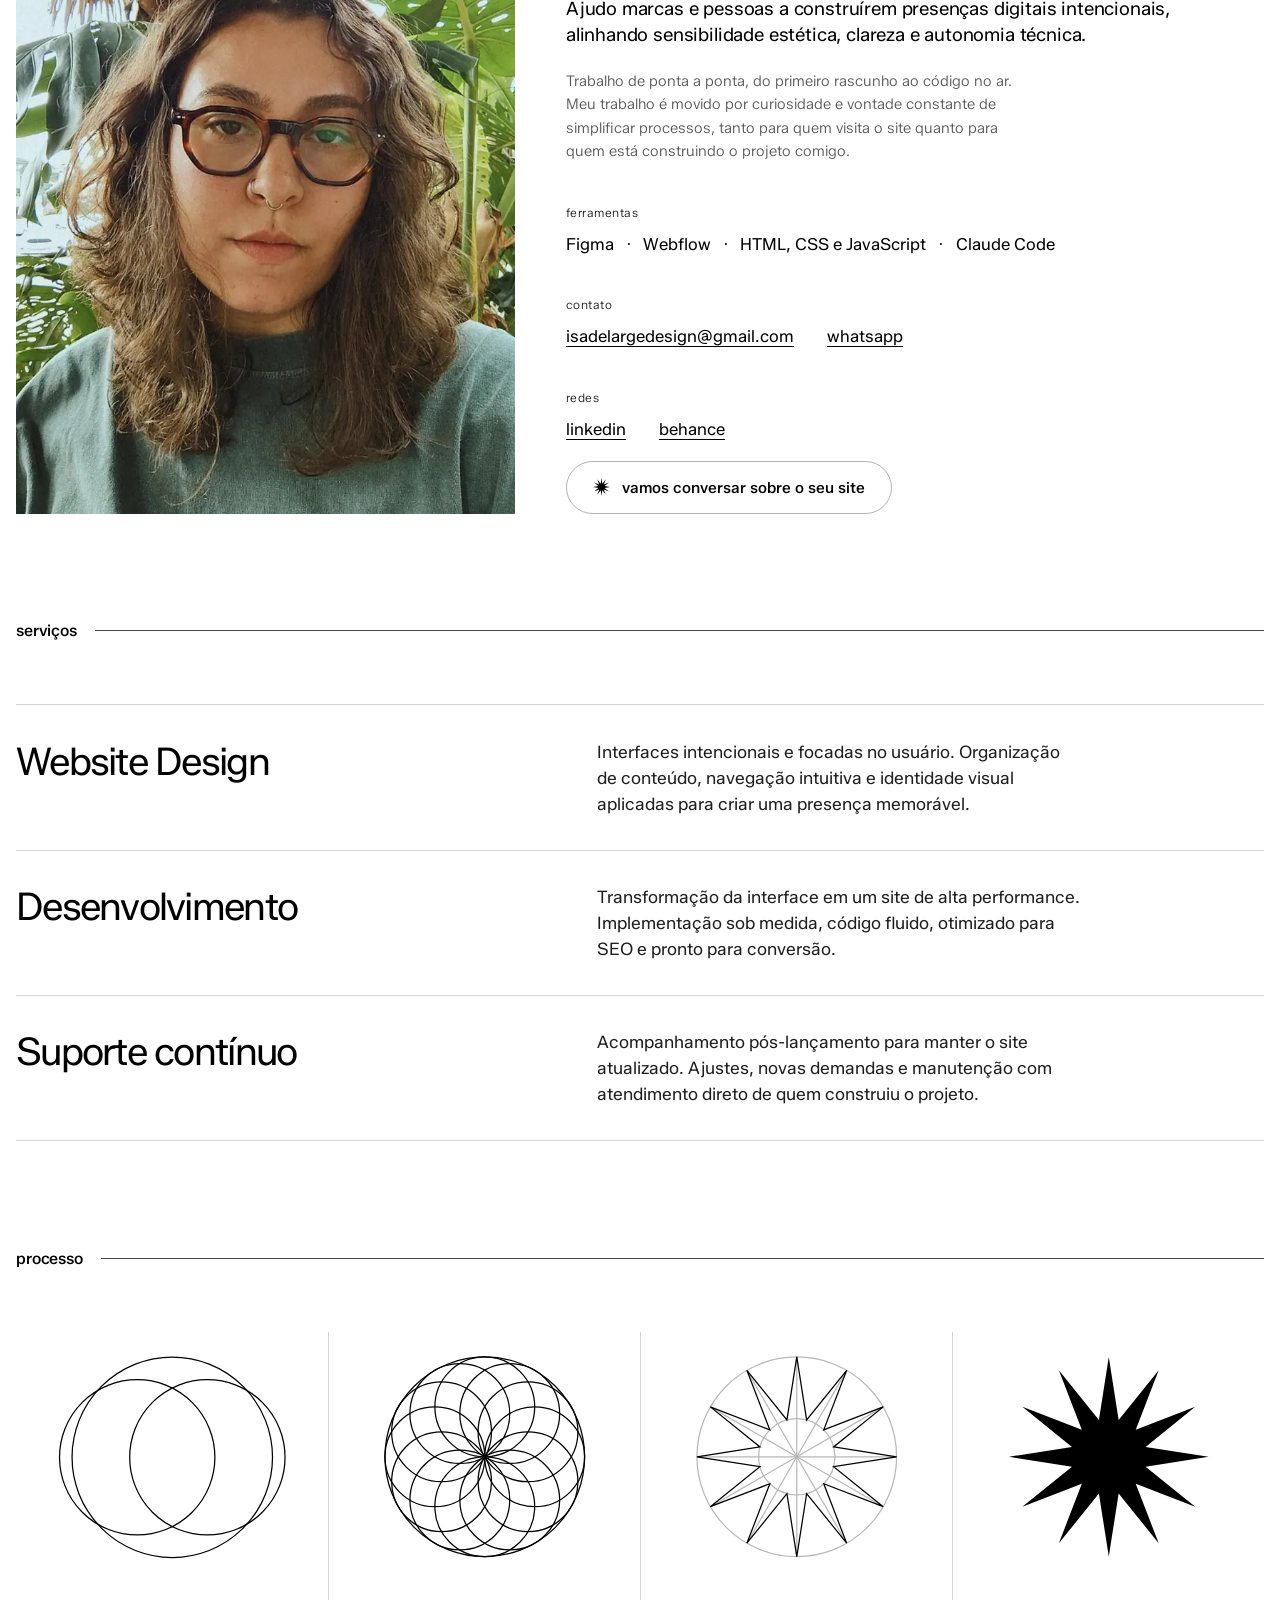
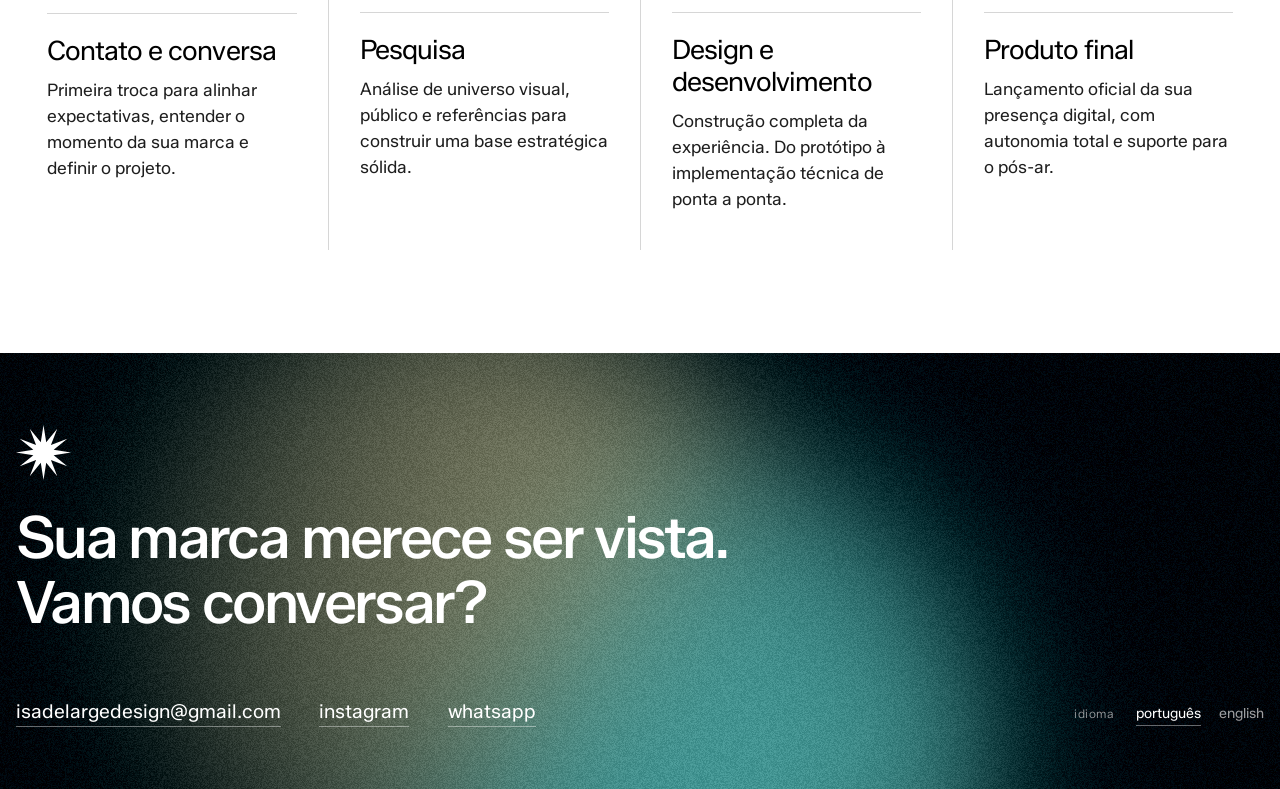
==== commit 3b6f3c22: "Alivia a pagina no telefone: o retrato e os gradientes dos paineis Duas medicoes explicavam quase to" ====
--- a/index.html
+++ b/index.html
@@ -250,7 +250,14 @@
   <section class="sobre shell" aria-label="Sobre" data-i18n-attr="aria-label:aria.sobre">
     <div class="sobre__retrato">
       <!-- Troque o arquivo mantendo o nome retrato.jpg e nada mais precisa mudar -->
-      <img class="sobre__foto" src="assets/img/retrato.jpg"
+      <!-- Duas medidas: a maior so vai para tela retina de desktop. Um
+           telefone, e um desktop sem retina, baixam a de 700 e economizam
+           tres quartos do peso da pagina. -->
+      <img class="sobre__foto"
+           src="assets/img/retrato-menor.webp"
+           srcset="assets/img/retrato-menor.webp 700w,
+                   assets/img/retrato.webp 1206w"
+           sizes="(max-width: 860px) 92vw, 40vw"
            alt="Retrato de Isabela" data-i18n-attr="alt:sobre.retrato" width="1206" height="1744"
            loading="lazy" decoding="async">
     </div>
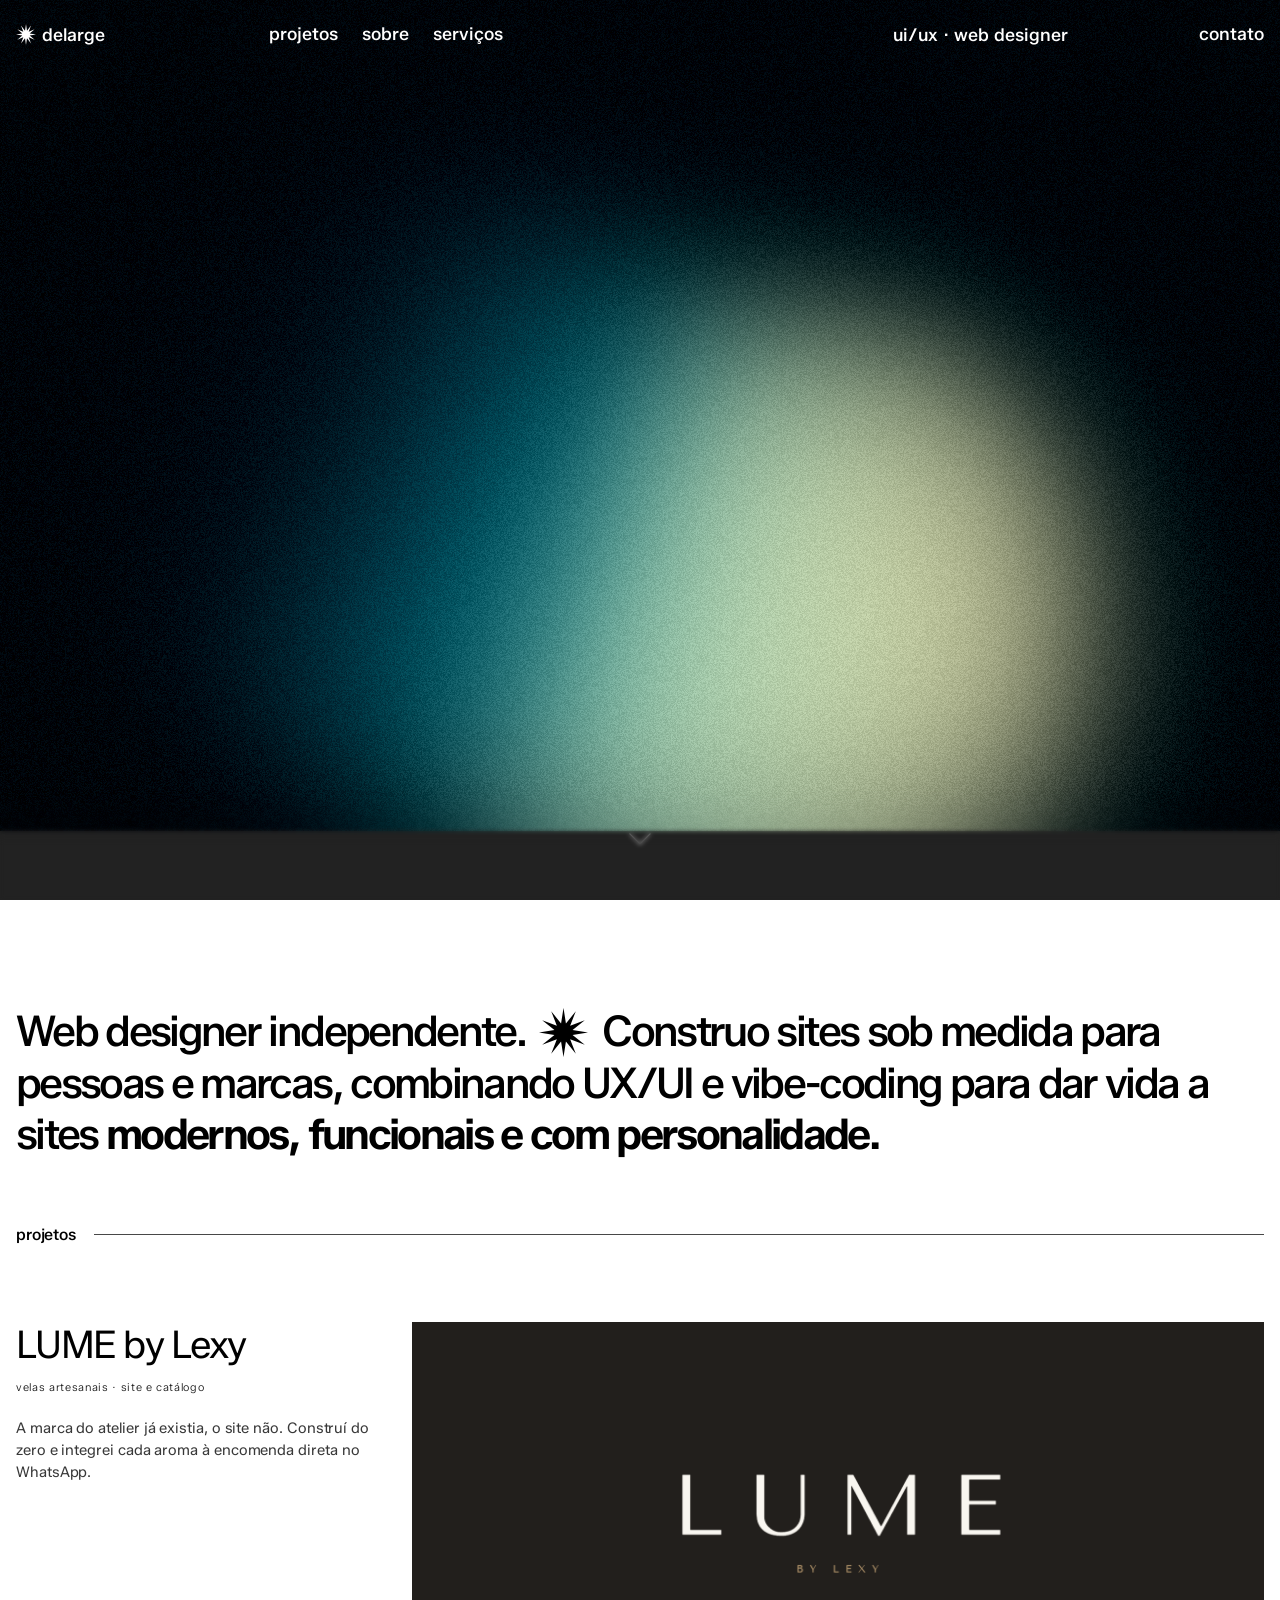
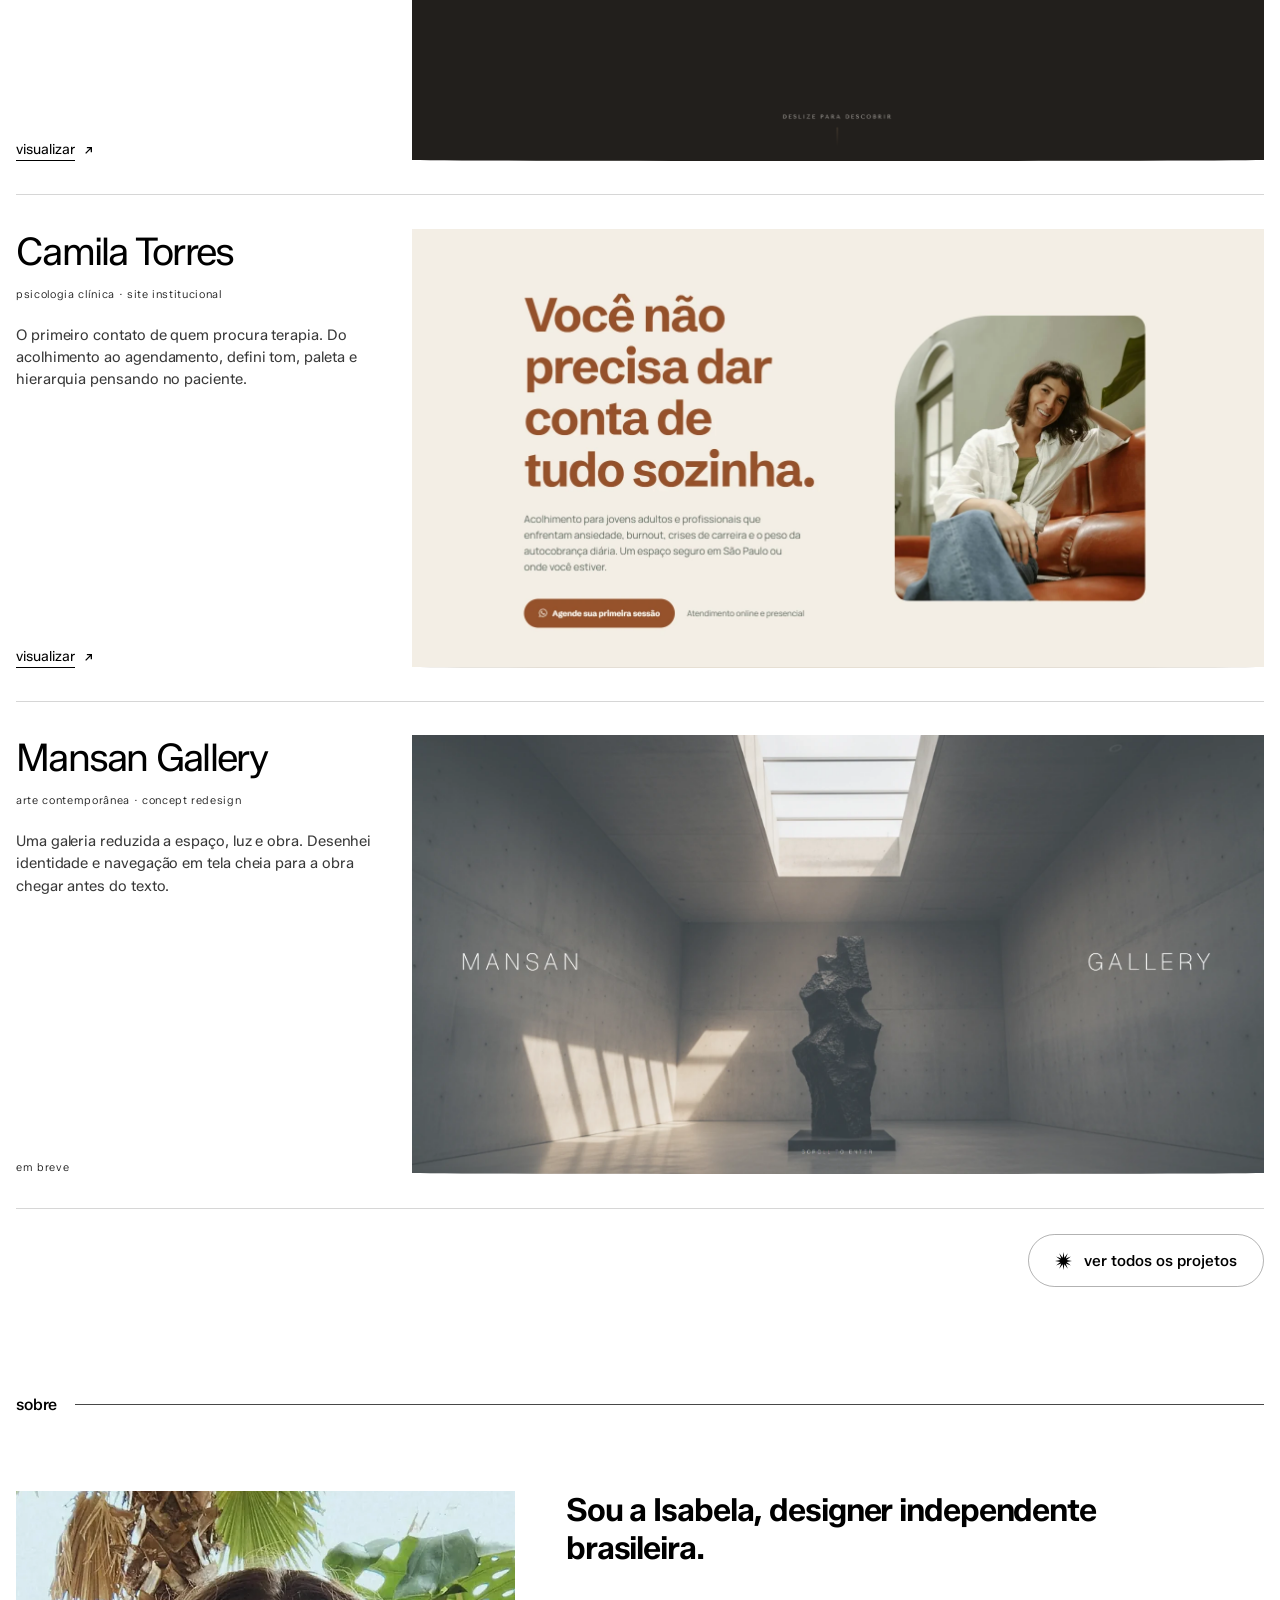
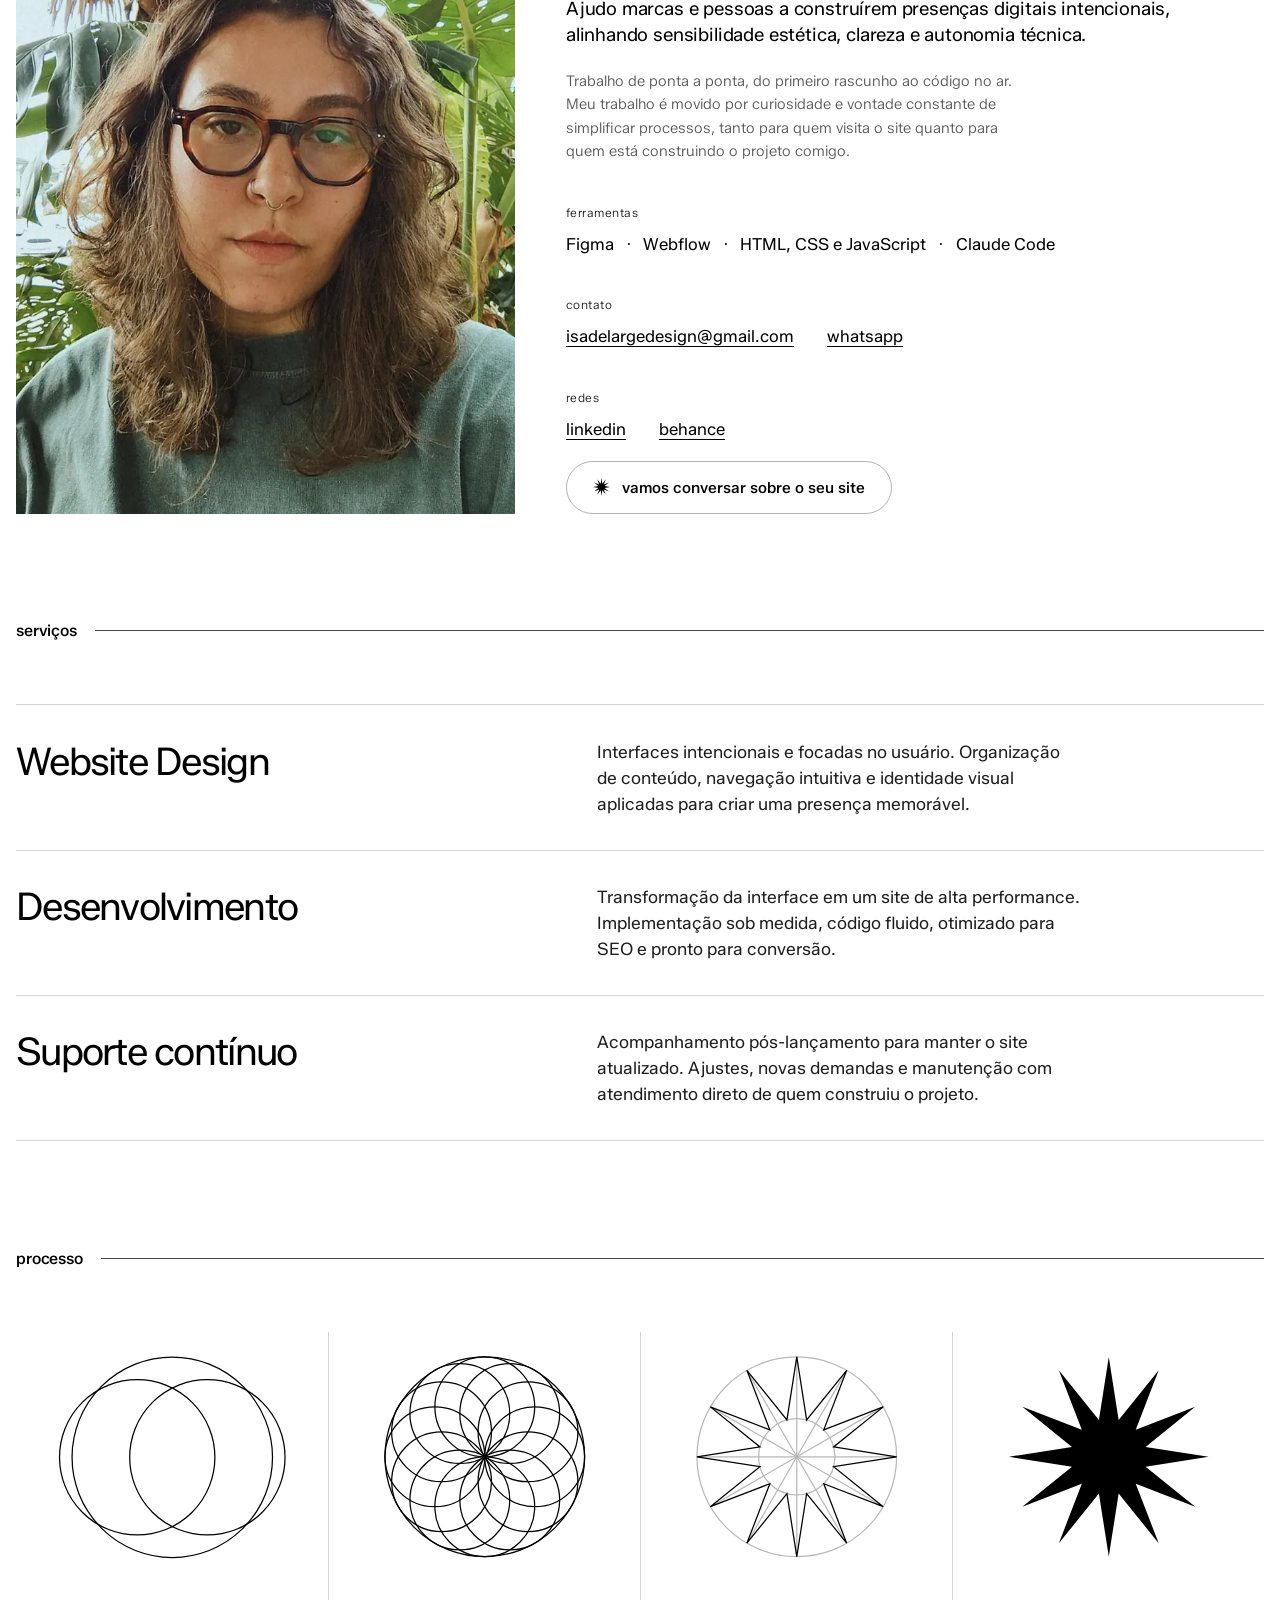
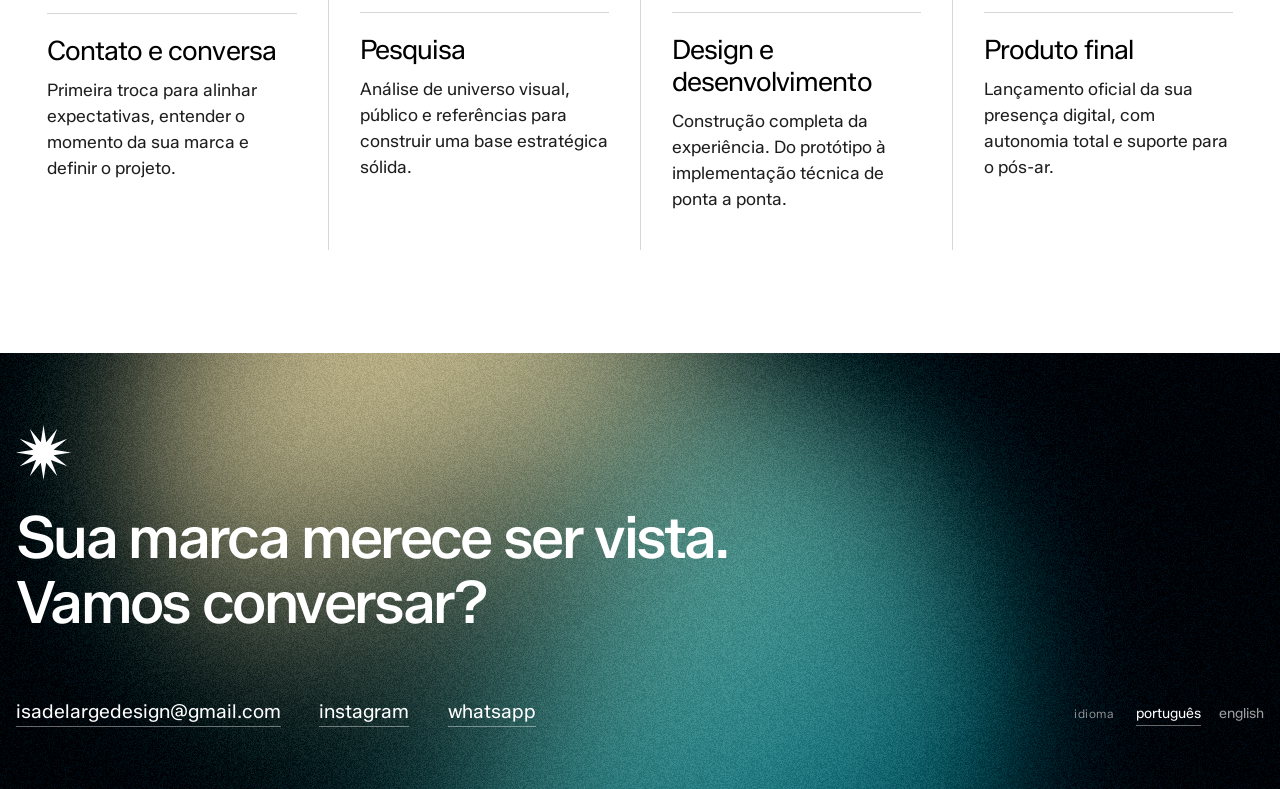
==== commit f16c2b5a: "Versiona css e js para alcancar quem ja tem o cache preso O no-cache do commit anterior conserta o f" ====
--- a/index.html
+++ b/index.html
@@ -34,7 +34,7 @@
 <link rel="preconnect" href="https://fonts.googleapis.com">
 <link rel="preconnect" href="https://fonts.gstatic.com" crossorigin>
 <link rel="stylesheet" href="https://fonts.googleapis.com/css2?family=Zalando+Sans:wght@300;400;500;600&display=swap">
-<link rel="stylesheet" href="css/style.css">
+<link rel="stylesheet" href="css/style.css?v=2">
 </head>
 <body>
 
@@ -403,8 +403,8 @@
 <!-- Desfoque progressivo na borda de baixo (ProgressiveBlur) -->
 <div class="blur-borda blur-borda--base" aria-hidden="true"></div>
 
-<script src="js/shader-fundo.js" defer></script>
-<script src="js/idioma.js"></script>
-<script src="js/main.js"></script>
+<script src="js/shader-fundo.js?v=2" defer></script>
+<script src="js/idioma.js?v=2"></script>
+<script src="js/main.js?v=2"></script>
 </body>
 </html>
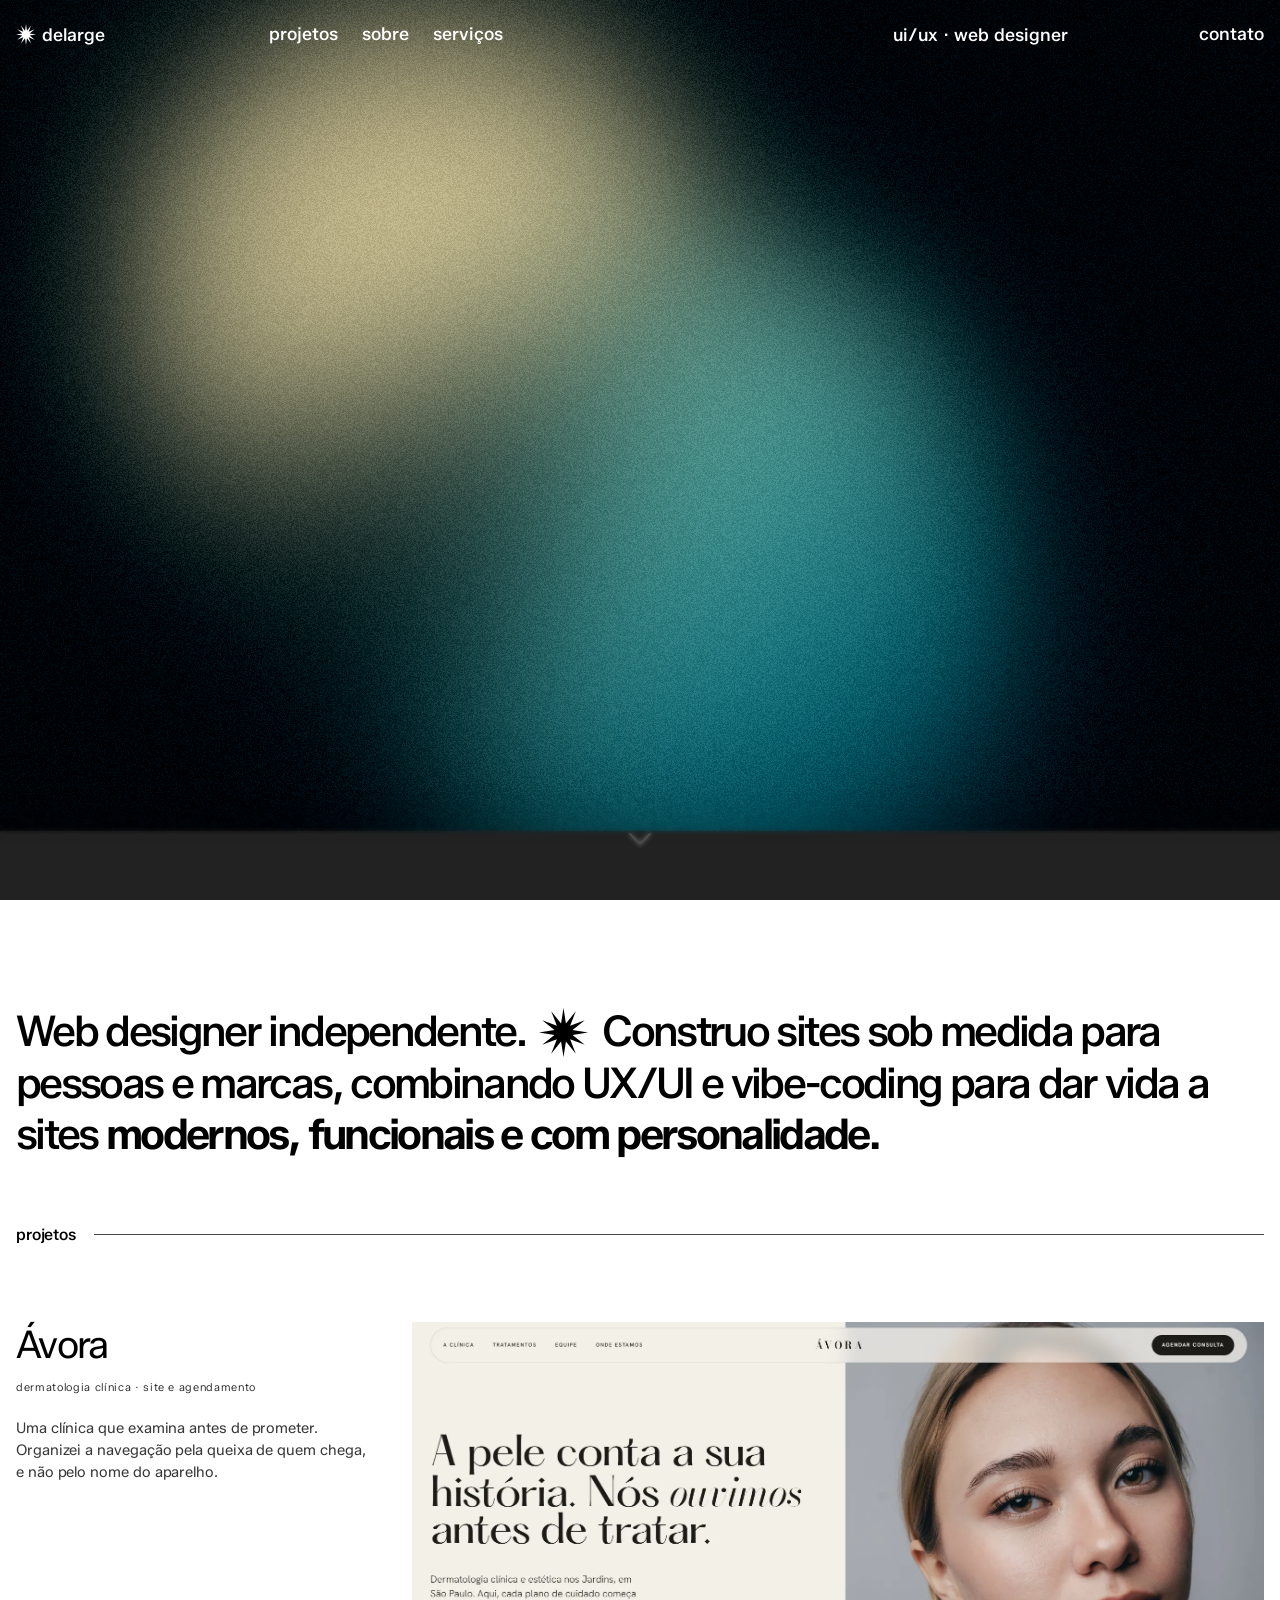
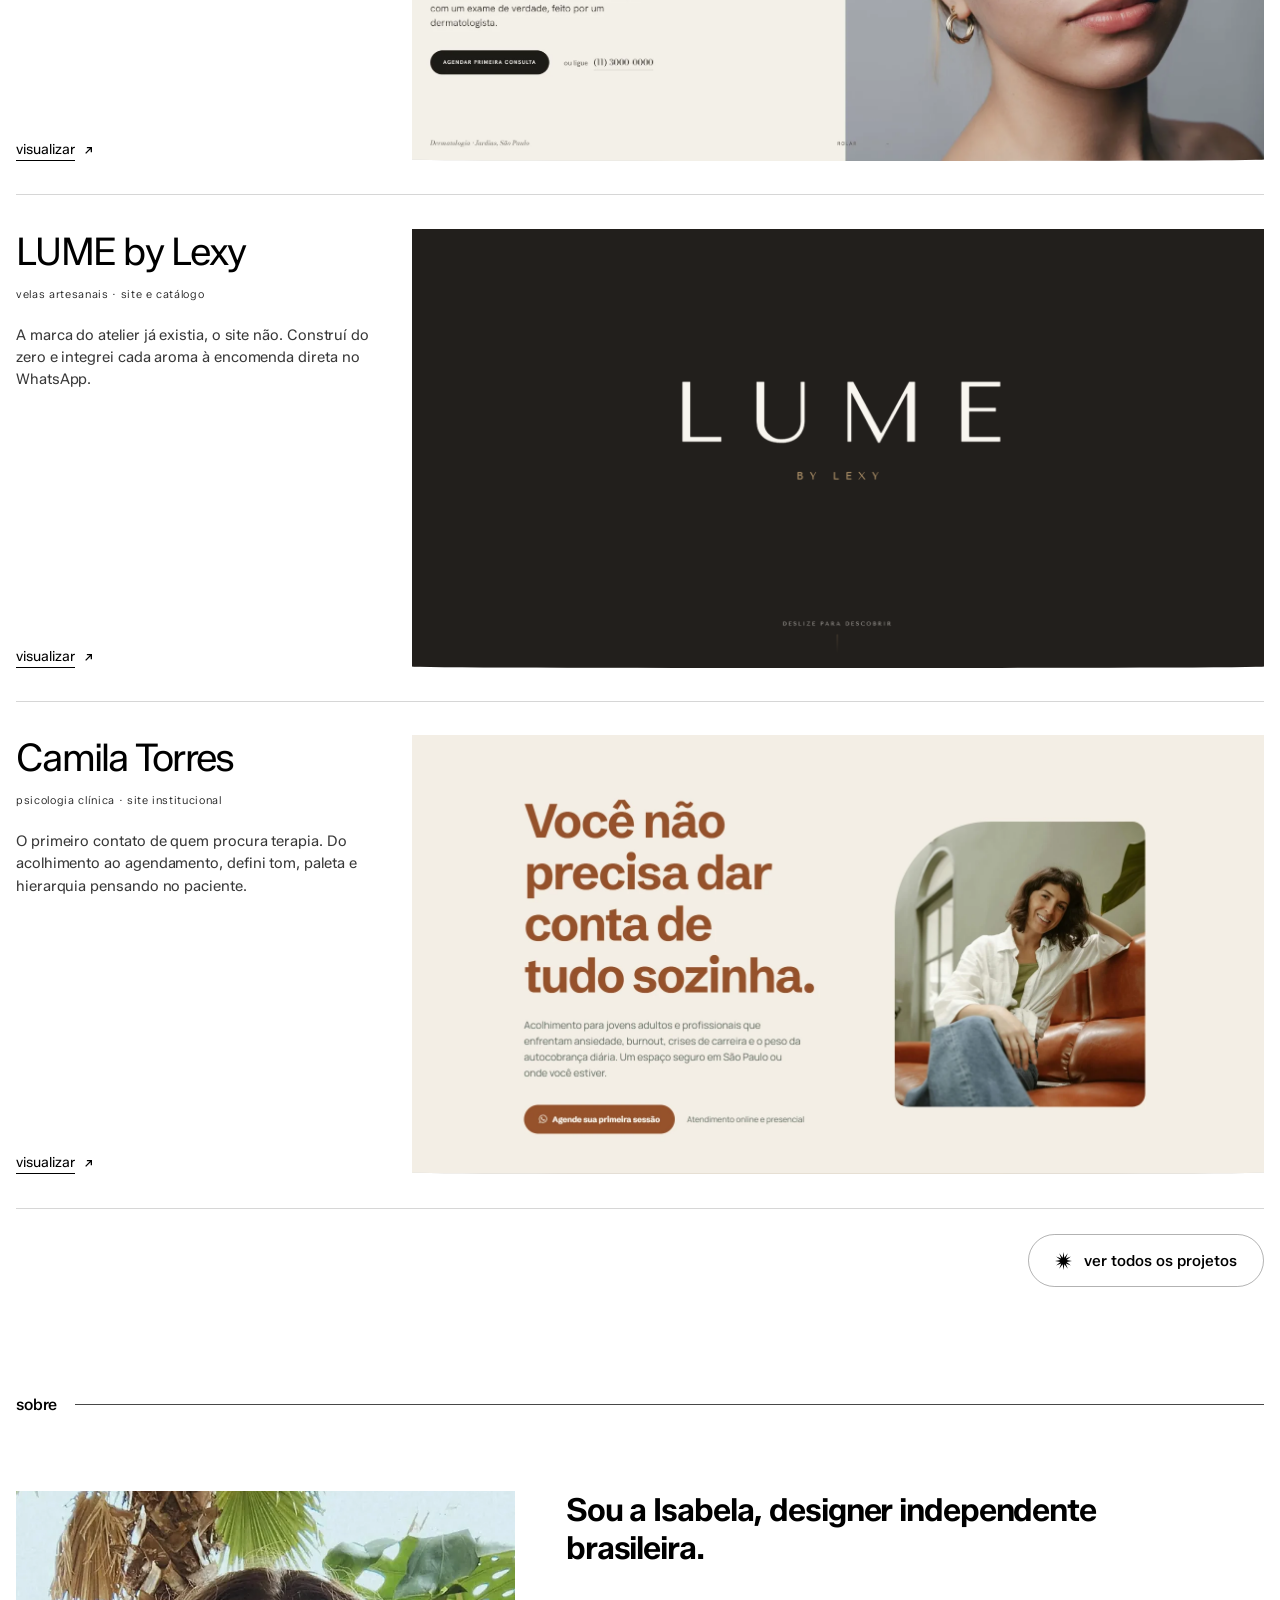
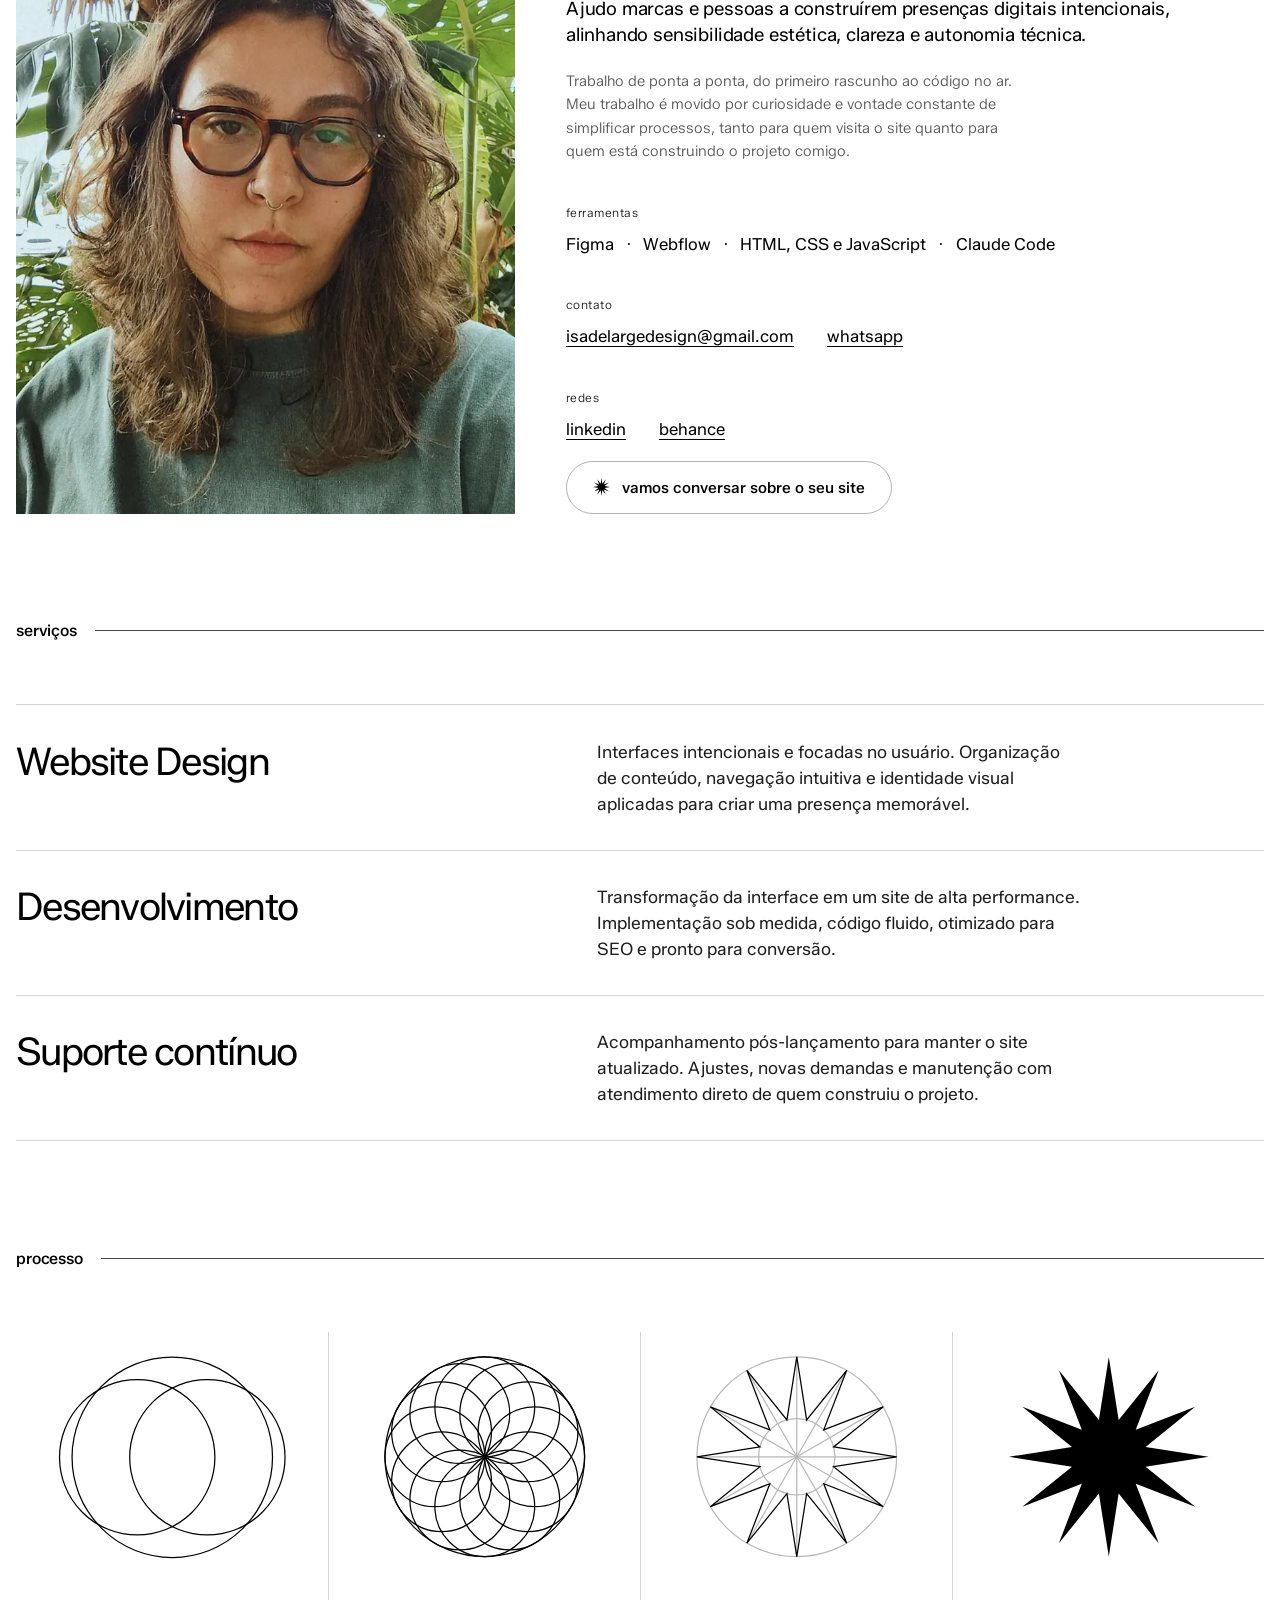
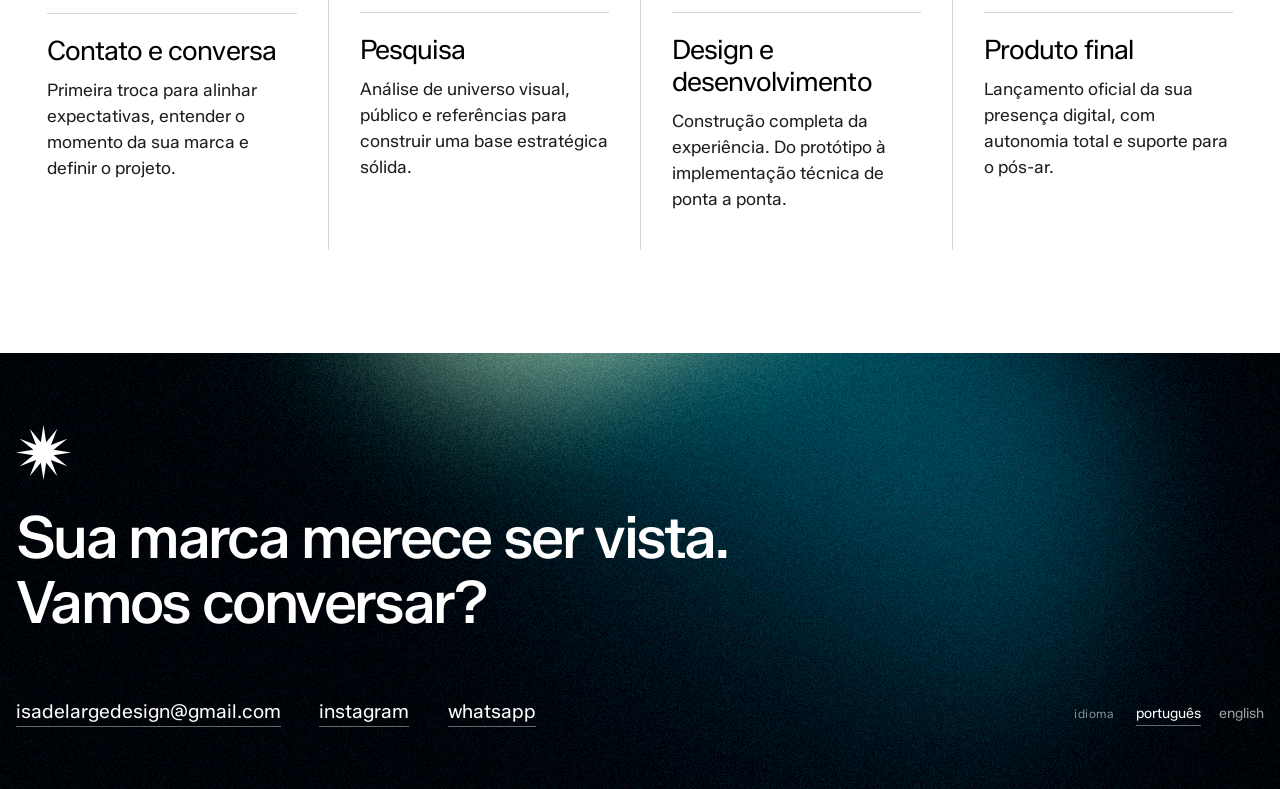
==== commit 5767be20: "Adiciona a Avora no topo e tira a Mansan da home A Avora entra como primeiro projeto da pagina inici" ====
--- a/index.html
+++ b/index.html
@@ -177,7 +177,27 @@
 
   <section class="projects shell" aria-label="Projetos" data-i18n-attr="aria-label:aria.projetos">
 
-    <!-- TODO trocar o href e a capa do Mansan quando ele subir -->
+    <article class="project">
+      <a class="project__link" href="https://avoraestetica.vercel.app/" target="_blank" rel="noopener noreferrer">
+        <div class="project__info">
+          <h3 class="project__name">Ávora</h3>
+          <p class="project__kind" data-i18n="proj.avora.tipo">dermatologia clínica · site e agendamento</p>
+          <p class="project__desc" data-i18n="proj.avora.desc">Uma clínica que examina antes de prometer. Organizei a navegação pela queixa de quem chega, e não pelo nome do aparelho.</p>
+          <span class="project__abrir">
+            <span class="project__abrir-texto" data-i18n="proj.ver">visualizar</span>
+            <svg class="project__abrir-seta" viewBox="0 0 16 16" width="13" height="13" fill="none"
+                 stroke="currentColor" stroke-width="1.6" aria-hidden="true">
+              <path d="M4.5 11.5 11.5 4.5M6 4.5h5.5V10"/>
+            </svg>
+          </span>
+        </div>
+
+        <div class="project__media">
+          <img class="project__shot" src="assets/img/avora.webp" alt="Capa do projeto Ávora" data-i18n-attr="alt:proj.avora.alt" width="1907" height="949" loading="lazy" decoding="async">
+        </div>
+      </a>
+    </article>
+
     <article class="project" data-node-id="1:29">
       <a class="project__link" href="https://lumebylexy.vercel.app/" target="_blank" rel="noopener noreferrer">
         <div class="project__info">
@@ -218,21 +238,6 @@
           <img class="project__shot" src="assets/img/camillatorres.webp" alt="Capa do projeto Camila Torres" data-i18n-attr="alt:proj.camila.alt" width="1736" height="882" loading="lazy" decoding="async">
         </div>
       </a>
-    </article>
-
-    <article class="project" data-node-id="1:47">
-      <div class="project__link project__link--breve">
-        <div class="project__info">
-          <h3 class="project__name">Mansan Gallery</h3>
-          <p class="project__kind" data-i18n="proj.mansan.tipo">arte contemporânea · concept redesign</p>
-          <p class="project__desc" data-i18n="proj.mansan.desc">Uma galeria reduzida a espaço, luz e obra. Desenhei identidade e navegação em tela cheia para a obra chegar antes do texto.</p>
-          <span class="project__breve" data-i18n="proj.breve">em breve</span>
-        </div>
-
-        <div class="project__media">
-          <img class="project__shot" src="assets/img/mansangallery.webp" alt="Capa do projeto Mansan Gallery" data-i18n-attr="alt:proj.mansan.alt" width="1863" height="989" loading="lazy" decoding="async">
-        </div>
-      </div>
     </article>
 
     <a class="cta projects__todos" href="projetos.html">
--- a/css/style.css
+++ b/css/style.css
@@ -493,11 +493,17 @@
 
 /* ---- manifesto ---- */
 
+/* O respiro normal da pagina, mas nunca menos que a altura da barra: ela e
+   fixa e fica POR CIMA daqui. No desktop o clamp ja dava 120px contra 72px de
+   barra e sobrava folga; no telefone ele desce para o minimo de 56px contra
+   67px de barra, e as primeiras letras do manifesto ficavam cortadas. O max()
+   so entra em acao nessa ponta: no desktop o valor nao muda. */
 .manifesto{
-  padding-top: var(--space-block);
+  padding-top: max(var(--space-block), calc(var(--nav-h) + 24px));
 }
 
 /* a navbar fica presa no topo, entao os alvos de ancora precisam de folga */
+#manifesto,
 #sobre,
 #projetos,
 #servicos,
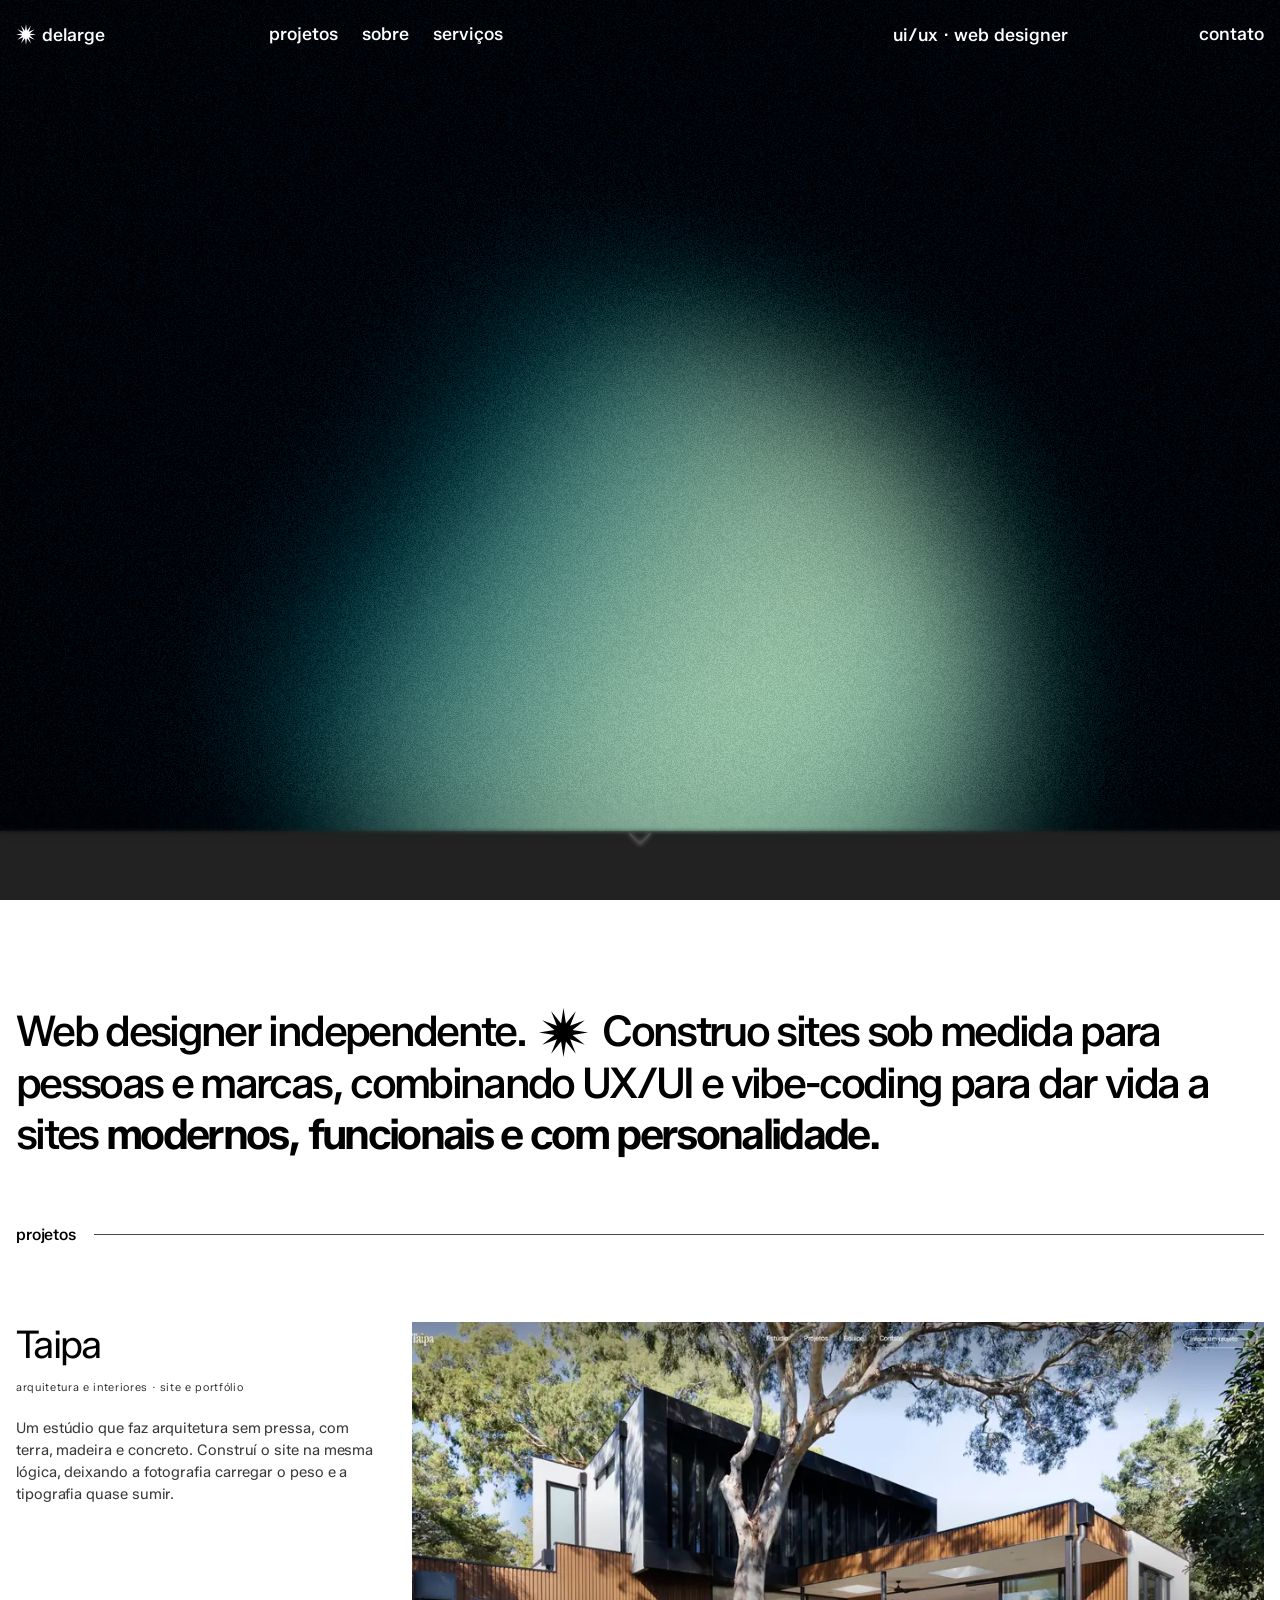
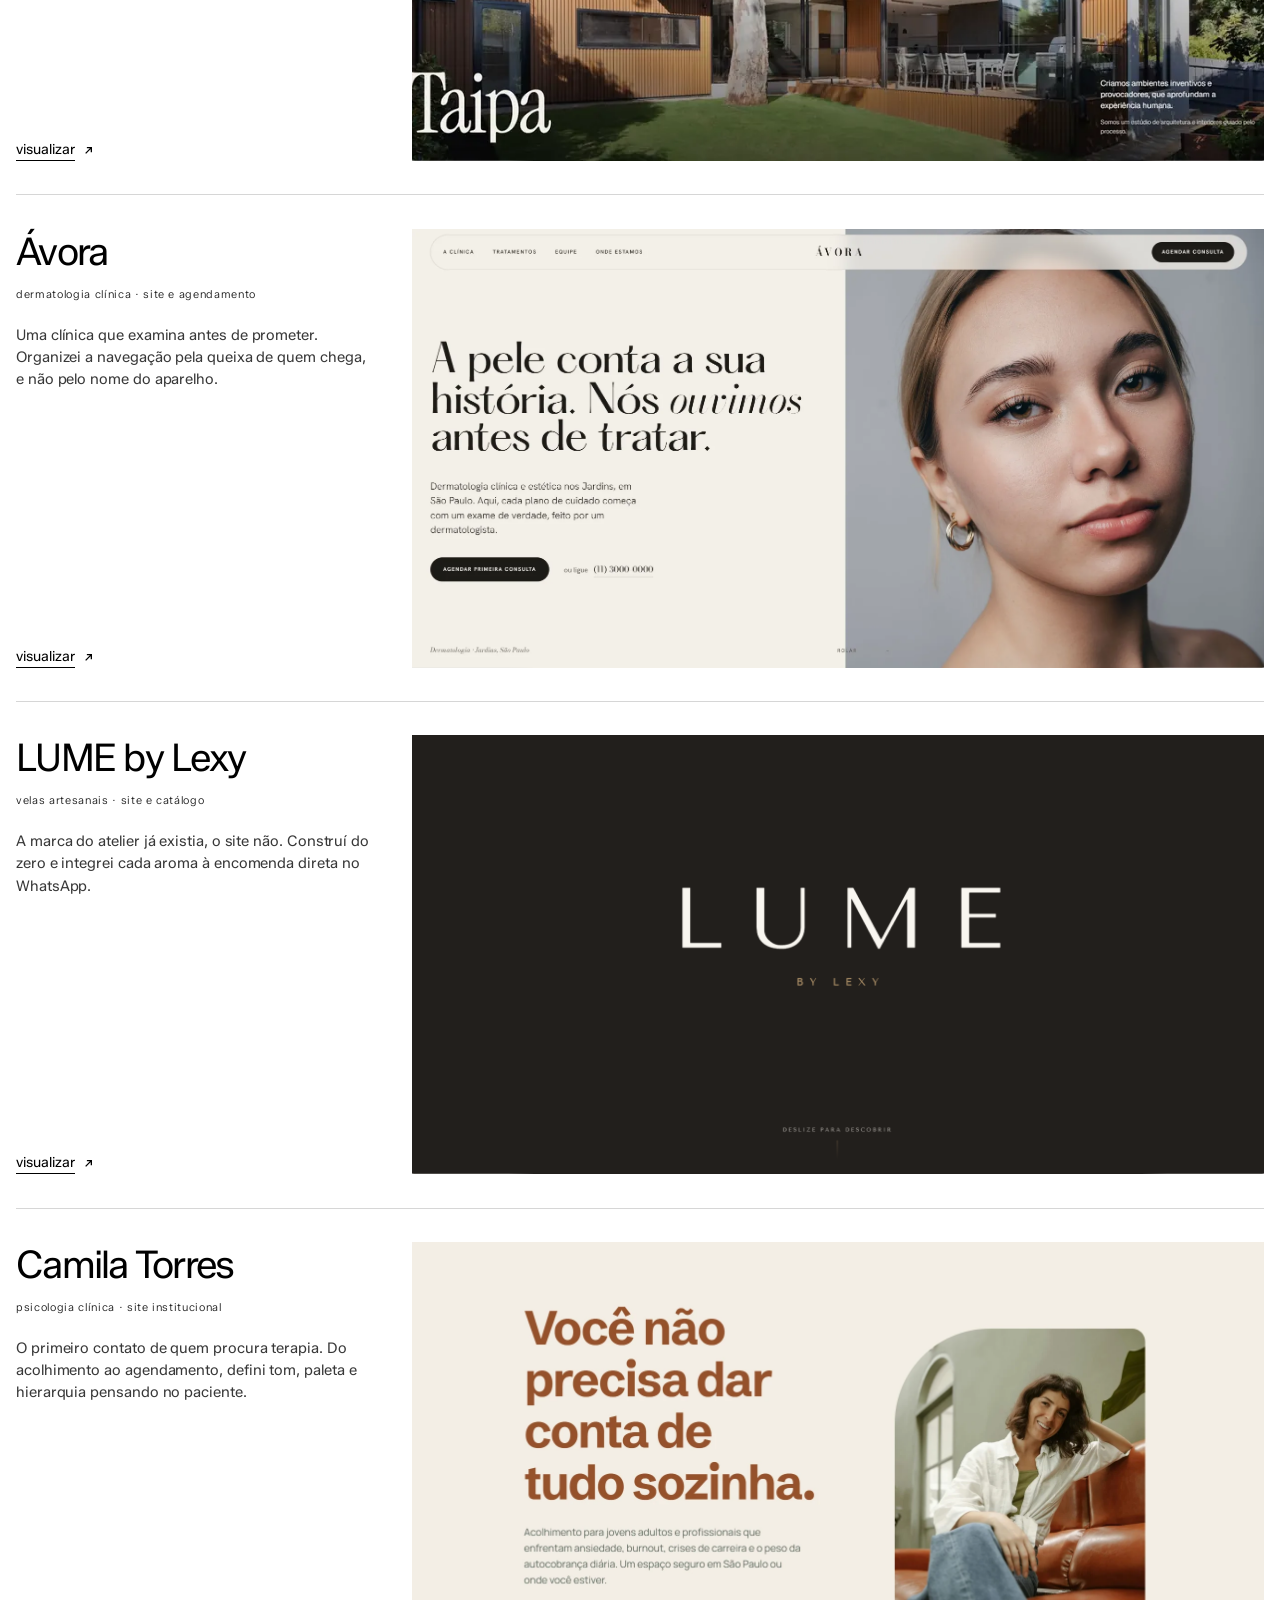
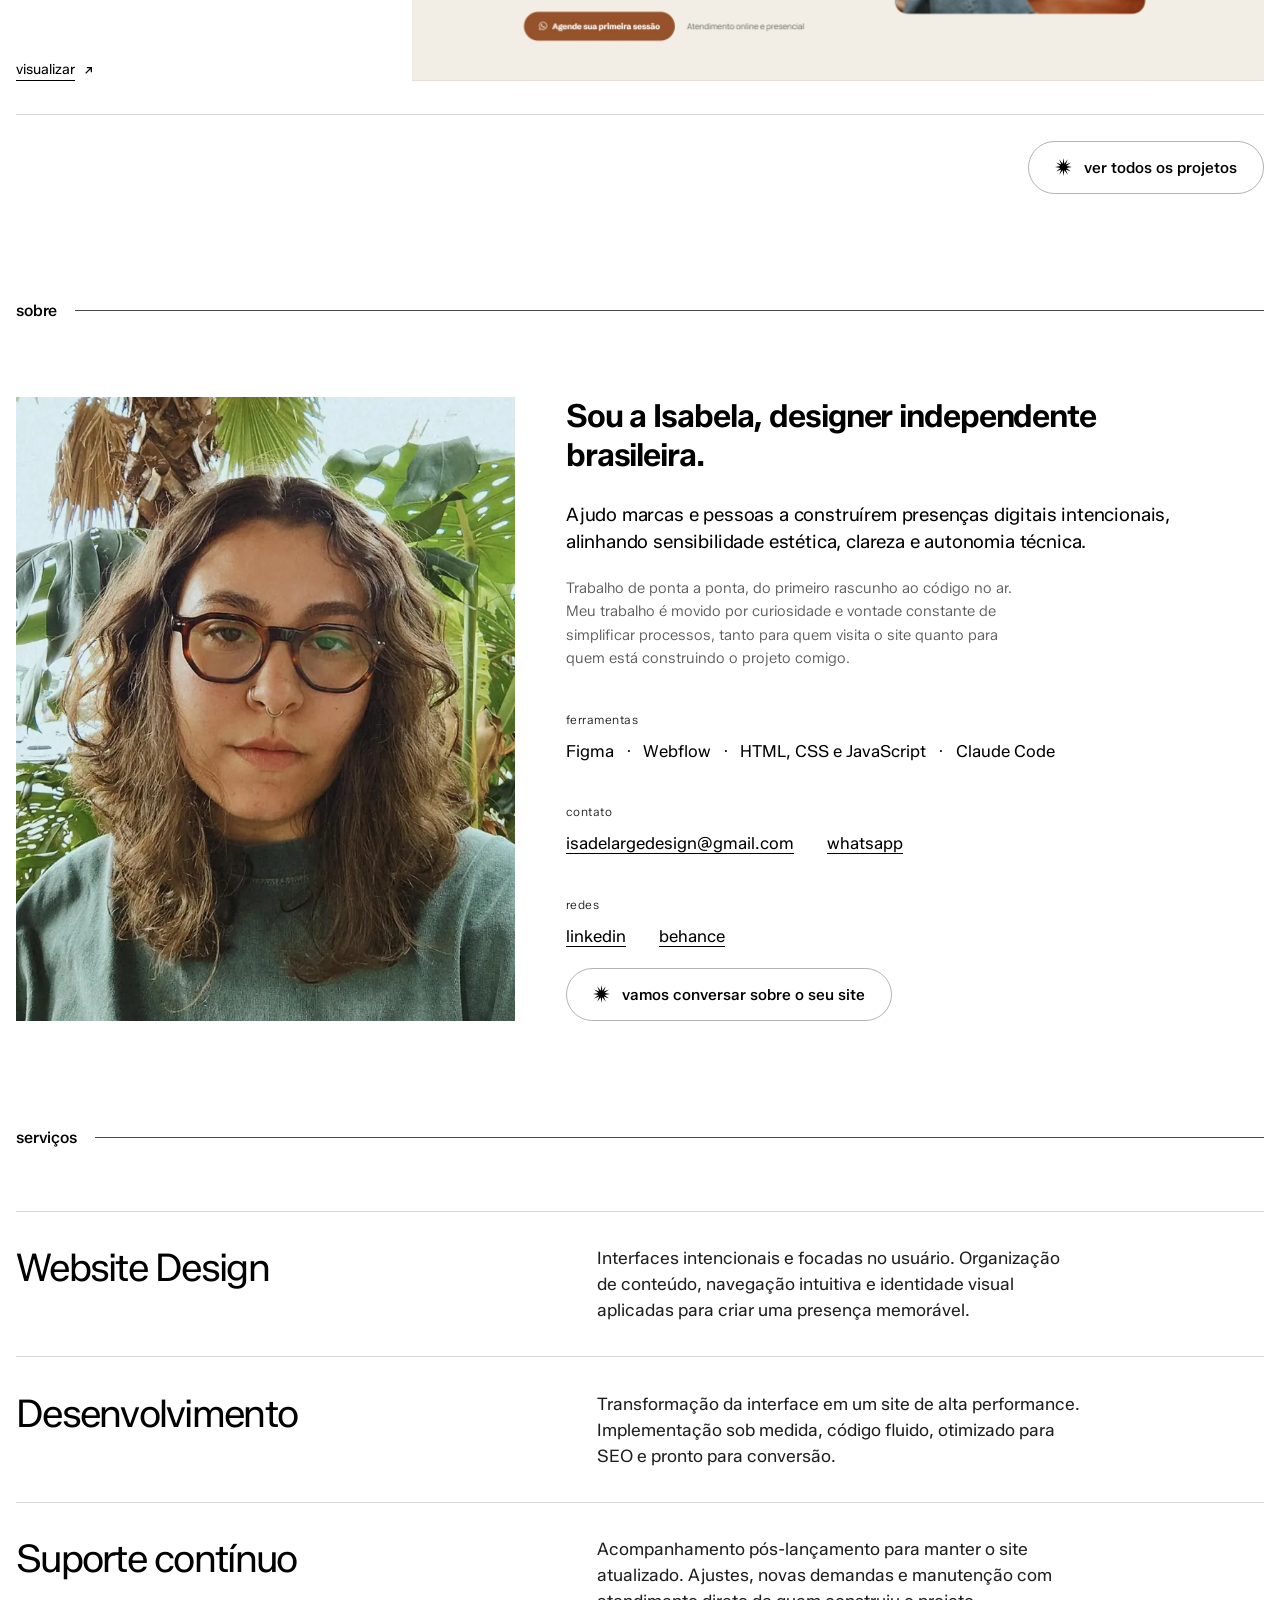
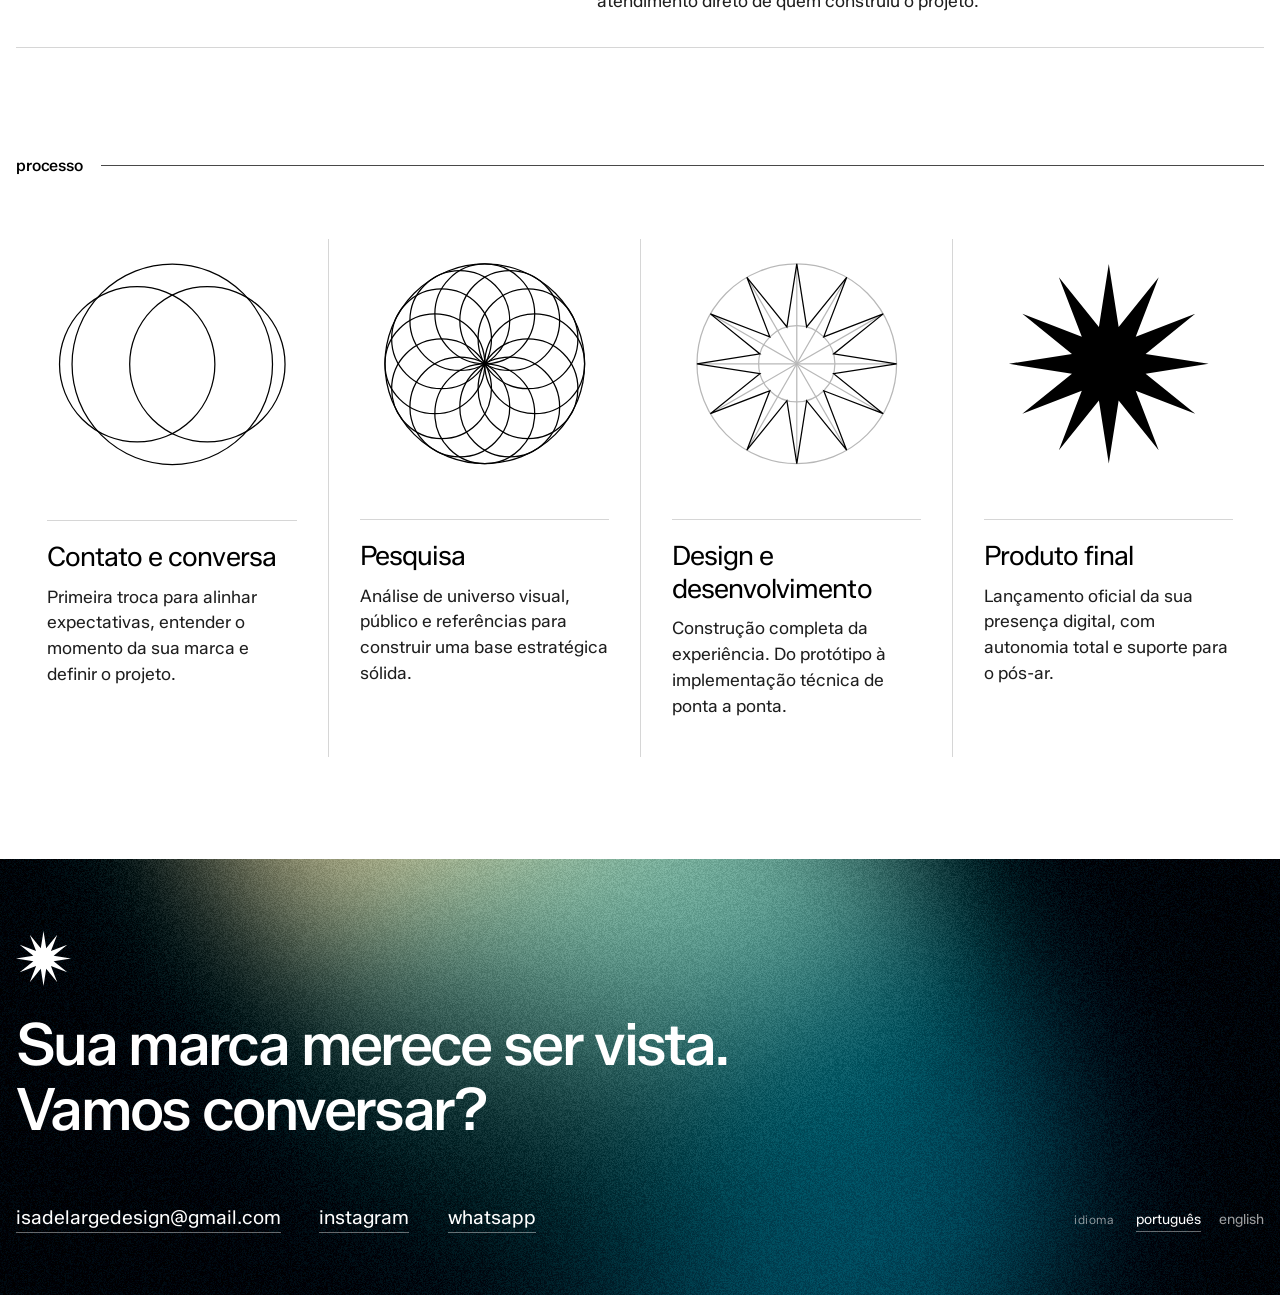
==== commit 1baa92a5: "Adiciona a Taipa no topo A Taipa entra como primeiro projeto da home e como 01 do indice; os outros " ====
--- a/index.html
+++ b/index.html
@@ -176,6 +176,32 @@
   </div>
 
   <section class="projects shell" aria-label="Projetos" data-i18n-attr="aria-label:aria.projetos">
+
+    <article class="project">
+      <a class="project__link" href="https://taipa-sigma.vercel.app/" target="_blank" rel="noopener noreferrer">
+        <div class="project__info">
+          <h3 class="project__name">Taipa</h3>
+          <p class="project__kind" data-i18n="proj.taipa.tipo">arquitetura e interiores · site e portfólio</p>
+          <p class="project__desc" data-i18n="proj.taipa.desc">Um estúdio que faz arquitetura sem pressa, com terra, madeira e concreto. Construí o site na mesma lógica, deixando a fotografia carregar o peso e a tipografia quase sumir.</p>
+          <span class="project__abrir">
+            <span class="project__abrir-texto" data-i18n="proj.ver">visualizar</span>
+            <svg class="project__abrir-seta" viewBox="0 0 16 16" width="13" height="13" fill="none"
+                 stroke="currentColor" stroke-width="1.6" aria-hidden="true">
+              <path d="M4.5 11.5 11.5 4.5M6 4.5h5.5V10"/>
+            </svg>
+          </span>
+        </div>
+
+        <div class="project__media">
+          <img class="project__shot"
+               src="assets/img/taipa-menor.webp"
+               srcset="assets/img/taipa-menor.webp 1000w,
+                       assets/img/taipa.webp 1920w"
+               sizes="(max-width: 860px) 95vw, 67vw"
+               alt="Capa do projeto Taipa" data-i18n-attr="alt:proj.taipa.alt" width="1920" height="953" loading="lazy" decoding="async">
+        </div>
+      </a>
+    </article>
 
     <article class="project">
       <a class="project__link" href="https://avoraestetica.vercel.app/" target="_blank" rel="noopener noreferrer">
